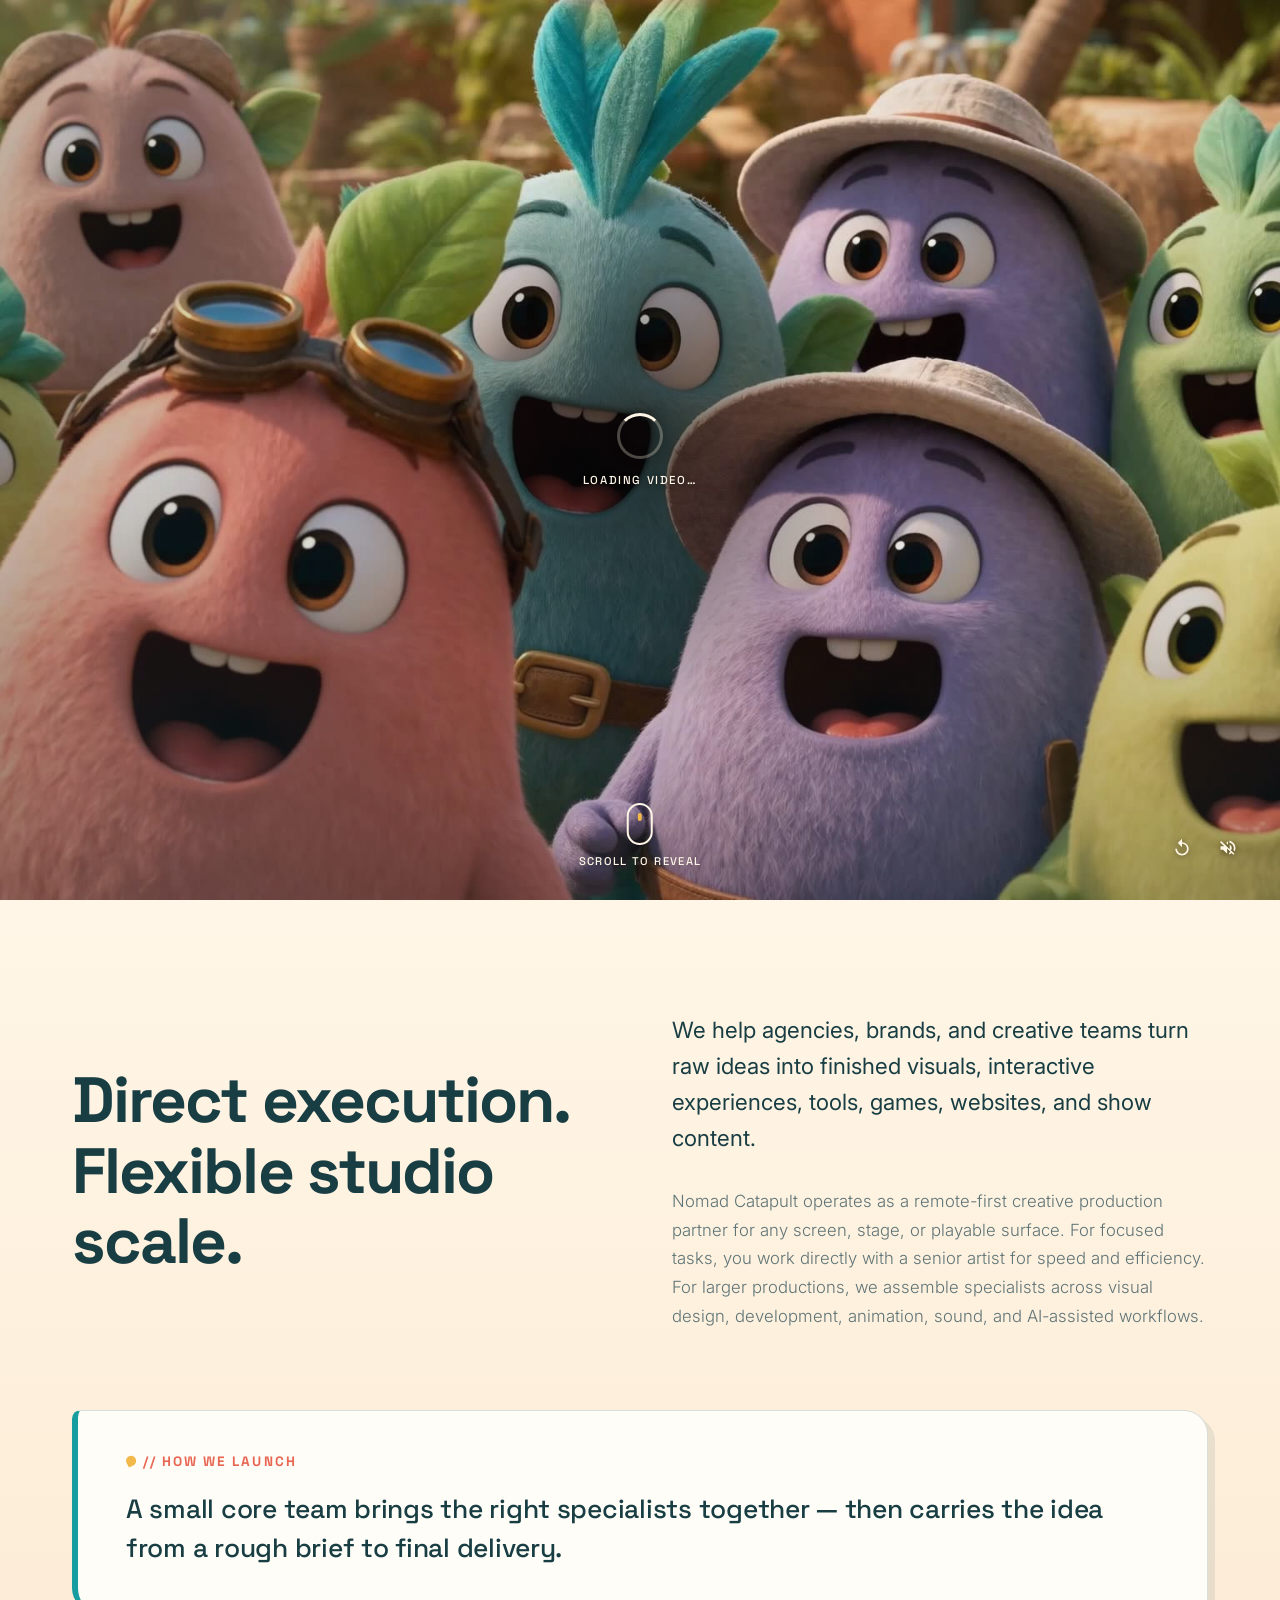
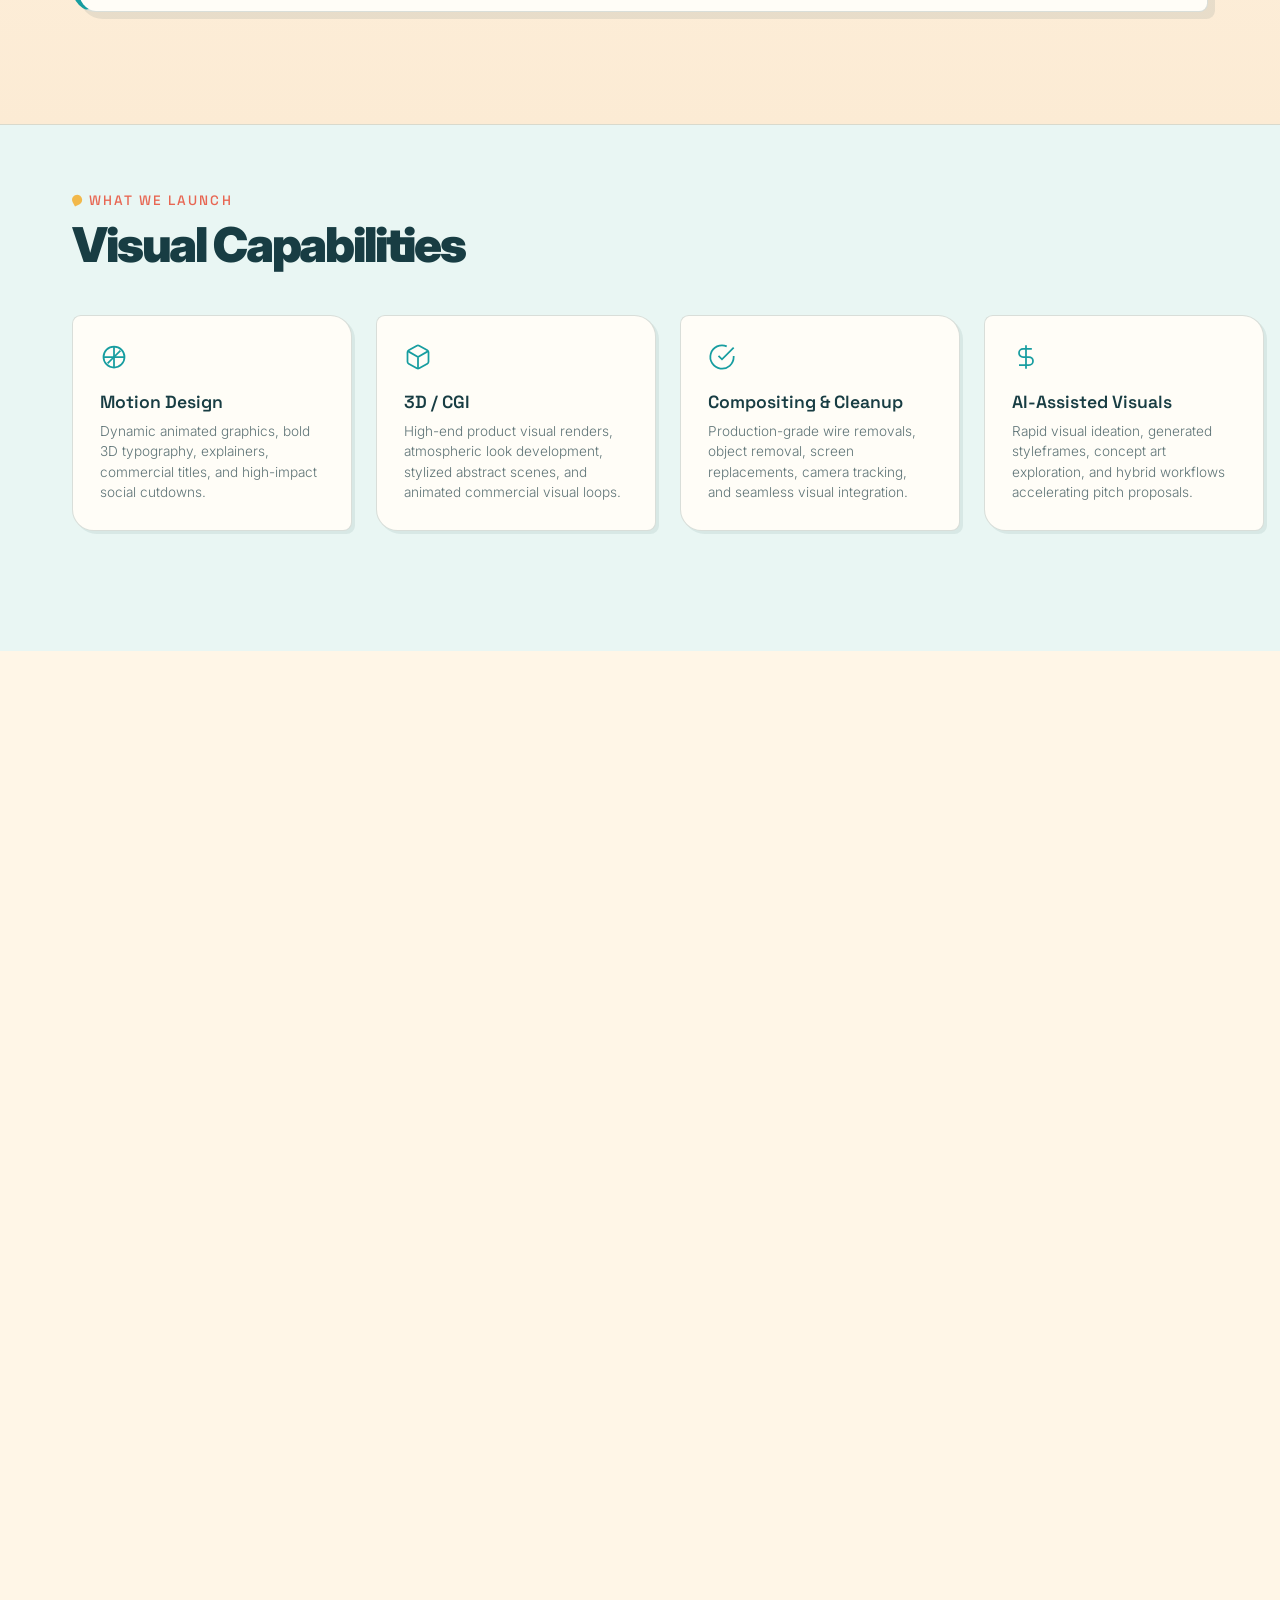
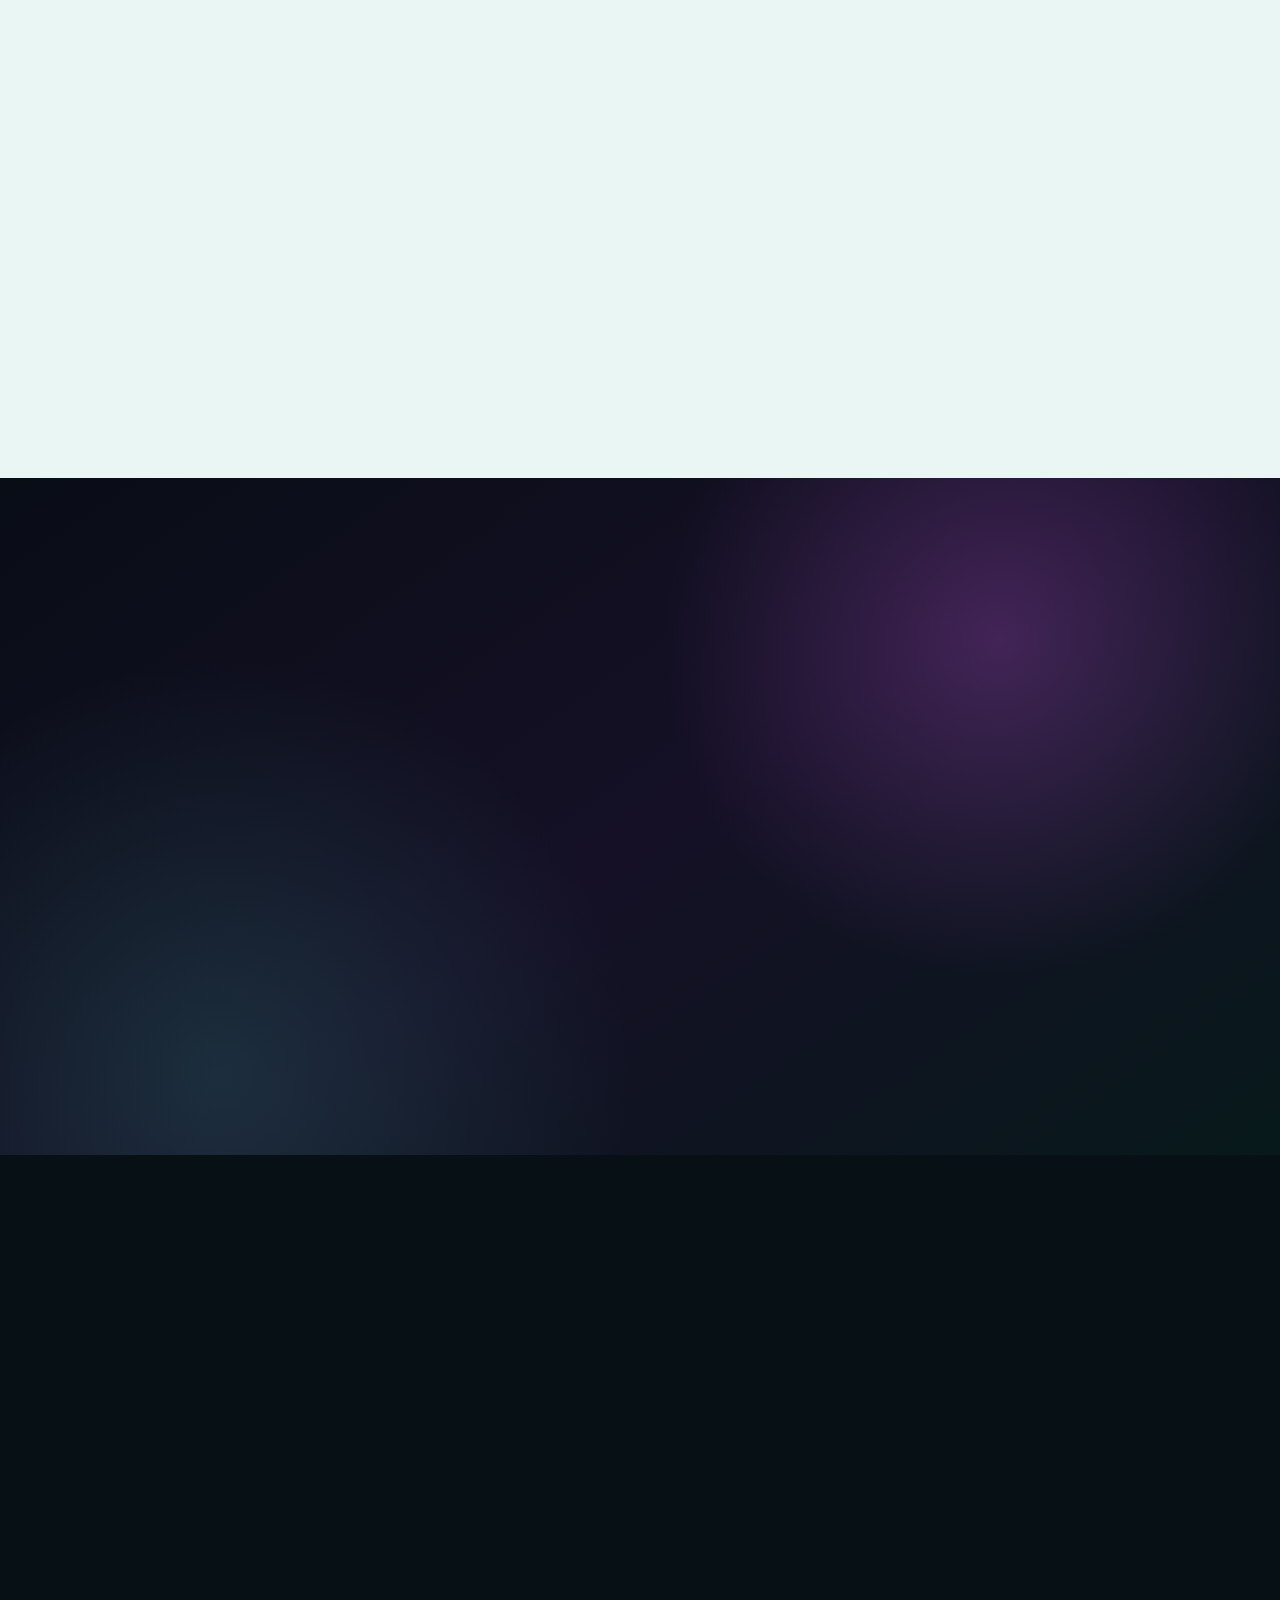
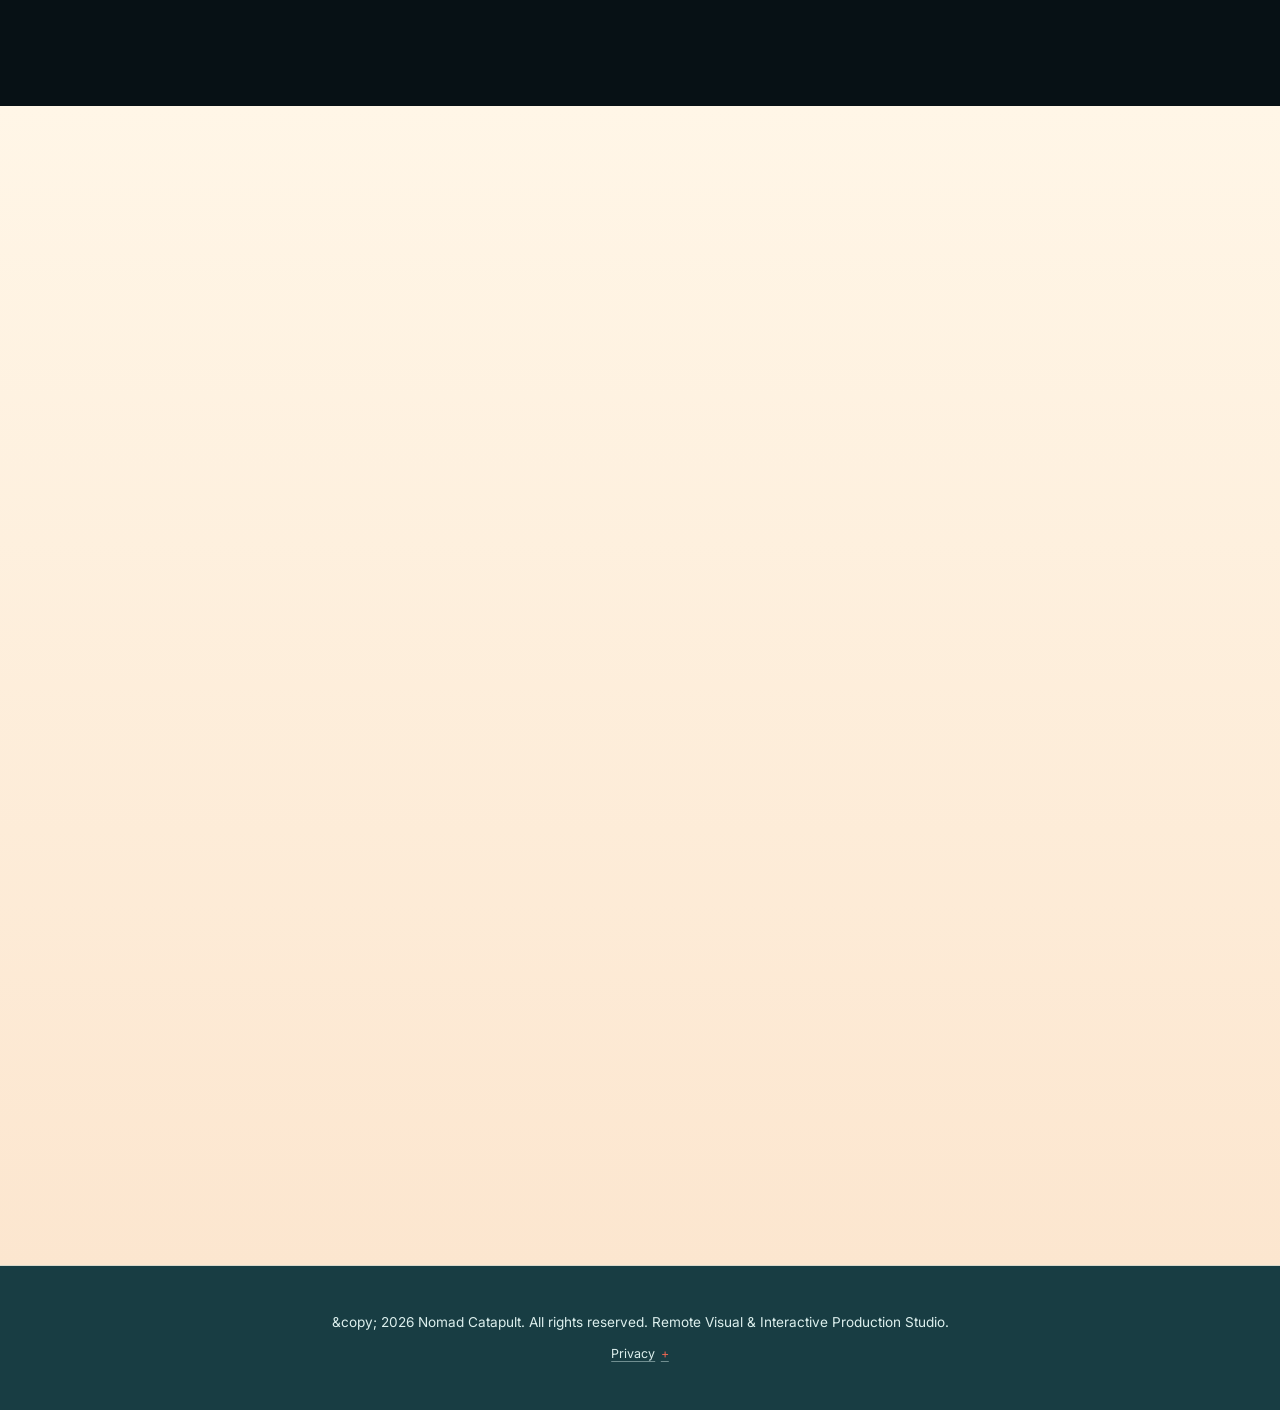
==== index.html @ bb6fdb54 "Mention FormSubmit delivery in privacy notice" ====
<!DOCTYPE html>
<html lang="en">
<head>
  <meta charset="UTF-8">
  <meta name="viewport" content="width=device-width, initial-scale=1.0">
  <title>Nomad Catapult — Visual & Interactive Production Studio</title>
  <meta name="description" content="Remote-first visual and interactive production studio creating motion design, CGI, compositing, AI-assisted media, websites, apps, games, live show visuals, and campaign content.">
  <link rel="canonical" href="https://nomadcatapult.github.io/">
  <meta name="theme-color" content="#fff6e7">

  <!-- Browser and home-screen icons -->
  <link rel="icon" type="image/png" sizes="32x32" href="assets/images/favicon-32.png">
  <link rel="icon" type="image/png" sizes="192x192" href="assets/images/favicon-192.png">
  <link rel="icon" type="image/png" sizes="512x512" href="assets/images/favicon-512.png">
  <link rel="apple-touch-icon" sizes="180x180" href="assets/images/apple-touch-icon.png">

  <!-- SEO / Open Graph -->
  <meta property="og:title" content="Nomad Catapult — Visual & Interactive Production Studio">
  <meta property="og:description" content="Remote-first visual and interactive production studio creating motion design, CGI, compositing, AI-assisted media, websites, apps, games, live show visuals, and campaign content.">
  <meta property="og:type" content="website">
  <meta property="og:url" content="https://nomadcatapult.github.io/">
  <meta property="og:image" content="https://nomadcatapult.github.io/assets/images/og_nomad_catapult_v2.png">
  <meta property="og:image:width" content="1672">
  <meta property="og:image:height" content="941">
  <meta property="og:image:alt" content="Nomad Catapult visual and interactive production studio">
  <meta name="twitter:card" content="summary_large_image">
  <meta name="twitter:title" content="Nomad Catapult — Visual & Interactive Production Studio">
  <meta name="twitter:description" content="Motion design, CGI, compositing, AI-assisted media, websites, apps, games, live show visuals, and campaign content.">
  <meta name="twitter:image" content="https://nomadcatapult.github.io/assets/images/og_nomad_catapult_v2.png">
  <meta name="twitter:image:alt" content="Nomad Catapult visual and interactive production studio">

  <script>
    try {
      const savedTheme = localStorage.getItem('nomad_theme');
      const prefersDark = window.matchMedia('(prefers-color-scheme: dark)').matches;
      document.documentElement.dataset.theme = savedTheme || (prefersDark ? 'dark' : 'light');
    } catch {
      document.documentElement.dataset.theme = 'light';
    }
  </script>

  <!-- Google Fonts -->
  <link rel="preconnect" href="https://fonts.googleapis.com">
  <link rel="preconnect" href="https://fonts.gstatic.com" crossorigin>
  <link href="https://fonts.googleapis.com/css2?family=Golos+Text:wght@700;800;900&family=Inter:wght@300;400;500;600;800;900&family=Noto+Sans+SC:wght@800;900&family=Space+Grotesk:wght@400;500;700&display=swap" rel="stylesheet">

  <!-- Stylesheet -->
  <link rel="stylesheet" href="style.css?v=20260803b">
</head>
<body>
  <!-- Easter Egg Cat -->
  <div id="easter-egg-cat" class="easter-egg-cat">
    <div class="cat-placeholder">🐱 Ууу, не тяни!</div>
  </div>

  <!-- Floating Navigation -->
  <header class="main-header" id="header">
    <div class="header-left">
      <div class="logo">
        <a href="#hero">
          <span class="logo-accent">N</span>OMAD <span class="logo-accent">C</span>ATAPULT
        </a>
      </div>

      <div class="lang-selector">
        <button class="btn-lang active" data-lang="en">EN</button>
        <button class="btn-lang" data-lang="ru">RU</button>
        <button class="btn-lang" data-lang="fr">FR</button>
        <button class="btn-lang" data-lang="zh">ZH</button>
        <button class="btn-lang" data-lang="ja">JA</button>
      </div>
    </div>

    <div class="header-right">
      <button class="theme-toggle" id="theme-toggle" type="button" aria-label="Switch to dark theme" aria-pressed="false">
        <span class="theme-icon theme-icon-sun" aria-hidden="true">☀</span>
        <span class="theme-icon theme-icon-moon" aria-hidden="true">☾</span>
      </button>
      <button class="menu-toggle" id="menu-toggle" aria-label="Toggle navigation menu" aria-expanded="false">
        <span class="menu-bar"></span>
        <span class="menu-bar"></span>
      </button>
    </div>

    <nav class="nav-menu" id="nav-menu">
      <ul>
        <li><a href="#hero" class="nav-link active" id="nav-link-hero" data-i18n="nav_home">Home</a></li>
        <li><a href="#services" class="nav-link" id="nav-link-services" data-i18n="nav_services">Services</a></li>
        <li><a href="#work" class="nav-link" id="nav-link-work" data-i18n="nav_work">Selected Work</a></li>
        <li><a href="#before-after" class="nav-link" id="nav-link-slider" data-i18n="nav_vfx">VFX Showcase</a></li>
        <li><a href="#collab" class="nav-link" id="nav-link-collab" data-i18n="nav_collab">How We Work</a></li>
        <li><a href="#archive" class="nav-link" id="nav-link-archive" data-i18n="nav_archive">Archive</a></li>
        <li><a href="#nomadcanvas" class="nav-link" id="nav-link-nomadcanvas" data-i18n="nav_canvas">NomadCanvas</a></li>
        <li><a href="#contact" class="nav-link btn-contact-nav" id="nav-link-contact" data-i18n="nav_contact">Contact</a></li>
      </ul>
    </nav>
  </header>

  <!-- Hero Section -->
  <section class="hero-section" id="hero">
    <div class="hero-video-container">
      <video autoplay muted loop playsinline poster="assets/images/hero_poster.jpg" id="hero-video" class="hero-video">
        <source src="assets/video/hero.webm" type="video/webm">
        <source src="assets/video/hero.mp4" type="video/mp4">
        <source src="https://assets.mixkit.co/videos/preview/mixkit-rotating-glass-particles-background-loop-42861-large.mp4" type="video/mp4">
      </video>
      <div class="hero-overlay"></div>
      <div class="video-loader" id="video-loader" role="status" aria-live="polite">
        <span class="video-loader-spinner" aria-hidden="true"></span>
        <span class="video-loader-text" data-i18n="video_loading">Loading video…</span>
      </div>
    </div>

    <div class="hero-content" id="hero-intro">
      <div class="hero-title-container">
        <!-- Sketch path animation simulator -->
        <h1 class="hero-title animate-draw" id="hero-title">NOMAD CATAPULT</h1>
      </div>
      <p class="hero-subtitle" data-i18n="hero_subtitle">
        Remote visual and interactive production studio for campaigns, websites, apps, games, live shows, and AI-assisted media.
      </p>
    </div>

    <!-- Video Controls & Audio Overlay toggle -->
    <div class="video-controls">
      <button class="btn-control" id="video-replay" type="button" aria-label="Replay intro video">
        <svg class="control-icon" viewBox="0 0 24 24" width="24" height="24" aria-hidden="true">
          <path fill="currentColor" d="M12 5V1L7 6l5 5V7c3.31 0 6 2.69 6 6s-2.69 6-6 6-6-2.69-6-6H4c0 4.42 3.58 8 8 8s8-3.58 8-8-3.58-8-8-8z"/>
        </svg>
      </button>
      <button class="btn-control" id="video-mute-toggle" aria-label="Mute or unmute video background">
        <svg id="icon-mute" class="control-icon" viewBox="0 0 24 24" width="24" height="24">
          <path fill="currentColor" d="M16.5 12c0-1.77-1.02-3.29-2.5-4.03v8.05c1.48-.73 2.5-2.25 2.5-4.02zM12 4L9.91 6.09 12 8.18V4zm-8.27-.27L2.46 5.00 7.46 10H3v4h3l5 5v-6.27l4.02 4.02c-.52.39-1.11.7-1.76.88v2.06c1.2-.28 2.28-.88 3.16-1.68l2.12 2.12 1.27-1.27L3.73 3.73zM19 12c0 .87-.18 1.69-.49 2.44l1.5 1.5c.62-1.18.99-2.5.99-3.94 0-4.38-3.12-8.04-7.27-8.81v2.09c2.99.73 5.27 3.4 5.27 6.72z"/>
        </svg>
      </button>
    </div>

    <div class="scroll-indicator" id="hero-scroll-indicator">
      <a href="#positioning" aria-label="Scroll down to positioning section">
        <span class="mouse-icon"><span class="wheel"></span></span>
        <span class="scroll-hint" data-i18n="hero_scroll_hint">Scroll to reveal</span>
      </a>
    </div>

  </section>

  <main>
    <!-- Positioning Section -->
    <section class="positioning-section" id="positioning">
      <div class="container">
        <div class="positioning-grid">
          <div class="motto-box">
            <h2 class="editorial-motto" data-i18n="motto">Direct execution.<br>Flexible studio scale.</h2>
          </div>
          <div class="editorial-text">
            <p class="lead-text" data-i18n="lead_text">
              We help agencies, brands, and creative teams turn raw ideas into finished visuals, interactive experiences, tools, games, websites, and show content.
            </p>
            <p class="body-text" data-i18n="body_text">
              Nomad Catapult operates as a remote-first creative production partner for any screen, stage, or playable surface. For focused tasks, you work directly with a senior artist for speed and efficiency. For larger productions, we assemble specialists across visual design, development, animation, sound, and AI-assisted workflows.
            </p>
          </div>
        </div>

        <!-- AI Orchestration Banner -->
        <div class="agent-orchestration-banner">
          <span class="banner-accent" data-i18n="banner_accent">// AI ORCHESTRATION</span>
          <p class="banner-quote" data-i18n="banner_quote">
            "While today's AI agents can generate content, only artists with 10+ years of production experience can orchestrate hundreds of agents efficiently and correctly to deliver human taste, precision, and craft."
          </p>
        </div>
      </div>
    </section>

    <!-- Services Section -->
    <section class="services-section" id="services">
      <div class="container">
        <div class="section-header">
          <span class="section-tag" data-i18n="services_tag">What We Launch</span>
          <h2 class="section-title services-title" data-i18n="services_title">Visual Capabilities</h2>
        </div>
      </div>

      <!-- The scroller sits outside .container so the strip runs edge to edge
           instead of being clipped by the centered column. Its inline padding
           keeps the first and last card aligned with the container. -->
      <div class="services-scroller">
        <div class="services-grid">
          <div class="service-card" id="service-motion">
            <div class="service-icon">
              <!-- Custom stylized SVG icons -->
              <svg viewBox="0 0 24 24" width="32" height="32" fill="none" stroke="currentColor" stroke-width="1.5">
                <circle cx="12" cy="12" r="9"/>
                <path d="M12 3v18M3 12h18"/>
                <path d="M12 12l5.5-5.5M12 12l-5.5 5.5"/>
              </svg>
            </div>
            <h3 class="service-name" data-i18n="service_motion_title">Motion Design</h3>
            <p class="service-desc" data-i18n="service_motion_desc">Dynamic animated graphics, bold 3D typography, explainers, commercial titles, and high-impact social cutdowns.</p>
          </div>

          <div class="service-card" id="service-cgi">
            <div class="service-icon">
              <svg viewBox="0 0 24 24" width="32" height="32" fill="none" stroke="currentColor" stroke-width="1.5">
                <path d="M21 16V8a2 2 0 00-1-1.73l-7-4a2 2 0 00-2 0l-7 4A2 2 0 003 8v8a2 2 0 001 1.73l7 4a2 2 0 002 0l7-4A2 2 0 0021 16z"/>
                <path d="M3.27 6.96L12 12.01l8.73-5.05M12 22.08V12"/>
              </svg>
            </div>
            <h3 class="service-name" data-i18n="service_cgi_title">3D / CGI</h3>
            <p class="service-desc" data-i18n="service_cgi_desc">High-end product visual renders, atmospheric look development, stylized abstract scenes, and animated commercial visual loops.</p>
          </div>

          <div class="service-card" id="service-cleanup">
            <div class="service-icon">
              <svg viewBox="0 0 24 24" width="32" height="32" fill="none" stroke="currentColor" stroke-width="1.5">
                <path d="M22 11.08V12a10 10 0 11-5.93-9.14"/>
                <path d="M22 4L12 14.01l-3-3"/>
              </svg>
            </div>
            <h3 class="service-name" data-i18n="service_cleanup_title">Compositing & Cleanup</h3>
            <p class="service-desc" data-i18n="service_cleanup_desc">Production-grade wire removals, object removal, screen replacements, camera tracking, and seamless visual integration.</p>
          </div>

          <div class="service-card" id="service-ai">
            <div class="service-icon">
              <svg viewBox="0 0 24 24" width="32" height="32" fill="none" stroke="currentColor" stroke-width="1.5">
                <path d="M12 2v20M17 5H9.5a3.5 3.5 0 000 7h5a3.5 3.5 0 010 7H6"/>
              </svg>
            </div>
            <h3 class="service-name" data-i18n="service_ai_title">AI-Assisted Visuals</h3>
            <p class="service-desc" data-i18n="service_ai_desc">Rapid visual ideation, generated styleframes, concept art exploration, and hybrid workflows accelerating pitch proposals.</p>
          </div>

          <div class="service-card" id="service-campaign">
            <div class="service-icon">
              <svg viewBox="0 0 24 24" width="32" height="32" fill="none" stroke="currentColor" stroke-width="1.5">
                <path d="M12 22c5.523 0 10-4.477 10-10S17.523 2 12 2 2 6.477 2 12s4.477 10 10 10z"/>
                <path d="M8 12h8M12 8v8"/>
              </svg>
            </div>
            <h3 class="service-name" data-i18n="service_campaign_title">Live & Campaign Assets</h3>
            <p class="service-desc" data-i18n="service_campaign_desc">Social packages, stage and music show visuals, DOOH loops, presentation backgrounds, and sound-aware screen content.</p>
          </div>

          <div class="service-card" id="service-interactive">
            <div class="service-icon">
              <svg viewBox="0 0 24 24" width="32" height="32" fill="none" stroke="currentColor" stroke-width="1.5">
                <rect x="3" y="4" width="18" height="14" rx="2"/>
                <path d="M8 22h8M12 18v4M8 9l-2 2 2 2M16 9l2 2-2 2"/>
              </svg>
            </div>
            <h3 class="service-name" data-i18n="service_interactive_title">Interactive Media</h3>
            <p class="service-desc" data-i18n="service_interactive_desc">Websites, creative apps, games, prototypes, canvas tools, and interactive platforms where visual ideas become usable systems.</p>
          </div>
        </div>
      </div>
    </section>

    <!-- Selected Works Grid -->
    <section class="work-section" id="work">
      <div class="container">
        <div class="section-header-flex">
          <div>
            <span class="section-tag" data-i18n="work_tag">Selected Missions</span>
            <h2 class="section-title chapter-title" data-i18n="work_title">Visual Showcase</h2>
          </div>
          <!-- Filter Navigation -->
          <div class="filter-controls" id="filter-controls">
            <button class="btn-filter active" data-filter="all" data-i18n="filter_all">All</button>
            <button class="btn-filter" data-filter="cgi" data-i18n="filter_cgi">CGI</button>
            <button class="btn-filter" data-filter="motion" data-i18n="filter_motion">Motion</button>
            <button class="btn-filter" data-filter="cleanup" data-i18n="filter_cleanup">Cleanup</button>
            <button class="btn-filter" data-filter="ai" data-i18n="filter_ai">AI Concept</button>
            <button class="btn-filter" data-filter="interactive" data-i18n="filter_interactive">Interactive</button>
            <button class="btn-filter" data-filter="animation" data-i18n="filter_animation">Animation</button>
          </div>
        </div>

        <!-- Filtering promotes one matching card into this full-width feature.
             New cards only need a data-category; source order defines the
             fallback lead. data-feature-priority is reserved for a permanent
             lead such as LADA. The side scenes and CTA cells stay at the
             outside edges of the active content automatically. -->
        <div class="work-grid" id="work-grid">
          <!-- LADA 2026 Dealer Conference -->
          <div class="featured-work-stage">
            <div class="featured-work-placeholder featured-work-placeholder--left" aria-hidden="true">
              <img class="featured-work-illustration" src="assets/images/featured-slot-rope.jpg" alt="" loading="lazy" decoding="async">
            </div>

            <div class="work-item work-item--featured" data-category="motion ai cgi" data-feature-priority="100" id="work-lada">
            <div class="work-img-container">
              <img src="assets/images/work_lada.jpg" alt="LADA Azimut neon wireframe key visual from the 2026 dealer conference film" loading="lazy">
              <div class="work-badge badge-client" data-i18n="badge_client">Client Work</div>
              <div class="work-caption">
                <span class="work-cat" data-i18n="cat_3d_motion_ai">3D / Motion / AI Film</span>
                <h3 class="work-title" data-i18n="work6_title">LADA 2026 Dealer Conference</h3>
                <p class="work-summary" data-i18n="work6_summary">Three minutes of stage content for the LADA brand and new model reveal — neon wireframe vehicles, light-trail environments, and AI-generated sequences, delivered on a compressed conference schedule.</p>
              </div>
              <div class="work-overlay">
                <span class="btn-work-explore" data-i18n="btn_details">Details</span>
              </div>
            </div>
            </div>

            <div class="featured-work-placeholder featured-work-placeholder--right" aria-hidden="true">
              <img class="featured-work-illustration" src="assets/images/featured-slot-books.jpg" alt="" loading="lazy" decoding="async">
            </div>
          </div>

          <div class="work-rail-shell" id="work-rail-shell">
            <div class="work-rail" id="work-rail" tabindex="0" aria-label="Selected projects" data-i18n-aria="work_rail_aria">
              <div class="work-rail-cta work-rail-cta--left">
                <p data-i18n="work_rail_cta_left">Your project could be next.</p>
              </div>

          <!-- CGI Shot Comet-->
          <div class="work-item" data-category="cgi" id="work-comet">
            <div class="work-img-container">
              <img
                src="assets/images/comet25.jpg"
                alt="Glowing particle comet igniting a planet in a film company logo intro"
                loading="lazy"
              >

              <div class="work-badge badge-client" data-i18n="badge_client">
                Client Work
              </div>

              <div class="work-caption">
                <span class="work-cat" data-i18n="cat_cgi">3D / CGI</span>

                <h3 class="work-title" data-i18n="work1_title">
                  Film Company Logo Intro
                </h3>

                <p class="work-summary" data-i18n="work1_summary">
                  A glowing particle comet collides with a planet, igniting its surface before the planet transforms into the company logo.
                </p>
              </div>

              <div class="work-overlay">
                <span class="btn-work-explore" data-i18n="btn_details">
                  Details
                </span>
              </div>
            </div>
          </div>

          <!--Dragon Mountain — Animated Series -->
          <div class="work-item" data-category="animation illustration script" id="work-gd">
            <div class="work-img-container">
              <img src="assets/images/work_dm.jpg" alt="Dragon Mountain — Animated Series" loading="lazy">
              <div class="work-badge badge-personal" data-i18n="badge_personal">Studio Project</div>
              <div class="work-caption">
                <span class="work-cat" data-i18n="cat_animation">Animation &amp; Storyboards</span>
                <h3 class="work-title" data-i18n="work2_title">Dragon Mountain — Animated Series</h3>
                <p class="work-summary" data-i18n="work2_summary">A 22-minute family adventure animation produced through a complete end-to-end pipeline. The pilot episode is currently in production.</p>
              </div>
              <div class="work-overlay">
                <span class="btn-work-explore" data-i18n="btn_details">Details</span>
              </div>
            </div>
          </div>

          <!-- Somat TV Commercial -->
          <div class="work-item" data-category="cgi cleanup" id="work-somat">
            <div class="work-img-container">
              <img src="assets/images/work_somat.jpg" alt="Somat dishwasher detergent television commercial frame" loading="lazy">
              <div class="work-badge badge-client" data-i18n="badge_client">Client Work</div>
              <div class="work-caption">
                <span class="work-cat" data-i18n="cat_3d_compositing">3D / CGI / Compositing</span>
                <h3 class="work-title" data-i18n="work3_title">Somat — TV Commercial</h3>
                <p class="work-summary" data-i18n="work3_summary">Full-CG product commercial for Somat, combining dishwasher interior shots, product animation, and compositing for broadcast.</p>
              </div>
              <div class="work-overlay">
                <span class="btn-work-explore" data-i18n="btn_details">Details</span>
              </div>
            </div>
          </div>

          <!-- LadyBag — TV Commercial -->
          <div class="work-item" data-category="cgi cleanup" id="work-ladybag">
            <div class="work-img-container">
              <img src="assets/images/work_ladybag.jpg" alt="CGI flying toy composited into a child's bedroom for a TV commercial" loading="lazy">
              <div class="work-badge badge-client" data-i18n="badge_client">Client Work</div>
              <div class="work-caption">
                <span class="work-cat" data-i18n="cat_3d_compositing">3D / CGI / Compositing</span>
                <h3 class="work-title" data-i18n="work7_title">LadyBag — TV Commercial</h3>
                <p class="work-summary" data-i18n="work7_summary">A CGI toy commercial aired between cartoons on a kids' TV channel — full-CG flying toys composited into live-action bedrooms, with particle FX and green-screen screen replacement.</p>
              </div>
              <div class="work-overlay">
                <span class="btn-work-explore" data-i18n="btn_details">Details</span>
              </div>
            </div>
          </div>

          <!-- Yerevan — Diseased Trees PSA -->
          <div class="work-item" data-category="animation motion illustration" id="work-erevan">
            <div class="work-img-container">
              <img src="assets/images/work_erevan.jpg" alt="Illustrated Yerevan public-service animation about diseased city trees" loading="lazy">
              <div class="work-badge badge-client" data-i18n="badge_client">Client Work</div>
              <div class="work-caption">
                <span class="work-cat" data-i18n="cat_social">2D Animation / Social Ad</span>
                <h3 class="work-title" data-i18n="work5_title">Yerevan — Diseased Trees PSA</h3>
                <p class="work-summary" data-i18n="work5_summary">A hand-drawn public-service animation for the Yerevan Municipality, warning residents about the danger of diseased, pest-infested city trees and urging timely treatment.</p>
              </div>
              <div class="work-overlay">
                <span class="btn-work-explore" data-i18n="btn_details">Details</span>
              </div>
            </div>
          </div>

              <div class="work-rail-cta work-rail-cta--right">
                <p data-i18n="work_rail_cta_right">Let’s make it happen.</p>
              </div>
            </div>

            <button class="work-rail-control work-rail-control--previous" id="work-rail-previous" type="button" aria-label="Show previous projects" data-i18n-aria="work_rail_previous" hidden>
              <svg viewBox="0 0 24 24" aria-hidden="true" fill="none" stroke="currentColor" stroke-width="2">
                <path d="m15 18-6-6 6-6"/>
              </svg>
            </button>
            <button class="work-rail-control work-rail-control--next" id="work-rail-next" type="button" aria-label="Show next projects" data-i18n-aria="work_rail_next" hidden>
              <svg viewBox="0 0 24 24" aria-hidden="true" fill="none" stroke="currentColor" stroke-width="2">
                <path d="m9 18 6-6-6-6"/>
              </svg>
            </button>
          </div>
        </div>
      </div>
    </section>

    <!-- Before / After VFX Video Comparison -->
    <section class="before-after-section" id="before-after">
      <div class="container">
        <div class="section-header text-center">
          <span class="section-tag" data-i18n="slider_tag">Full-Cycle VFX</span>
          <h2 class="section-title chapter-title" data-i18n="slider_title">From Shoot to Final Frame</h2>
          <p class="section-subtitle" data-i18n="slider_subtitle">A full-cycle VFX example — from original footage through camera tracking, compositing, 3D integration, cleanup, screen replacement, and targeted eye retouching.</p>
        </div>

        <!-- Video Slider Wrapper -->
        <div class="slider-wrapper" id="vfx-slider-container">
          <!-- Side labels live outside the video box so small screens can drop
               them into a strip above the frame instead of over the footage. -->
          <div class="slider-labels">
            <span class="slider-label label-before" data-i18n="slider_before">Original Footage</span>
            <span class="slider-label label-after" data-i18n="slider_after">Final VFX Shot</span>
          </div>
          <div class="slider-image-container">
            <!-- One side-by-side source keeps before and after on the exact same frame. -->
            <video class="vfx-comparison-source" id="vfx-comparison-video" data-video-src="assets/video/vfx_compare.mp4" muted playsinline preload="none" aria-hidden="true"></video>
            <canvas class="vfx-comparison-canvas" id="vfx-comparison-canvas" aria-hidden="true"></canvas>
            <div class="vfx-video-placeholder" id="vfx-video-placeholder" role="status" aria-live="polite">
              <span class="vfx-video-placeholder-mark" aria-hidden="true">▶</span>
              <span class="vfx-video-placeholder-label" data-i18n="video_comparison">VFX video comparison</span>
              <span class="vfx-video-placeholder-loading">
                <span class="video-loader-spinner" aria-hidden="true"></span>
                <span class="video-loader-text" data-i18n="video_loading">Loading video…</span>
              </span>
            </div>

            <!-- Handle Line -->
            <div class="slider-handle" id="slider-handle-bar">
              <div class="handle-button">
                <svg viewBox="0 0 24 24" width="20" height="20" fill="currentColor">
                  <path d="M6.99 11L3 15l3.99 4v-3H14v-2H6.99v-3zM21 9l-3.99-4v3H10v2h7.01v3L21 9z"/>
                </svg>
              </div>
            </div>

            <span class="vfx-compare-hint" id="vfx-compare-hint" data-i18n="slider_hint">Drag the divider to compare</span>
            <button class="vfx-expand-button" id="vfx-expand-button" type="button" aria-label="Open VFX comparison in full screen" data-i18n-aria="slider_expand">
              <svg viewBox="0 0 24 24" width="20" height="20" aria-hidden="true" fill="none" stroke="currentColor" stroke-width="1.8">
                <path d="M8 3H3v5M16 3h5v5M21 16v5h-5M3 16v5h5"/>
              </svg>
            </button>
            <button class="vfx-play-button" id="vfx-play-button" type="button" aria-label="Play VFX comparison" data-i18n-aria="slider_play" disabled>
              <svg viewBox="0 0 24 24" width="20" height="20" aria-hidden="true" fill="currentColor">
                <path class="vfx-play-icon" d="M8 5v14l11-7z"/>
                <path class="vfx-pause-icon" d="M7 5h4v14H7zm6 0h4v14h-4z"/>
              </svg>
            </button>

            <!-- Real input overlay -->
            <input type="range" min="0" max="100" value="50" class="slider-input" id="vfx-slider-range" aria-label="Compare original footage and final VFX shot">
          </div>
        </div>
      </div>
    </section>

    <!-- How We Work Section -->
    <section class="collab-section" id="collab">
      <div class="collab-backdrops" aria-hidden="true">
        <img class="collab-backdrop is-active" data-collab-backdrop src="assets/images/collab-freelance-support.jpg" alt="" width="1942" height="809" loading="lazy" decoding="async">
        <img class="collab-backdrop" data-collab-backdrop src="assets/images/collab-project-production.jpg" alt="" width="1942" height="809" loading="lazy" decoding="async">
        <img class="collab-backdrop" data-collab-backdrop src="assets/images/collab-white-label-v2.jpg" alt="" width="1942" height="809" loading="lazy" decoding="async">
      </div>
      <div class="collab-section-scrim" aria-hidden="true"></div>

      <div class="container">
        <div class="section-header">
          <span class="section-tag" data-i18n="collab_tag">Collaboration Formats</span>
          <h2 class="section-title chapter-title" data-i18n="collab_title">Flexible Team Scale</h2>
        </div>

        <div class="collab-explorer" data-collab-explorer>
          <div class="collab-tabs-shell">
            <div class="collab-tabs" role="tablist" data-i18n-aria="collab_tabs_aria" aria-label="Choose a collaboration format">
              <span class="collab-tab-indicator" aria-hidden="true"></span>
              <button class="collab-tab is-active" id="collab-tab-1" type="button" role="tab" aria-selected="true" aria-controls="collab-panel-1" tabindex="0" data-collab-index="0">
                <span class="collab-tab-number">01</span>
                <span data-i18n="collab1_name">Freelance Support</span>
              </button>
              <button class="collab-tab" id="collab-tab-2" type="button" role="tab" aria-selected="false" aria-controls="collab-panel-2" tabindex="-1" data-collab-index="1">
                <span class="collab-tab-number">02</span>
                <span data-i18n="collab2_name">Project Production</span>
              </button>
              <button class="collab-tab" id="collab-tab-3" type="button" role="tab" aria-selected="false" aria-controls="collab-panel-3" tabindex="-1" data-collab-index="2">
                <span class="collab-tab-number">03</span>
                <span data-i18n="collab3_name">White-Label</span>
              </button>
            </div>
          </div>

          <div class="collab-stage">
            <article class="collab-panel is-active" id="collab-panel-1" role="tabpanel" aria-labelledby="collab-tab-1" aria-hidden="false" tabindex="0">
              <div class="collab-panel-body">
                <div class="collab-copy">
                  <span class="collab-panel-index" aria-hidden="true">01 / 03</span>
                  <h3 class="collab-type" data-i18n="collab1_name">Freelance Support</h3>
                  <p class="collab-desc" data-i18n="collab1_desc">Direct backup for agencies, studios, and production houses that need senior-level support for CGI, motion design, or cleanup tasks. Fits into existing project pipelines.</p>
                </div>
                <dl class="collab-facts">
                  <div>
                    <dt data-i18n="collab_team_label">Team</dt>
                    <dd data-i18n="collab1_team">One senior specialist</dd>
                  </div>
                  <div>
                    <dt data-i18n="collab_process_label">Process</dt>
                    <dd data-i18n="collab1_process">Inside your existing pipeline</dd>
                  </div>
                  <div>
                    <dt data-i18n="collab_result_label">Result</dt>
                    <dd data-i18n="collab1_result">Focused production support</dd>
                  </div>
                </dl>
              </div>
            </article>

            <article class="collab-panel" id="collab-panel-2" role="tabpanel" aria-labelledby="collab-tab-2" aria-hidden="true" tabindex="-1">
              <div class="collab-panel-body">
                <div class="collab-copy">
                  <span class="collab-panel-index" aria-hidden="true">02 / 03</span>
                  <h3 class="collab-type" data-i18n="collab2_name">Project Production</h3>
                  <p class="collab-desc" data-i18n="collab2_desc">End-to-end production assets for brands and startup teams. We handle the process from brief, styleframes, draft animations, rendering, up to the final deliverables.</p>
                </div>
                <dl class="collab-facts">
                  <div>
                    <dt data-i18n="collab_team_label">Team</dt>
                    <dd data-i18n="collab2_team">Core team + selected specialists</dd>
                  </div>
                  <div>
                    <dt data-i18n="collab_process_label">Process</dt>
                    <dd data-i18n="collab2_process">From brief to final delivery</dd>
                  </div>
                  <div>
                    <dt data-i18n="collab_result_label">Result</dt>
                    <dd data-i18n="collab2_result">Complete production package</dd>
                  </div>
                </dl>
              </div>
            </article>

            <article class="collab-panel" id="collab-panel-3" role="tabpanel" aria-labelledby="collab-tab-3" aria-hidden="true" tabindex="-1">
              <div class="collab-panel-body">
                <div class="collab-copy">
                  <span class="collab-panel-index" aria-hidden="true">03 / 03</span>
                  <h3 class="collab-type" data-i18n="collab3_name">White-Label</h3>
                  <p class="collab-desc" data-i18n="collab3_desc">Unbranded production partner. We handle backend visual execution, CGI setups, and animations silently while your client-facing account team manages feedback.</p>
                </div>
                <dl class="collab-facts">
                  <div>
                    <dt data-i18n="collab_team_label">Team</dt>
                    <dd data-i18n="collab3_team">Dedicated backend crew</dd>
                  </div>
                  <div>
                    <dt data-i18n="collab_process_label">Process</dt>
                    <dd data-i18n="collab3_process">Behind your client-facing team</dd>
                  </div>
                  <div>
                    <dt data-i18n="collab_result_label">Result</dt>
                    <dd data-i18n="collab3_result">Unbranded, ready-to-deliver assets</dd>
                  </div>
                </dl>
              </div>
            </article>
          </div>
        </div>
      </div>
    </section>

    <!-- Pre-AI Showreel Archive -->
    <section class="archive-section" id="archive">
      <div class="archive-strata" aria-hidden="true">
        <span></span><span></span><span></span>
      </div>
      <div class="container">
        <div class="archive-grid">
          <div class="archive-copy">
            <span class="section-tag" data-i18n="archive_tag">// Archive Stratum · 2021</span>
            <h2 class="section-title chapter-title" data-i18n="archive_title">Before “generate” became a button.</h2>
            <p class="archive-description" data-i18n="archive_description">A personal CGI showreel from 2021. No prompts — just taste, tools, and a slightly unreasonable number of polygons.</p>
            <ul class="archive-meta" data-i18n-aria="archive_meta_aria" aria-label="Showreel information">
              <li data-i18n="archive_meta_format">Pre-AI Showreel</li>
              <li>2021</li>
              <li>03:53</li>
            </ul>
            <a class="archive-link" href="https://www.youtube.com/watch?v=XG_8zzfTt_I" target="_blank" rel="noopener noreferrer" data-i18n="archive_link">Watch on YouTube <span aria-hidden="true">↗</span></a>
          </div>

          <div class="archive-media">
            <div class="archive-media-frame">
              <iframe
                id="archive-showreel-player"
                data-video-id="XG_8zzfTt_I"
                title="pk showreel 2021"
                loading="lazy"
                referrerpolicy="strict-origin-when-cross-origin"
                allow="accelerometer; autoplay; clipboard-write; encrypted-media; gyroscope; picture-in-picture; web-share"
                allowfullscreen>
              </iframe>
            </div>
          </div>
        </div>
      </div>
    </section>

    <!-- NomadCanvas Promo -->
    <section class="nomadcanvas-promo" id="nomadcanvas">
      <div class="container">
        <div class="nomadcanvas-promo-content">
          <div class="nomadcanvas-promo-copy">
            <span class="section-tag" data-i18n="canvas_tag">NomadCanvas</span>
            <h2 class="section-title chapter-title" data-i18n="canvas_title">NomadCanvas</h2>
            <p class="nomadcanvas-promo-subtitle" data-i18n="canvas_promo_subtitle">Visual workspace for motion, media and ideas.</p>
            <p class="nomadcanvas-promo-description" data-i18n="canvas_promo_description">Локальное приложение с бесконечным холстом для референсов, медиа, раскадровок, заметок и таймлайнов. Проекты сохраняются в переносимом формате .nmc.</p>
            <div class="nomadcanvas-promo-actions">
              <a class="canvas-promo-button canvas-promo-button-primary is-disabled" id="nomadcanvas-repo-link" data-i18n="canvas_promo_repo" aria-disabled="true">Смотреть на GitHub</a>
              <a class="canvas-promo-button canvas-promo-button-secondary is-disabled" id="nomadcanvas-release-link" data-i18n="canvas_promo_release" aria-disabled="true">Скачать релиз</a>
            </div>
          </div>
        </div>
      </div>
    </section>

    <!-- Contact Block -->
    <section class="contact-section" id="contact">
      <div class="container">
        <div class="contact-grid">
          <div class="contact-text-column">
            <span class="section-tag" data-i18n="contact_tag">Let's Connect</span>
            <h2 class="section-title chapter-title contact-heading" data-i18n="contact_title">Have a launch or production gap?</h2>
            <p class="contact-lead" data-i18n="contact_lead">We turn pitch decks, rough concepts, and visual guidelines into finished high-end assets. Reach out to coordinate your next visual project.</p>

            <div class="contact-methods">
              <div class="method-item">
                <span class="method-label" data-i18n="direct_email">Direct Email:</span>
                <a href="mailto:nomad.catapult.team@gmail.com" class="method-link">nomad.catapult.team@gmail.com</a>
              </div>
              <!-- Personal Telegram — hidden until there is a studio channel.
                   Drop the `hidden` attribute to bring the row back. -->
              <div class="method-item" hidden>
                <span class="method-label" data-i18n="telegram_channel">Telegram Channel:</span>
                <a href="https://t.me/pk_cg" target="_blank" rel="noopener noreferrer" class="method-link">@pk_cg</a>
              </div>
            </div>

            <!-- Placeholder social accounts — hidden until the real profiles
                 exist. Drop the `hidden` attribute once the hrefs are real. -->
            <div class="social-links" hidden>
              <a href="https://vimeo.com" target="_blank" rel="noopener noreferrer" aria-label="Nomad Catapult Vimeo page">Vimeo</a>
              <a href="https://behance.net" target="_blank" rel="noopener noreferrer" aria-label="Nomad Catapult Behance portfolio">Behance</a>
              <a href="https://linkedin.com" target="_blank" rel="noopener noreferrer" aria-label="Nomad Catapult LinkedIn profile">LinkedIn</a>
              <a href="https://youtube.com" target="_blank" rel="noopener noreferrer" aria-label="Nomad Catapult YouTube channel">YouTube</a>
            </div>
          </div>

          <!-- People rail. Add more .person-card blocks as the crew grows;
               the rail turns into a horizontal scroller automatically. -->
          <div class="people-block">
            <span class="people-label" data-i18n="people_label">Who you'll be working with</span>
            <ul class="people-rail" data-i18n-aria="people_rail_aria" aria-label="Nomad Catapult crew">
              <li class="person-card">
                <span class="person-photo">
                  <img src="assets/images/team-pavel.jpg" alt="Pavel Khaidarov" width="180" height="180" decoding="async" data-person-photo>
                  <span class="person-initials" aria-hidden="true">PK</span>
                </span>
                <span class="person-body">
                  <span class="person-name" data-i18n="person_pavel_name">Pavel Khaidarov</span>
                  <span class="person-role" data-i18n="person_pavel_role">CG/VFX Artist, Studio Founder</span>
                  <span class="person-bio" data-i18n="person_pavel_bio">I take every brief personally — from the first call to the final frame. I keep my finger on the pulse of every process.</span>
                  <span class="person-links">
                    <a href="https://t.me/pk_cg" target="_blank" rel="noopener noreferrer">Telegram</a>
                    <a href="mailto:pavel@khaidarov.ru">Email</a>
                  </span>
                </span>
              </li>
              <li class="person-card">
                <span class="person-photo">
                  <img src="assets/images/team-daniel.jpg" alt="Daniil Kravchenko" width="180" height="180" decoding="async" data-person-photo>
                  <span class="person-initials" aria-hidden="true">DK</span>
                </span>
                <span class="person-body">
                  <span class="person-name" data-i18n="person_daniel_name">Daniil Kravchenko</span>
                  <span class="person-role" data-i18n="person_daniel_role">CG Generalist, 3D Guru / Art Director</span>
                  <span class="person-bio" data-i18n="person_daniel_bio">Full-CG generalist and art director — shaping worlds end to end, from look-dev to final 3D.</span>
                  <span class="person-links">
                    <a href="https://t.me/DanielDupre" target="_blank" rel="noopener noreferrer">Telegram</a>
                  </span>
                </span>
              </li>
              <li class="person-card">
                <span class="person-photo">
                  <img src="assets/images/team-narek.jpg" alt="Narek Khachaturyan" width="180" height="180" decoding="async" data-person-photo>
                  <span class="person-initials" aria-hidden="true">NK</span>
                </span>
                <span class="person-body">
                  <span class="person-name" data-i18n="person_narek_name">Narek Khachaturyan</span>
                  <span class="person-role" data-i18n="person_narek_role">Director / Editor</span>
                  <span class="person-bio" data-i18n="person_narek_bio">Director and editor across commercials, music videos, documentaries, and feature films — bringing story and rhythm to every cut.</span>
                  <span class="person-links">
                    <a href="https://t.me/Narek_rek" target="_blank" rel="noopener noreferrer">Telegram</a>
                  </span>
                </span>
              </li>
            </ul>
          </div>

          <!-- Contact Form -->
          <div class="contact-form-column">
            <form class="contact-form" id="portfolio-contact-form">
              <div class="form-group">
                <label for="form-name" data-i18n="form_name">Name</label>
                <input type="text" id="form-name" name="name" placeholder="Your name" required>
              </div>
              <div class="form-group">
                <label for="form-email" data-i18n="form_email">Email Address</label>
                <input type="email" id="form-email" name="email" placeholder="hello@company.com" required>
              </div>
              <div class="form-group">
                <label for="form-project" data-i18n="form_project">Project Details</label>
                <textarea id="form-project" name="message" rows="5" placeholder="Briefly describe your CGI/Motion tasks, timeline, or production scale requirements..." required></textarea>
              </div>
              <button type="submit" class="btn btn-primary btn-block" id="btn-submit-form" data-i18n="btn_send">Send Message</button>
              <div class="form-status-msg" id="form-status-msg"></div>
            </form>
          </div>
        </div>
      </div>
    </section>
  </main>

  <footer class="site-footer">
    <div class="container text-center">
      <p data-i18n="footer_text">&copy; 2026 Nomad Catapult. All rights reserved. Remote Visual Production Studio.</p>
      <details class="footer-privacy">
        <summary data-i18n="privacy_summary">Privacy</summary>
        <div class="footer-privacy-copy">
          <p data-i18n="privacy_notice">We use Cloudflare Web Analytics to measure aggregate visits, including pages, referrers, approximate country, device type, and performance. It does not use cookies, analytics localStorage, or individual fingerprinting. When you send the contact form, your name, email address, and message are delivered to our studio inbox via FormSubmit and used only to reply to your inquiry. Theme, language, and interface preferences are saved only in your browser.</p>
          <a href="https://www.cloudflare.com/web-analytics/" target="_blank" rel="noopener noreferrer">Cloudflare Web Analytics ↗</a>
        </div>
      </details>
    </div>
  </footer>

  <!-- Project Details Modal Dialog -->
  <dialog id="project-details-modal" class="project-modal">
    <div class="modal-wrapper">
      <button class="modal-close-btn" id="modal-close-btn" aria-label="Close details modal">&times;</button>
      <div class="modal-grid">
        <!-- Media Section -->
        <div class="modal-media-col">
          <!-- Standard landscape media viewer. Existing projects continue to use this. -->
          <div class="modal-hero-media" id="modal-hero-media">
            <video id="modal-video" muted loop playsinline preload="none" class="modal-video" style="display: none;"></video>
            <img id="modal-image" class="modal-image" src="" alt="" style="display: none;">
            <div class="modal-video-gate" id="modal-video-gate" hidden>
              <span class="modal-video-gate-type" data-i18n="video_badge">Video</span>
              <span class="modal-video-gate-loader" role="status" aria-live="polite">
                <span class="video-loader-spinner" aria-hidden="true"></span>
                <span class="video-loader-text" data-i18n="video_loading">Loading video…</span>
              </span>
              <button class="modal-video-gate-play" id="modal-video-gate-play" type="button">
                <span aria-hidden="true">▶</span>
                <span data-i18n="video_play">Play video</span>
              </button>
            </div>
          </div>

          <!-- Optional portrait-video gallery. Enabled per project in script.js. -->
          <div class="modal-vertical-gallery" id="modal-vertical-gallery" hidden></div>

          <!-- Landscape stills used together with the portrait-video gallery. -->
          <div class="modal-horizontal-gallery" id="modal-horizontal-gallery" hidden></div>

          <div class="modal-thumbnails" id="modal-thumbnails"></div>
        </div>
        <!-- Info Section -->
        <div class="modal-info-col">
          <span class="modal-category" id="modal-project-category">CGI</span>
          <h2 class="modal-title" id="modal-project-title">Project Title</h2>

          <div class="modal-meta-table">
            <div class="modal-meta-row">
              <span class="meta-label" data-i18n="modal_role">Role / Services</span>
              <span class="meta-value" id="modal-project-role">3D Art</span>
            </div>
            <div class="modal-meta-row">
              <span class="meta-label" data-i18n="modal_client">Client / Type</span>
              <span class="meta-value" id="modal-project-client">Commercial</span>
            </div>
            <div class="modal-meta-row">
              <span class="meta-label" data-i18n="modal_tools">Tools & Tech</span>
              <span class="meta-value" id="modal-project-tools">Blender</span>
            </div>
          </div>

          <div class="modal-description-section">
            <h4 class="modal-description-heading" data-i18n="modal_overview">Overview</h4>
            <p class="modal-description-text" id="modal-project-description"></p>
          </div>

          <div class="modal-actions" id="modal-slider-action-wrapper" style="display: none;">
            <a href="#before-after" class="btn btn-secondary btn-block" id="modal-slider-link" data-i18n="btn_view_slider">View Interactive Slider</a>
          </div>
        </div>
      </div>
    </div>
  </dialog>

  <!-- Expanded VFX Comparison -->
  <dialog id="vfx-comparison-modal" class="vfx-comparison-modal" aria-label="Expanded VFX comparison">
    <div class="vfx-modal-frame" id="vfx-modal-frame">
      <button class="vfx-modal-close" id="vfx-modal-close" type="button" aria-label="Close full-screen VFX comparison" data-i18n-aria="slider_close">
        <svg viewBox="0 0 24 24" width="20" height="20" aria-hidden="true" fill="none" stroke="currentColor" stroke-width="2.25">
          <path d="M6 6l12 12M18 6L6 18"/>
        </svg>
      </button>
    </div>
  </dialog>

  <!-- Main Logic -->
  <script src="script.js?v=20260803b"></script>

  <!-- Cloudflare Web Analytics -->
  <script type="module" src="https://static.cloudflareinsights.com/beacon.min.js" data-cf-beacon='{"token":"b8030b1a9612492ca29167aecab881ac"}'></script>
  <!-- End Cloudflare Web Analytics -->
</body>
</html>
---- style.css ----
/* Design System Tokens */
:root {
  --bg-color: #fff6e7;
  --bg-card: #fffdf7;
  --bg-header: rgba(255, 246, 231, 0.96);
  --accent-color: #e86652;
  --accent-color-rgb: 232, 102, 82;
  --accent-ink: #183d43;
  --accent-teal: #179da0;
  --accent-mango: #f2b84a;
  --text-main: #183d43;
  --text-muted: #5f7477;
  --border-color: rgba(24, 61, 67, 0.16);
  --border-hover: rgba(232, 102, 82, 0.55);
  --font-title: 'Space Grotesk', sans-serif;
  --font-body: 'Inter', sans-serif;
  --transition-smooth: all 0.4s cubic-bezier(0.16, 1, 0.3, 1);
  --split-percent: 50%;
  --section-anchor-offset: 5.25rem;
}

/* Reset & Base Styles */
* {
  margin: 0;
  padding: 0;
  box-sizing: border-box;
}

html {
  scroll-behavior: smooth;
  background-color: var(--bg-color);
  color: var(--text-main);
  font-family: var(--font-body);
  font-size: 16px;
  -webkit-font-smoothing: antialiased;
}

body {
  overflow-x: hidden;
  background-color: var(--bg-color);
}

a {
  text-decoration: none;
  color: inherit;
}

/* `hidden` must win over the display values set further down. */
[hidden] {
  display: none !important;
}

ul {
  list-style: none;
}

img, video {
  max-width: 100%;
  height: auto;
  display: block;
}

/* Layout Utilities */
.container {
  width: 100%;
  max-width: 1200px;
  margin: 0 auto;
  padding: 0 2rem;
}

.text-center {
  text-align: center;
}

/* Common Section Styles */
section {
  padding: 7rem 0;
  border-bottom: 1px solid var(--border-color);
}

/* Keep hash navigation section headings below the fixed header. */
section[id] {
  scroll-margin-top: var(--section-anchor-offset);
}

.section-tag {
  display: inline-block;
  font-family: var(--font-title);
  font-weight: 500;
  font-size: 0.85rem;
  letter-spacing: 0.15em;
  text-transform: uppercase;
  color: var(--accent-color);
  margin-bottom: 0.75rem;
}

.section-title {
  font-family: var(--font-title);
  font-weight: 700;
  font-size: clamp(2rem, 4vw, 3rem);
  letter-spacing: -0.02em;
  margin-bottom: 3rem;
  color: var(--text-main);
}

.section-subtitle {
  font-size: 1.15rem;
  color: var(--text-muted);
  max-width: 650px;
  margin: -2rem auto 3.5rem auto;
  line-height: 1.6;
}

/* Button UI */
.btn {
  display: inline-flex;
  align-items: center;
  justify-content: center;
  padding: 0.9rem 2rem;
  font-family: var(--font-title);
  font-weight: 500;
  font-size: 0.95rem;
  border-radius: 4px;
  cursor: pointer;
  transition: var(--transition-smooth);
}

.btn-primary {
  background-color: var(--accent-color);
  color: #000;
  border: 1px solid var(--accent-color);
}

.btn-primary:hover {
  background-color: transparent;
  color: var(--accent-color);
  box-shadow: 0 0 15px rgba(var(--accent-color-rgb), 0.3);
}

.btn-secondary {
  background-color: transparent;
  color: var(--text-main);
  border: 1px solid var(--border-color);
}

.btn-secondary:hover {
  border-color: var(--accent-color);
  color: var(--accent-color);
}

.btn-block {
  display: flex;
  width: 100%;
}

/* Floating Navigation Header */
.main-header {
  position: fixed;
  top: 0;
  left: 0;
  width: 100%;
  padding: 1.5rem 3rem;
  display: flex;
  justify-content: space-between;
  align-items: center;
  z-index: 1000;
  background-color: var(--bg-header);
  backdrop-filter: blur(12px);
  -webkit-backdrop-filter: blur(12px);
  border-bottom: 1px solid var(--border-color);
  transition: transform 0.6s cubic-bezier(0.16, 1, 0.3, 1), opacity 0.6s cubic-bezier(0.16, 1, 0.3, 1), padding 0.4s ease;

  /* Hidden by default on start */
  transform: translateY(-100%);
  opacity: 0;
  pointer-events: none;
}

/* Shown when scrolled */
.main-header.scrolled {
  transform: translateY(0);
  opacity: 1;
  pointer-events: auto;
}

.logo {
  font-family: var(--font-title);
  font-weight: 700;
  font-size: 1.25rem;
  letter-spacing: 0.1em;
  color: var(--text-main);
}

.logo-accent {
  color: var(--accent-color);
}

.nav-menu ul {
  display: flex;
  gap: 2.5rem;
  align-items: center;
}

.nav-link {
  font-family: var(--font-title);
  font-weight: 500;
  font-size: 0.9rem;
  letter-spacing: 0.02em;
  color: var(--text-muted);
  position: relative;
  padding: 0.5rem 0;
  transition: var(--transition-smooth);
}

.nav-link:hover, .nav-link.active {
  color: var(--accent-color);
}

.nav-link::after {
  content: '';
  position: absolute;
  bottom: 0;
  left: 0;
  width: 100%;
  height: 1px;
  background-color: var(--accent-color);
  transform: scaleX(0);
  transform-origin: right;
  transition: transform 0.4s cubic-bezier(0.16, 1, 0.3, 1);
}

.nav-link:hover::after, .nav-link.active::after {
  transform: scaleX(1);
  transform-origin: left;
}

.btn-contact-nav {
  border: 1px solid var(--border-color);
  padding: 0.5rem 1.2rem;
  border-radius: 4px;
}

.btn-contact-nav::after {
  display: none;
}

.btn-contact-nav:hover {
  border-color: var(--accent-color);
  background-color: rgba(var(--accent-color-rgb), 0.05);
}

/* Header Alignment Containers & Language Switcher */
.header-left {
  display: flex;
  align-items: center;
  gap: 2.5rem;
}

@media (max-width: 480px) {
  .header-left {
    gap: 1rem;
  }
}

.header-right {
  display: flex;
  align-items: center;
}

.lang-selector {
  display: flex;
  gap: 0.3rem;
  background-color: rgba(255, 255, 255, 0.02);
  border: 1px solid var(--border-color);
  padding: 0.2rem 0.3rem;
  border-radius: 4px;
}

.btn-lang {
  background: none;
  border: none;
  font-family: var(--font-title);
  font-weight: 500;
  font-size: 0.72rem;
  color: var(--text-muted);
  cursor: pointer;
  padding: 0.15rem 0;
  width: 28px;
  text-align: center;
  border-radius: 2px;
  transition: var(--transition-smooth);
}

.btn-lang:hover {
  color: var(--text-main);
}

.btn-lang.active {
  background-color: var(--accent-color);
  color: #000;
  font-weight: 600;
}

/* Mobile Navigation Toggle */
.menu-toggle {
  display: none;
  background: none;
  border: none;
  cursor: pointer;
  flex-direction: column;
  gap: 6px;
}

.menu-bar {
  width: 25px;
  height: 2px;
  background-color: var(--text-main);
  transition: var(--transition-smooth);
}

/* Hero Section */
.hero-section {
  position: relative;
  width: 100%;
  height: 100vh;
  min-height: 600px;
  display: flex;
  align-items: center;
  justify-content: center;
  padding: 0;
  overflow: hidden;
  border-bottom: 1px solid var(--border-color);
}

.hero-video-container {
  position: absolute;
  top: 0;
  left: 0;
  width: 100%;
  height: 100%;
  z-index: 1;
}

.hero-video {
  width: 100%;
  height: 100%;
  object-fit: cover;
  background-size: cover;
}

.hero-overlay {
  position: absolute;
  top: 0;
  left: 0;
  width: 100%;
  height: 100%;
  background: radial-gradient(circle at center, rgba(7, 8, 10, 0.4) 0%, rgba(7, 8, 10, 0.95) 90%);
  z-index: 2;
}

.hero-content {
  position: relative;
  z-index: 10;
  text-align: center;
  max-width: 800px;
  padding: 0 2rem;
}

.hero-title-container {
  margin-bottom: 1.5rem;
}

.hero-title {
  font-family: var(--font-title);
  font-weight: 700;
  font-size: clamp(2.5rem, 7vw, 5.5rem);
  color: transparent;
  -webkit-text-stroke: 1.5px rgba(var(--accent-color-rgb), 0.35);
  letter-spacing: 0.08em;
  position: relative;
  animation: textStrokeAnim 3.5s cubic-bezier(0.16, 1, 0.3, 1) forwards;
}

@keyframes textStrokeAnim {
  0% {
    -webkit-text-stroke: 1.5px rgba(var(--accent-color-rgb), 0.15);
    letter-spacing: 0.15em;
  }
  100% {
    -webkit-text-stroke: 1.5px rgba(var(--accent-color-rgb), 1);
    color: rgba(255, 255, 255, 0.03);
    letter-spacing: 0.05em;
    text-shadow: 0 0 40px rgba(var(--accent-color-rgb), 0.15);
  }
}

.hero-subtitle {
  font-size: clamp(1.1rem, 2.5vw, 1.4rem);
  line-height: 1.6;
  color: var(--text-muted);
  margin-bottom: 3rem;
  font-weight: 300;
}

.hero-actions {
  display: flex;
  gap: 1.5rem;
  justify-content: center;
}

/* Video Control Button */
.video-controls {
  position: absolute;
  bottom: 2rem;
  right: 3rem;
  z-index: 10;
  display: flex;
  align-items: center;
  gap: 0.35rem;
}

/* Loading spinner shown over the poster until the video is ready */
.video-loader {
  position: absolute;
  inset: 0;
  z-index: 3;
  display: flex;
  flex-direction: column;
  align-items: center;
  justify-content: center;
  gap: 0.9rem;
  pointer-events: none;
  opacity: 1;
  transition: opacity 0.5s ease;
  /* Soft dark halo so the spinner and label keep contrast over any poster */
  background: radial-gradient(circle at center, rgba(7, 8, 10, 0.62) 0%, rgba(7, 8, 10, 0.32) 16%, rgba(7, 8, 10, 0) 34%);
}

.hero-section.video-ready .video-loader {
  opacity: 0;
  visibility: hidden;
}

.video-loader-spinner {
  width: 46px;
  height: 46px;
  border-radius: 50%;
  border: 3px solid rgba(255, 246, 231, 0.28);
  border-top-color: #fff6e7;
  filter: drop-shadow(0 1px 5px rgba(0, 0, 0, 0.55));
  animation: video-loader-spin 0.85s linear infinite;
}

.video-loader-text {
  color: #fff6e7;
  font-family: var(--font-title);
  font-size: 0.72rem;
  font-weight: 500;
  letter-spacing: 0.14em;
  text-transform: uppercase;
  text-shadow: 0 1px 5px rgba(0, 0, 0, 0.6);
}

@keyframes video-loader-spin {
  to { transform: rotate(360deg); }
}

.btn-control {
  background: none;
  border: none;
  color: #fff6e7;
  width: 40px;
  height: 40px;
  border-radius: 0;
  display: flex;
  align-items: center;
  justify-content: center;
  cursor: pointer;
  filter: drop-shadow(0 1px 3px rgba(0, 0, 0, 0.55));
  transition: color 0.25s ease, transform 0.25s ease, opacity 0.25s ease;
}

.btn-control:hover {
  color: var(--accent-color);
  transform: translateY(-1px);
}

.control-icon {
  width: 20px;
  height: 20px;
}

/* Scroll Indicator Mouse */
.scroll-indicator {
  position: absolute;
  bottom: 2rem;
  left: 50%;
  transform: translateX(-50%);
  z-index: 10;
}

.mouse-icon {
  width: 26px;
  height: 42px;
  border: 2px solid var(--text-muted);
  border-radius: 15px;
  display: block;
  position: relative;
  transition: var(--transition-smooth);
}

.mouse-icon:hover {
  border-color: var(--accent-color);
}

.wheel {
  width: 4px;
  height: 8px;
  background-color: var(--accent-color);
  border-radius: 2px;
  position: absolute;
  top: 8px;
  left: 50%;
  transform: translateX(-50%);
  animation: scrollWheel 1.5s infinite;
}

@keyframes scrollWheel {
  0% { top: 8px; opacity: 1; }
  100% { top: 22px; opacity: 0; }
}

/* Positioning Section */
.positioning-section {
  background: linear-gradient(180deg, var(--bg-color) 0%, #0c0e11 100%);
}

.positioning-grid {
  display: grid;
  grid-template-columns: 1fr 1fr;
  gap: 4rem;
  align-items: center;
}

.editorial-motto {
  font-family: var(--font-title);
  font-weight: 700;
  font-size: clamp(2.5rem, 5vw, 4.2rem);
  line-height: 1.1;
  letter-spacing: -0.03em;
  color: var(--text-main);
}

.editorial-text .lead-text {
  font-size: 1.4rem;
  line-height: 1.6;
  font-weight: 400;
  margin-bottom: 2rem;
  color: var(--text-main);
}

.editorial-text .body-text {
  font-size: 1.05rem;
  line-height: 1.7;
  color: var(--text-muted);
  font-weight: 300;
}

/* AI Orchestration Banner */
.agent-orchestration-banner {
  margin-top: 5rem;
  padding: 3rem;
  background-color: var(--bg-card);
  border: 1px solid var(--border-color);
  border-left: 3px solid var(--accent-color);
  border-radius: 6px;
  backdrop-filter: blur(8px);
  -webkit-backdrop-filter: blur(8px);
  position: relative;
  overflow: hidden;
}

.banner-accent {
  display: block;
  font-family: var(--font-title);
  font-weight: 700;
  font-size: 0.85rem;
  letter-spacing: 0.15em;
  color: var(--accent-color);
  margin-bottom: 1.25rem;
}

.banner-quote {
  font-family: var(--font-title);
  font-size: clamp(1.15rem, 2.5vw, 1.65rem);
  line-height: 1.5;
  font-weight: 500;
  color: var(--text-main);
  letter-spacing: -0.01em;
}

@media (max-width: 768px) {
  .agent-orchestration-banner {
    margin-top: 3.5rem;
    padding: 2rem;
  }
}

/* Services Section */
.services-section {
  background-color: #0c0e11;
  padding: 5rem 0; /* Reduced vertical padding */
}

.services-grid {
  display: flex;
  overflow-x: auto;
  gap: 1.5rem;
  padding-bottom: 1.5rem;
  scroll-snap-type: x mandatory;
  -webkit-overflow-scrolling: touch;
  scrollbar-width: thin;
  scrollbar-color: var(--accent-color) rgba(255, 255, 255, 0.05);
}

.services-grid::-webkit-scrollbar {
  height: 6px;
}

.services-grid::-webkit-scrollbar-track {
  background: rgba(255, 255, 255, 0.05);
  border-radius: 4px;
}

.services-grid::-webkit-scrollbar-thumb {
  background: var(--accent-color);
  border-radius: 4px;
}

.service-card {
  flex: 0 0 280px;
  scroll-snap-align: start;
  background-color: var(--bg-card);
  border: 1px solid var(--border-color);
  border-radius: 6px;
  padding: 1.5rem; /* Reduced padding */
  backdrop-filter: blur(8px);
  -webkit-backdrop-filter: blur(8px);
  transition: var(--transition-smooth);
}

.service-card:hover {
  transform: translateY(-5px);
  border-color: var(--accent-color);
  box-shadow: 0 5px 20px rgba(0, 0, 0, 0.3), inset 0 0 1px 1px rgba(var(--accent-color-rgb), 0.1);
}

.service-icon {
  color: var(--accent-color);
  margin-bottom: 1rem; /* Reduced margin */
  transition: var(--transition-smooth);
}

.service-icon svg {
  width: 28px;
  height: 28px;
}

.service-card:hover .service-icon {
  transform: scale(1.1);
  filter: drop-shadow(0 0 8px rgba(var(--accent-color-rgb), 0.4));
}

.service-name {
  font-family: var(--font-title);
  font-weight: 600;
  font-size: 1.1rem; /* Smaller font size */
  margin-bottom: 0.5rem;
}

.service-desc {
  font-size: 0.85rem; /* Smaller font size */
  line-height: 1.5;
  color: var(--text-muted);
  font-weight: 300;
}

/* Work Section Styling */
.work-section {
  background-color: var(--bg-color);
}

.section-header-flex {
  display: flex;
  justify-content: space-between;
  align-items: flex-end;
  margin-bottom: 4rem;
  flex-wrap: wrap;
  gap: 2rem;
}

.section-header-flex .section-title {
  margin-bottom: 0;
}

/* Filter buttons */
.filter-controls {
  display: flex;
  gap: 0.75rem;
  background-color: rgba(18, 20, 24, 0.8);
  padding: 0.4rem;
  border-radius: 30px;
  border: 1px solid var(--border-color);
  backdrop-filter: blur(8px);
}

.btn-filter {
  background: none;
  border: none;
  color: var(--text-muted);
  font-family: var(--font-title);
  font-weight: 500;
  font-size: 0.85rem;
  padding: 0.5rem 1.2rem;
  border-radius: 20px;
  cursor: pointer;
  transition: var(--transition-smooth);
}

.btn-filter:hover {
  color: var(--text-main);
}

.btn-filter.active {
  background-color: var(--accent-color);
  color: #000;
  font-weight: 600;
}

/* Grid layout */
.work-grid {
  display: grid;
  grid-template-columns: repeat(2, 1fr);
  gap: 3rem;
}

.work-item {
  background-color: var(--bg-card);
  border: 1px solid var(--border-color);
  border-radius: 6px;
  overflow: hidden;
  transition: var(--transition-smooth);
}

.work-item.hidden {
  display: none;
}

.work-item:hover {
  border-color: var(--accent-color);
  box-shadow: 0 15px 40px rgba(0, 0, 0, 0.4);
}

.work-img-container {
  position: relative;
  width: 100%;
  aspect-ratio: 16 / 10;
  overflow: hidden;
  background-color: #000;
}

.work-img-container img {
  width: 100%;
  height: 100%;
  object-fit: cover;
  transition: transform 0.8s cubic-bezier(0.16, 1, 0.3, 1);
}

.work-item:hover .work-img-container img {
  transform: scale(1.05);
}

.work-badge {
  position: absolute;
  top: 1.25rem;
  left: 1.25rem;
  padding: 0.35rem 0.8rem;
  font-size: 0.75rem;
  font-family: var(--font-title);
  font-weight: 500;
  border-radius: 4px;
  z-index: 10;
  backdrop-filter: blur(8px);
  -webkit-backdrop-filter: blur(8px);
}

.badge-client {
  background-color: rgba(0, 255, 102, 0.15);
  color: #00ff66;
  border: 1px solid rgba(0, 255, 102, 0.3);
}

.badge-personal {
  background-color: rgba(255, 107, 53, 0.15);
  color: #ff6b35;
  border: 1px solid rgba(255, 107, 53, 0.3);
}

.badge-ai {
  background-color: rgba(204, 255, 0, 0.15);
  color: var(--accent-color);
  border: 1px solid rgba(204, 255, 0, 0.3);
}

/* Hover overlay detail button */
.work-overlay {
  position: absolute;
  top: 0;
  left: 0;
  width: 100%;
  height: 100%;
  background-color: rgba(7, 8, 10, 0.6);
  opacity: 0;
  display: flex;
  align-items: center;
  justify-content: center;
  z-index: 5;
  transition: var(--transition-smooth);
}

.work-item:hover .work-overlay {
  opacity: 1;
}

.btn-work-explore {
  font-family: var(--font-title);
  font-weight: 600;
  font-size: 0.9rem;
  background-color: var(--text-main);
  color: #000;
  padding: 0.75rem 1.5rem;
  border-radius: 4px;
  transform: translateY(15px);
  transition: var(--transition-smooth);
}

.work-item:hover .btn-work-explore {
  transform: translateY(0);
}

.btn-work-explore:hover {
  background-color: var(--accent-color);
}

.work-info {
  padding: 2.25rem;
}

.work-cat {
  font-family: var(--font-title);
  font-weight: 500;
  font-size: 0.8rem;
  color: var(--accent-color);
  text-transform: uppercase;
  letter-spacing: 0.1em;
  display: block;
  margin-bottom: 0.5rem;
}

.work-title {
  font-family: var(--font-title);
  font-weight: 600;
  font-size: 1.5rem;
  margin-bottom: 1rem;
  color: var(--text-main);
}

.work-summary {
  font-size: 0.95rem;
  line-height: 1.6;
  color: var(--text-muted);
  margin-bottom: 1.5rem;
  font-weight: 300;
}

.work-tags {
  display: flex;
  flex-wrap: wrap;
  gap: 0.5rem;
}

.work-tags span {
  font-size: 0.75rem;
  background-color: rgba(255, 255, 255, 0.05);
  color: var(--text-muted);
  padding: 0.25rem 0.6rem;
  border-radius: 3px;
  border: 1px solid var(--border-color);
}

/* Before / After Slider Section Styles */
.before-after-section {
  background-color: #0c0e11;
}

.slider-wrapper {
  position: relative;
  width: 100%;
  max-width: 900px;
  margin: 0 auto;
  border: 1px solid var(--border-color);
  border-radius: 8px;
  overflow: hidden;
  box-shadow: 0 20px 50px rgba(0, 0, 0, 0.5);
}

.slider-image-container {
  position: relative;
  width: 100%;
  aspect-ratio: 16 / 9;
  overflow: hidden;
  user-select: none;
}

/* The source contains raw footage and final VFX side by side. It is decoded
   once, while the canvas reveals either half at the slider position. */
.vfx-comparison-source {
  position: absolute;
  top: 0;
  left: 0;
  width: 1px;
  height: 1px;
  opacity: 0;
  pointer-events: none;
}

.vfx-comparison-canvas {
  width: 100%;
  height: 100%;
  display: block;
  pointer-events: none;
}

/* Text tags inside slider */
.slider-label {
  position: absolute;
  top: 1.5rem;
  background-color: rgba(7, 8, 10, 0.85);
  backdrop-filter: blur(4px);
  -webkit-backdrop-filter: blur(4px);
  border: 1px solid var(--border-color);
  padding: 0.4rem 1rem;
  font-family: var(--font-title);
  font-weight: 500;
  font-size: 0.8rem;
  border-radius: 4px;
  color: var(--text-main);
  z-index: 12;
  pointer-events: none;
}

.label-before {
  left: 1.5rem;
  border-left: 2px solid #ff6b35;
}

.label-after {
  right: 1.5rem;
  border-right: 2px solid var(--accent-color);
}

/* Slider Handle Bar Line */
.slider-handle {
  position: absolute;
  top: 0;
  bottom: 0;
  left: var(--split-percent);
  width: 2px;
  background-color: var(--accent-color);
  z-index: 15;
  pointer-events: none;
  transform: translateX(-50%);
  box-shadow: 0 0 10px rgba(var(--accent-color-rgb), 0.8);
}

.handle-button {
  position: absolute;
  top: 50%;
  left: 50%;
  transform: translate(-50%, -50%);
  width: 44px;
  height: 44px;
  border-radius: 50%;
  background-color: var(--accent-color);
  color: #000;
  display: flex;
  align-items: center;
  justify-content: center;
  box-shadow: 0 0 15px rgba(0, 0, 0, 0.4);
  transition: transform 0.2s ease;
}

/* Range input styled transparently to cover image */
.slider-input {
  position: absolute;
  top: 0;
  left: 0;
  width: 100%;
  height: 100%;
  opacity: 0;
  cursor: col-resize;
  z-index: 20;
}

.vfx-expand-button {
  position: absolute;
  top: auto;
  right: 1rem;
  bottom: 1rem;
  z-index: 25;
  width: 2.75rem;
  height: 2.75rem;
  display: grid;
  place-items: center;
  padding: 0;
  color: var(--text-main);
  background: rgba(255, 246, 231, 0.9);
  border: 1px solid var(--border-color);
  border-radius: 50%;
  cursor: pointer;
  box-shadow: 0 0.4rem 1.25rem rgba(7, 8, 10, 0.2);
  transition: var(--transition-smooth);
}

.vfx-expand-button:hover,
.vfx-expand-button:focus-visible {
  color: var(--text-main);
  background: var(--accent-color);
  border-color: var(--accent-color);
  outline: none;
  transform: scale(1.08);
}

.vfx-play-button {
  position: absolute;
  right: 4.25rem;
  bottom: 1rem;
  z-index: 25;
  width: 2.75rem;
  height: 2.75rem;
  display: grid;
  place-items: center;
  padding: 0;
  color: var(--text-main);
  background: rgba(255, 246, 231, 0.9);
  border: 1px solid var(--border-color);
  border-radius: 50%;
  cursor: pointer;
  box-shadow: 0 0.4rem 1.25rem rgba(7, 8, 10, 0.2);
  transition: var(--transition-smooth);
}

.vfx-play-button:hover,
.vfx-play-button:focus-visible {
  color: var(--text-main);
  background: var(--accent-color);
  border-color: var(--accent-color);
  outline: none;
  transform: scale(1.08);
}

.vfx-play-button:disabled {
  cursor: wait;
  opacity: 0.48;
}

.vfx-play-button .vfx-pause-icon,
.vfx-play-button.is-playing .vfx-play-icon {
  display: none;
}

.vfx-play-button.is-playing .vfx-pause-icon {
  display: block;
}

.vfx-compare-hint {
  position: absolute;
  bottom: 1.25rem;
  left: 50%;
  z-index: 18;
  padding: 0.55rem 0.85rem;
  color: #fff6e7;
  background: rgba(24, 61, 67, 0.9);
  border: 1px solid rgba(255, 246, 231, 0.32);
  border-radius: 999px;
  font-family: var(--font-title);
  font-size: 0.72rem;
  font-weight: 500;
  letter-spacing: 0.06em;
  pointer-events: none;
  opacity: 0;
  transform: translate(-50%, 0.5rem);
  transition: opacity 0.35s ease, transform 0.35s ease;
}

.vfx-compare-hint.is-visible {
  opacity: 1;
  transform: translate(-50%, 0);
}

.vfx-comparison-modal {
  width: 100vw;
  max-width: none;
  height: 100dvh;
  max-height: none;
  margin: 0;
  padding: clamp(1rem, 3vw, 3rem);
  background: transparent;
  border: 0;
  overflow: visible;
}

.vfx-comparison-modal::backdrop {
  background: rgba(7, 8, 10, 0.9);
  backdrop-filter: blur(14px);
  -webkit-backdrop-filter: blur(14px);
}

.vfx-modal-frame {
  position: relative;
  width: 100%;
  height: 100%;
  display: grid;
  place-items: center;
}

.vfx-comparison-modal .slider-wrapper {
  width: min(94vw, 1600px);
  max-width: none;
  margin: 0;
}

.vfx-comparison-modal .vfx-expand-button {
  display: none;
}

.vfx-modal-close {
  position: absolute;
  top: 1rem;
  right: 1rem;
  z-index: 30;
  width: 2.9rem;
  height: 2.9rem;
  padding: 0;
  color: #fff6e7;
  background: rgba(24, 61, 67, 0.88);
  border: 1px solid rgba(255, 246, 231, 0.32);
  border-radius: 50%;
  cursor: pointer;
  display: grid;
  place-items: center;
  transition: var(--transition-smooth);
}

.vfx-modal-close svg {
  width: 1.15rem;
  height: 1.15rem;
  display: block;
  stroke-linecap: round;
}

.vfx-modal-close:hover,
.vfx-modal-close:focus-visible {
  color: var(--text-main);
  background: var(--accent-color);
  border-color: var(--accent-color);
  outline: none;
  transform: rotate(90deg);
}

/* How We Work Section Styles */
.collab-section {
  --collab-cutout-color: #e9f6f3;
  position: relative;
  isolation: isolate;
  min-height: 54rem;
  overflow: hidden;
  padding: clamp(2.25rem, 3.5vw, 3.5rem) 0 clamp(2.5rem, 4vw, 3.75rem);
  background: #183d43;
}

.collab-section .container {
  position: relative;
  z-index: 2;
}

.collab-backdrops,
.collab-section-scrim {
  position: absolute;
  inset: 0;
}

.collab-backdrops {
  z-index: 0;
  overflow: hidden;
  background: #183d43;
}

.collab-backdrop {
  /* The bleed must outgrow the blur radius, otherwise blur() samples past the
     image edge, fades it to transparent inside the visible box and exposes the
     flat .collab-backdrops backing as a soft-edged rectangle mid-transition.
     A percentage bleed shrinks with the viewport while the blur stays in px,
     so both are derived from one variable instead. */
  --collab-backdrop-blur: 16px;
  --collab-backdrop-bleed: calc(var(--collab-backdrop-blur) * 3);
  position: absolute;
  inset: calc(var(--collab-backdrop-bleed) * -1);
  z-index: 0;
  width: calc(100% + var(--collab-backdrop-bleed) * 2);
  height: calc(100% + var(--collab-backdrop-bleed) * 2);
  max-width: none;
  object-fit: cover;
  object-position: center;
  opacity: 0;
  visibility: hidden;
  transform: scale(1.035);
  filter: blur(var(--collab-backdrop-blur)) saturate(0.88) brightness(0.9);
  transition: none;
}

.collab-backdrop.is-active,
.collab-backdrop.is-leaving {
  visibility: visible;
}

.collab-backdrop.is-active {
  z-index: 1;
  opacity: 1;
  transform: scale(1);
  filter: blur(0) saturate(1) brightness(1);
}

.collab-backdrop.is-leaving {
  z-index: 2;
  opacity: 0;
  transform: scale(1.02);
  filter: blur(var(--collab-backdrop-blur)) saturate(0.92);
  animation: collab-backdrop-glass-out 1.4s cubic-bezier(0.25, 0.55, 0.45, 1) both;
}

@keyframes collab-backdrop-glass-out {
  0% {
    opacity: 1;
    transform: scale(1);
    filter: blur(0) saturate(1);
  }
  22% {
    opacity: 0.88;
    transform: scale(1.004);
    filter: blur(calc(var(--collab-backdrop-blur) * 0.25)) saturate(0.99);
  }
  58% {
    opacity: 0.46;
    transform: scale(1.012);
    filter: blur(calc(var(--collab-backdrop-blur) * 0.5625)) saturate(0.96);
  }
  100% {
    opacity: 0;
    transform: scale(1.02);
    filter: blur(var(--collab-backdrop-blur)) saturate(0.92);
  }
}

.collab-section-scrim {
  z-index: 1;
  pointer-events: none;
  background:
    linear-gradient(180deg, rgba(8, 31, 34, 0.56) 0%, rgba(8, 31, 34, 0.08) 36%, rgba(8, 31, 34, 0.18) 62%, rgba(8, 31, 34, 0.58) 100%),
    linear-gradient(90deg, rgba(8, 31, 34, 0.18), transparent 26%, transparent 74%, rgba(8, 31, 34, 0.18));
}

.collab-section .section-header {
  position: relative;
  z-index: 2;
  width: 100%;
  max-width: none;
}

.collab-section .section-tag {
  margin-bottom: clamp(0.55rem, 1vw, 0.9rem);
  color: #ff9b88;
  font-size: clamp(0.7rem, 0.82vw, 0.82rem);
  letter-spacing: 0.22em;
  text-shadow: 0 2px 16px rgba(6, 25, 27, 0.48);
}

.collab-section .section-title {
  width: 100vw;
  max-width: none;
  margin-left: calc(50% - 50vw);
  margin-bottom: 0;
  padding: 0 clamp(0.75rem, 1.8vw, 2.25rem);
  color: transparent;
  background:
    radial-gradient(circle at 16% 42%, rgba(255, 255, 255, 0.98) 0 4%, transparent 19%),
    radial-gradient(circle at 74% 58%, rgba(255, 218, 126, 0.92) 0 5%, transparent 21%),
    linear-gradient(112deg, #f4fff8 0%, #75ddd2 20%, #fff0ae 39%, #ff927c 59%, #6fd3cf 79%, #fff8e9 100%);
  background-size: 180% 210%, 170% 200%, 230% 100%;
  background-position: 0% 25%, 100% 70%, 0% 50%;
  background-blend-mode: screen, screen, normal;
  -webkit-background-clip: text;
  background-clip: text;
  -webkit-text-fill-color: transparent;
  font-family: 'Inter', sans-serif;
  font-size: clamp(4.5rem, 9vw, 11rem);
  font-weight: 900;
  line-height: 0.8;
  letter-spacing: -0.082em;
  text-align: center;
  text-transform: uppercase;
  white-space: nowrap;
  filter:
    drop-shadow(0 2px 0 rgba(8, 31, 34, 0.34))
    drop-shadow(0 12px 30px rgba(8, 31, 34, 0.24));
  animation: collab-title-caustics 13s cubic-bezier(0.45, 0, 0.55, 1) infinite alternate;
}

@keyframes collab-title-caustics {
  0% {
    background-position: 0% 25%, 100% 70%, 0% 50%;
  }
  50% {
    background-position: 56% 62%, 44% 35%, 52% 50%;
  }
  100% {
    background-position: 100% 38%, 0% 62%, 100% 50%;
  }
}

html:lang(ru) .collab-section .section-title {
  font-size: clamp(3.75rem, 7.25vw, 8.75rem);
}

html:lang(zh) .collab-section .section-title,
html:lang(ja) .collab-section .section-title {
  font-size: clamp(5rem, 10vw, 11.5rem);
  letter-spacing: -0.045em;
}

.collab-explorer {
  position: relative;
  display: flex;
  min-height: clamp(38rem, 52vw, 44rem);
  flex-direction: column;
}

.collab-tabs-shell {
  position: relative;
  z-index: 3;
  width: min(58rem, 100%);
  margin: clamp(1.35rem, 2.5vw, 2.25rem) auto 0;
  overflow: hidden;
  background: rgba(255, 248, 233, 0.18);
  border: 1px solid rgba(255, 248, 233, 0.36);
  border-radius: 999px;
  box-shadow: 0 18px 44px rgba(7, 31, 34, 0.22);
  backdrop-filter: blur(18px) saturate(1.18);
  -webkit-backdrop-filter: blur(18px) saturate(1.18);
}

.collab-section[data-collab-direction='forward'] .collab-tabs-shell.is-moving {
  transform-origin: left center;
  animation: collab-tabs-shell-forward 0.68s cubic-bezier(0.22, 1, 0.36, 1);
}

.collab-section[data-collab-direction='backward'] .collab-tabs-shell.is-moving {
  transform-origin: right center;
  animation: collab-tabs-shell-backward 0.68s cubic-bezier(0.22, 1, 0.36, 1);
}

@keyframes collab-tabs-shell-forward {
  0%, 100% { transform: scaleX(1); }
  48% { transform: scaleX(1.012); }
}

@keyframes collab-tabs-shell-backward {
  0%, 100% { transform: scaleX(1); }
  48% { transform: scaleX(1.012); }
}

.collab-tabs {
  --collab-indicator-x: 0.35rem;
  --collab-indicator-width: calc((100% - 2.1rem) / 3);
  position: relative;
  display: grid;
  grid-template-columns: repeat(3, minmax(0, 1fr));
  gap: 0.35rem;
  width: 100%;
  padding: 0.35rem;
}

.collab-tab-indicator {
  position: absolute;
  top: 0.35rem;
  bottom: 0.35rem;
  left: 0;
  z-index: 0;
  width: var(--collab-indicator-width);
  border-radius: 999px;
  background:
    radial-gradient(circle at 18% 18%, rgba(255, 255, 255, 0.27), transparent 42%),
    var(--accent-color);
  box-shadow:
    0 8px 22px rgba(var(--accent-color-rgb), 0.38),
    inset 0 1px 0 rgba(255, 255, 255, 0.24);
  transform: translate3d(var(--collab-indicator-x), 0, 0);
  transition:
    transform 0.68s cubic-bezier(0.22, 1, 0.36, 1),
    width 0.68s cubic-bezier(0.22, 1, 0.36, 1);
}

.collab-tab {
  position: relative;
  z-index: 1;
  appearance: none;
  min-width: 0;
  padding: 0.9rem 1.25rem;
  border: 0;
  border-radius: 999px;
  background: transparent;
  color: rgba(255, 248, 233, 0.78);
  cursor: pointer;
  font-family: var(--font-title);
  font-size: 0.88rem;
  font-weight: 600;
  text-align: center;
  white-space: nowrap;
  transition:
    color 0.25s ease,
    background-color 0.35s ease,
    box-shadow 0.35s ease,
    transform 0.35s cubic-bezier(0.16, 1, 0.3, 1);
}

.collab-tab-number {
  display: inline-block;
  margin-right: 0.55rem;
  color: #ff9b88;
  font-size: 0.72rem;
  font-variant-numeric: tabular-nums;
  letter-spacing: 0.06em;
  transition: color 0.25s ease;
}

.collab-tab.is-active {
  color: #fff8eb;
  background: transparent;
  box-shadow: none;
  transform: none;
}

.collab-tab.is-active .collab-tab-number {
  color: #fff8eb;
}

.collab-tab:focus-visible {
  outline: 2px solid rgba(255, 248, 233, 0.72);
  outline-offset: -3px;
}

.collab-stage {
  --collab-text-glass-wash: rgba(255, 253, 247, 0.2);
  position: relative;
  isolation: isolate;
  display: grid;
  width: 100%;
  margin-top: auto;
  transform: translateY(clamp(1rem, 2.2vw, 2rem));
}

.collab-stage::before,
.collab-stage::after {
  content: '';
  position: absolute;
  inset: 0 2rem;
  border-radius: 0.55rem 1.35rem 0.55rem 1.35rem;
}

.collab-stage::before {
  z-index: 0;
  background: rgba(255, 253, 247, 0.94);
  border: 1px solid rgba(255, 248, 233, 0.7);
  box-shadow: 0 22px 54px rgba(7, 31, 34, 0.24), 6px 7px 0 rgba(24, 61, 67, 0.13);
  backdrop-filter: blur(18px) saturate(1.12);
  -webkit-backdrop-filter: blur(18px) saturate(1.12);
}

.collab-stage::after {
  z-index: 4;
  pointer-events: none;
  opacity: 0;
  background: transparent;
  backdrop-filter: blur(0);
  -webkit-backdrop-filter: blur(0);
}

.collab-stage.is-text-changing::after {
  animation: collab-text-glass-wash 1.1s cubic-bezier(0.4, 0, 0.2, 1) both;
}

@keyframes collab-text-glass-wash {
  0% {
    opacity: 0;
    background: transparent;
    backdrop-filter: blur(0);
    -webkit-backdrop-filter: blur(0);
  }
  34% {
    opacity: 0.82;
    background: var(--collab-text-glass-wash);
    backdrop-filter: blur(11px) saturate(1.06);
    -webkit-backdrop-filter: blur(11px) saturate(1.06);
  }
  64% {
    opacity: 0.42;
    background: var(--collab-text-glass-wash);
    backdrop-filter: blur(7px) saturate(1.03);
    -webkit-backdrop-filter: blur(7px) saturate(1.03);
  }
  100% {
    opacity: 0;
    background: transparent;
    backdrop-filter: blur(0);
    -webkit-backdrop-filter: blur(0);
  }
}

.collab-panel {
  grid-area: 1 / 1;
  position: relative;
  z-index: 1;
  min-width: 0;
  visibility: hidden;
  pointer-events: none;
}

.collab-panel.is-active,
.collab-panel.is-leaving {
  visibility: visible;
}

.collab-panel.is-active {
  z-index: 2;
  pointer-events: auto;
}

.collab-panel.is-leaving .collab-panel-index,
.collab-panel.is-leaving .collab-facts dt {
  visibility: hidden;
}

.collab-panel-body {
  display: grid;
  grid-template-columns: minmax(0, 1.15fr) minmax(18rem, 0.85fr);
  gap: clamp(1.75rem, 4vw, 4rem);
  align-items: start;
  width: calc(100% - 4rem);
  margin: 0 2rem;
  padding: clamp(1.5rem, 3vw, 2.25rem);
  background: transparent;
}

.collab-copy {
  max-width: 37rem;
  text-align: left;
}

.collab-panel-index {
  display: block;
  margin-bottom: 0.55rem;
  color: var(--accent-color);
  font-family: var(--font-title);
  font-size: 0.72rem;
  font-weight: 700;
  letter-spacing: 0.12em;
}

.collab-type {
  font-family: var(--font-title);
  font-weight: 700;
  font-size: clamp(1.35rem, 2.5vw, 2rem);
  color: var(--text-main);
  margin-bottom: 0.65rem;
  position: relative;
}

.collab-desc {
  max-width: none;
  margin: 0;
  font-size: 0.96rem;
  line-height: 1.65;
  color: var(--text-muted);
  font-weight: 400;
}

.collab-facts {
  display: block;
  padding-left: clamp(1.25rem, 3vw, 2.25rem);
  border-top: 0;
  border-left: 1px solid var(--border-color);
}

.collab-facts > div {
  display: grid;
  grid-template-columns: 5rem minmax(0, 1fr);
  gap: 1rem;
  padding: 0.72rem 0;
  text-align: left;
  border-right: 0;
  border-bottom: 1px solid var(--border-color);
}

.collab-facts > div:first-child {
  padding-top: 0;
}

.collab-facts > div:last-child {
  padding-bottom: 0;
  border-bottom: 0;
}

.collab-facts dt {
  color: var(--text-muted);
  font-family: var(--font-title);
  font-size: 0.68rem;
  font-weight: 700;
  letter-spacing: 0.08em;
  text-transform: uppercase;
}

.collab-facts dd {
  max-width: 16rem;
  color: var(--text-main);
  font-size: 0.87rem;
  font-weight: 500;
  line-height: 1.45;
}

.collab-accessible-text {
  position: absolute;
  width: 1px;
  height: 1px;
  padding: 0;
  margin: -1px;
  overflow: hidden;
  clip: rect(0, 0, 0, 0);
  white-space: nowrap;
  border: 0;
}

.collab-animated-text {
  display: inline;
}

.collab-word,
.collab-space,
.collab-char {
  display: inline-block;
}

.collab-space {
  white-space: pre;
}

.collab-char {
  opacity: 0;
  transform: translate3d(0, 0.42em, 0) scale(0.94);
  filter: blur(10px);
}

.collab-panel.is-active .collab-char {
  opacity: 1;
  transform: translate3d(0, 0, 0) scale(1);
  filter: blur(0);
}

.collab-explorer.has-switched .collab-panel.is-active .collab-char {
  animation: collab-char-in 0.7s cubic-bezier(0.4, 0, 0.2, 1) calc(420ms + var(--collab-char-delay, 0ms)) both;
}

.collab-explorer.has-switched .collab-panel.is-leaving .collab-char {
  opacity: 0;
  transform: translate3d(0, -0.12em, 0) scale(0.985);
  filter: blur(12px);
  animation: collab-char-out 0.64s cubic-bezier(0.4, 0, 0.2, 1) var(--collab-char-exit-delay, 0ms) both;
}

@keyframes collab-char-in {
  from {
    opacity: 0;
    transform: translate3d(0, 0.42em, 0) scale(0.94);
    filter: blur(10px);
  }
  to {
    opacity: 1;
    transform: translate3d(0, 0, 0) scale(1);
    filter: blur(0);
  }
}

@keyframes collab-char-out {
  from {
    opacity: 1;
    transform: translate3d(0, 0, 0) scale(1);
    filter: blur(0);
  }
  to {
    opacity: 0;
    transform: translate3d(0, -0.12em, 0) scale(0.985);
    filter: blur(12px);
  }
}

.collab-type::after {
  content: '';
  display: inline-block;
  width: 2px;
  height: 0.82em;
  margin-left: 0.18em;
  vertical-align: -0.04em;
  background: var(--accent-color);
  opacity: 0;
}

.collab-explorer.has-switched .collab-panel.is-active .collab-type::after {
  animation: collab-type-caret 0.58s step-end 2 0.18s;
}

@keyframes collab-type-caret {
  0%, 100% { opacity: 0; }
  50% { opacity: 1; }
}

html[data-theme='dark'] .collab-tabs-shell {
  background: rgba(11, 40, 44, 0.36);
  border-color: rgba(255, 248, 233, 0.28);
}

html[data-theme='dark'] .collab-section {
  --collab-cutout-color: #0e2a2f;
}

html[data-theme='dark'] .collab-stage {
  --collab-text-glass-wash: rgba(15, 52, 57, 0.28);
}

html[data-theme='dark'] .collab-stage::before {
  background: rgba(27, 68, 72, 0.94);
  border-color: rgba(255, 248, 233, 0.18);
  box-shadow: 0 22px 54px rgba(0, 0, 0, 0.28), 6px 7px 0 rgba(0, 0, 0, 0.14);
}

@media (max-width: 900px) {
  .collab-section {
    min-height: 52rem;
    padding-top: 3rem;
    padding-bottom: 2.75rem;
  }

  .collab-section .section-title {
    max-width: none;
    font-size: clamp(3.6rem, 8.75vw, 5rem);
    line-height: 0.84;
  }

  html:lang(ru) .collab-section .section-title {
    font-size: clamp(3rem, 7vw, 4.25rem);
  }

  .collab-explorer {
    min-height: 39rem;
  }

  .collab-tabs-shell {
    margin-top: 1.5rem;
  }

  .collab-stage {
    transform: translateY(0.75rem);
  }

  .collab-panel-body {
    grid-template-columns: 1fr;
    gap: 1.25rem;
    width: calc(100% - 1rem);
    margin: 0 0.5rem;
    padding: 1.35rem;
  }

  .collab-stage::before,
  .collab-stage::after {
    inset: 0 0.5rem;
  }

  .collab-facts {
    padding: 1.15rem 0 0;
    border-top: 1px solid var(--border-color);
    border-left: 0;
  }
}

@media (max-width: 768px) {
  .collab-section {
    min-height: 57rem;
  }

  .collab-explorer {
    min-height: 43rem;
  }

  .collab-section .section-title {
    width: auto;
    max-width: 11ch;
    margin-left: 0;
    padding: 0;
    font-size: clamp(2.85rem, 10vw, 4rem);
    line-height: 0.88;
    letter-spacing: -0.055em;
    text-align: left;
    white-space: normal;
  }

  html:lang(ru) .collab-section .section-title,
  html:lang(zh) .collab-section .section-title,
  html:lang(ja) .collab-section .section-title {
    font-size: clamp(2.65rem, 9vw, 3.65rem);
  }

  /* A 16px blur costs 48px of bleed on each side, which on a phone-width
     backdrop would crop the image by a quarter. Scale the blur down instead —
     at this size it reads the same and keeps the bleed cheap. */
  .collab-backdrop {
    --collab-backdrop-blur: 9px;
  }

  /* Phones get a fitted 3-up segmented control instead of a bleeding
     horizontal scroller: every format stays visible and tappable. */
  .collab-tabs-shell {
    width: 100%;
    margin-right: 0;
    border-radius: 1.6rem;
    /* No backdrop-filter here. The indicator animating inside this pill forces
       the backdrop layer to re-rasterise every frame, and mid-switch it gets
       composited at the wrong offset — a stray blurred rectangle flashes just
       below the toggle. The backdrop is already a blurred, scrimmed image, so
       a denser fill reads the same without the filter. */
    background: rgba(255, 248, 233, 0.26);
    backdrop-filter: none;
    -webkit-backdrop-filter: none;
  }

  html[data-theme='dark'] .collab-tabs-shell {
    background: rgba(11, 40, 44, 0.52);
  }

  .collab-tabs {
    gap: 0.25rem;
    padding: 0.3rem;
  }

  .collab-tab-indicator {
    top: 0.3rem;
    bottom: 0.3rem;
    border-radius: 1.3rem;
  }

  .collab-tab {
    display: flex;
    flex-direction: column;
    align-items: center;
    justify-content: center;
    gap: 0.12rem;
    min-height: 3.15rem;
    padding: 0.6rem 0.4rem;
    border-radius: 1.3rem;
    font-size: 0.75rem;
    line-height: 1.18;
    white-space: normal;
  }

  .collab-tab-number {
    margin-right: 0;
    font-size: 0.62rem;
  }

  .collab-panel-body {
    width: 100%;
    margin: 0;
    padding: 1.35rem;
  }

  .collab-stage::before,
  .collab-stage::after {
    inset: 0;
  }
}

@media (max-width: 480px) {
  .collab-section {
    min-height: 60rem;
  }

  .collab-section .section-title {
    font-size: clamp(2rem, 10vw, 2.7rem);
    line-height: 0.94;
    letter-spacing: -0.04em;
  }

  .collab-explorer {
    min-height: 46rem;
  }

  .collab-stage {
    transform: none;
  }

  .collab-tabs {
    gap: 0.2rem;
    padding: 0.28rem;
  }

  .collab-tab-indicator {
    top: 0.28rem;
    bottom: 0.28rem;
  }

  .collab-tab {
    min-height: 3.4rem;
    padding: 0.55rem 0.3rem;
    font-size: 0.7rem;
    letter-spacing: -0.005em;
  }

  .collab-tab-number {
    font-size: 0.58rem;
  }

  .collab-panel-body {
    padding: 1.15rem;
  }

  .collab-desc {
    font-size: 0.9rem;
  }

  .collab-facts > div {
    grid-template-columns: 4.25rem minmax(0, 1fr);
    gap: 0.75rem;
    border-bottom: 1px solid var(--border-color);
  }

  .collab-facts > div:last-child {
    border-bottom: 0;
  }
}

@media (prefers-reduced-motion: reduce) {
  .collab-panel,
  .collab-tab,
  .collab-tabs-shell,
  .collab-tab-indicator,
  .collab-backdrop {
    animation: none;
    transition: none;
  }

  .collab-char,
  .collab-type::after,
  .collab-section .section-title {
    animation: none !important;
  }

  .collab-stage.is-text-changing::after {
    opacity: 0;
    animation: none;
  }
}

/* Contact Block Styles */
.contact-section {
  background: linear-gradient(180deg, var(--bg-color) 0%, #080a0d 100%);
}

.contact-grid {
  display: grid;
  grid-template-columns: 5fr 5fr;
  gap: 5rem;
  align-items: start;
}

/* On desktop the crew rail spans the full section width as its own row
   below the text/form columns. Squeezed into the narrow text column it
   clipped the cards even though the screen had plenty of room. */
.contact-text-column {
  grid-column: 1;
  grid-row: 1;
}

.contact-form-column {
  grid-column: 2;
  grid-row: 1;
}

.people-block {
  grid-column: 1 / -1;
  grid-row: 2;
}

/* Let the grid tracks shrink to the container instead of being blown out
   to their content's min-content width (the crew rail + form fields would
   otherwise push the columns past the viewport and clip on the right). */
.contact-grid > * {
  min-width: 0;
}

.contact-heading {
  margin-bottom: 1.5rem;
}

.contact-lead {
  font-size: 1.2rem;
  line-height: 1.6;
  color: var(--text-muted);
  margin-bottom: 3rem;
  font-weight: 300;
}

.people-label {
  display: block;
  margin-bottom: 1rem;
  color: var(--accent-color);
  font-family: var(--font-title);
  font-size: 0.75rem;
  font-weight: 500;
  letter-spacing: 0.1em;
  text-transform: uppercase;
}

.people-rail {
  display: flex;
  gap: 1rem;
  margin: 0 -0.35rem;
  padding: 0.35rem;
  overflow-x: auto;
  list-style: none;
  scrollbar-width: none;
  /* Free horizontal scrolling: scroll-snap proximity made the rail feel
     "stuck" at the right edge — a small leftward gesture snapped back to the
     last card instead of moving. Keep the gesture on the rail at the edges
     instead of chaining to the page, like the work rail. */
  overscroll-behavior-x: contain;
  -webkit-overflow-scrolling: touch;
}

.people-rail::-webkit-scrollbar {
  display: none;
}

.person-card {
  display: flex;
  flex: 0 0 auto;
  gap: 1.15rem;
  align-items: stretch;
  width: min(23rem, 100%);
  padding: 1.35rem;
  border: 1px solid var(--border-color);
  border-radius: 1.1rem;
  background: var(--bg-card);
  box-shadow: 0 14px 34px rgba(7, 31, 34, 0.08);
  scroll-snap-align: start;
  transition: var(--transition-smooth);
}

.person-card:hover {
  border-color: var(--border-hover);
  transform: translateY(-3px);
}

.person-photo {
  position: relative;
  display: grid;
  flex: 0 0 auto;
  place-items: center;
  width: 4.5rem;
  height: 4.5rem;
  overflow: hidden;
  border-radius: 1rem;
  background: linear-gradient(150deg, rgba(var(--accent-color-rgb), 0.9), var(--accent-teal));
}

.person-photo img {
  position: absolute;
  inset: 0;
  width: 100%;
  height: 100%;
  object-fit: cover;
}

/* Hidden by script.js when the portrait file is missing, so the
   initials underneath show through instead. */
.person-photo img[hidden] {
  display: none;
}

.person-initials {
  color: #fff8e9;
  font-family: var(--font-title);
  font-size: 1.25rem;
  font-weight: 700;
  letter-spacing: 0.05em;
}

.person-body {
  display: flex;
  flex-direction: column;
  gap: 0.3rem;
  min-width: 0;
}

.person-name {
  color: var(--text-main);
  font-family: var(--font-title);
  font-size: 1.1rem;
  font-weight: 700;
  line-height: 1.2;
}

.person-role {
  color: var(--accent-color);
  font-family: var(--font-title);
  font-size: 0.8rem;
  font-weight: 500;
}

.person-bio {
  margin-top: 0.35rem;
  color: var(--text-muted);
  font-size: 0.9rem;
  font-weight: 300;
  line-height: 1.55;
}

.person-links {
  display: flex;
  gap: 1.1rem;
  margin-top: auto;
  padding-top: 0.65rem;
}

.person-links a {
  color: var(--text-main);
  font-family: var(--font-title);
  font-size: 0.82rem;
  font-weight: 500;
  border-bottom: 1px solid rgba(var(--accent-color-rgb), 0.45);
  transition: var(--transition-smooth);
}

.person-links a:hover {
  color: var(--accent-color);
  border-bottom-color: var(--accent-color);
}

.contact-methods {
  display: flex;
  flex-direction: column;
  gap: 1.5rem;
  margin-bottom: 3.5rem;
}

.method-item {
  display: flex;
  flex-direction: column;
  gap: 0.4rem;
}

.method-label {
  font-size: 0.75rem;
  font-family: var(--font-title);
  font-weight: 500;
  text-transform: uppercase;
  letter-spacing: 0.1em;
  color: var(--accent-color);
}

.method-link {
  font-family: var(--font-title);
  font-weight: 500;
  font-size: 1.5rem;
  color: var(--text-main);
  transition: var(--transition-smooth);
}

.method-link:hover {
  color: var(--accent-color);
  padding-left: 5px;
}

.social-links {
  display: flex;
  gap: 2rem;
  border-top: 1px solid var(--border-color);
  padding-top: 2rem;
}

.social-links a {
  font-family: var(--font-title);
  font-weight: 500;
  font-size: 0.95rem;
  color: var(--text-muted);
  transition: var(--transition-smooth);
}

.social-links a:hover {
  color: var(--accent-color);
}

/* Contact Form UI */
.contact-form {
  background-color: var(--bg-card);
  border: 1px solid var(--border-color);
  border-radius: 6px;
  padding: 3rem;
  backdrop-filter: blur(8px);
  -webkit-backdrop-filter: blur(8px);
}

.form-group {
  margin-bottom: 2rem;
  display: flex;
  flex-direction: column;
  gap: 0.5rem;
}

.form-group label {
  font-family: var(--font-title);
  font-weight: 500;
  font-size: 0.85rem;
  text-transform: uppercase;
  letter-spacing: 0.05em;
  color: var(--text-main);
}

.form-group input, .form-group textarea {
  background-color: rgba(7, 8, 10, 0.6);
  border: 1px solid var(--border-color);
  border-radius: 4px;
  padding: 0.9rem 1.2rem;
  color: var(--text-main);
  font-family: var(--font-body);
  font-size: 0.95rem;
  transition: var(--transition-smooth);
}

.form-group input:focus, .form-group textarea:focus {
  outline: none;
  border-color: var(--accent-color);
  background-color: rgba(7, 8, 10, 0.9);
  box-shadow: 0 0 10px rgba(var(--accent-color-rgb), 0.1);
}

.form-status-msg {
  margin-top: 1.5rem;
  font-size: 0.95rem;
  font-family: var(--font-title);
  transition: var(--transition-smooth);
}

.form-status-msg.success {
  color: #00ff66;
}

.form-status-msg.error {
  color: #ff3b30;
}

/* Site Footer */
.site-footer {
  padding: 3rem 0;
  border-top: 1px solid var(--border-color);
  background-color: #07080a;
}

.site-footer p {
  font-size: 0.85rem;
  color: var(--text-muted);
}

.footer-privacy {
  margin-top: 0.75rem;
}

.footer-privacy summary {
  display: inline-flex;
  align-items: center;
  gap: 0.35rem;
  color: #dcefed;
  font-size: 0.78rem;
  text-decoration: underline;
  text-decoration-color: rgba(220, 239, 237, 0.45);
  text-underline-offset: 0.25em;
  cursor: pointer;
  list-style: none;
}

.footer-privacy summary::-webkit-details-marker {
  display: none;
}

.footer-privacy summary::after {
  content: "+";
  color: var(--accent-color);
  text-decoration: none;
}

.footer-privacy[open] summary::after {
  content: "−";
}

.footer-privacy summary:hover,
.footer-privacy summary:focus-visible,
.footer-privacy-copy a:hover,
.footer-privacy-copy a:focus-visible {
  color: var(--accent-color);
}

.footer-privacy-copy {
  max-width: 56rem;
  margin: 0.85rem auto 0;
}

.site-footer .footer-privacy-copy p {
  line-height: 1.65;
  color: #c3d8d6;
}

.footer-privacy-copy a {
  display: inline-block;
  margin-top: 0.55rem;
  color: #dcefed;
  font-size: 0.75rem;
  text-underline-offset: 0.25em;
}

/* Responsive Breakpoints */
@media (max-width: 1024px) {
  .main-header {
    padding: 1.25rem 2rem;
  }
  
  .positioning-grid {
    gap: 3rem;
  }
  
  .work-grid {
    gap: 2rem;
  }
  
  .collab-grid {
    grid-template-columns: 1fr;
    gap: 1.5rem;
  }
  
  .contact-grid {
    grid-template-columns: 1fr;
    gap: 4rem;
  }

  /* Single-column grid: let the blocks flow in document order
     (text → crew rail → form) instead of the desktop row placement. */
  .contact-text-column,
  .contact-form-column,
  .people-block {
    grid-column: auto;
    grid-row: auto;
  }
}

@media (max-width: 768px) {
  section[id] {
    scroll-margin-top: 4.75rem;
  }

  section {
    padding: 5rem 0;
  }

  /* On portrait phones the 16:9 hero video would lose ~70% of its width
     with plain object-fit: cover. Cap the crop at 30% by giving the video
     the aspect ratio of its central 70% (1344/1080). The remaining height
     is filled with the near-black hero color, which blends into the
     existing radial overlay at the edges. */
  .hero-video-container {
    display: flex;
    align-items: flex-start;
    justify-content: center;
    background-color: #07080a;
  }

  .hero-video {
    width: 100%;
    height: auto;
    max-height: 100%;
    aspect-ratio: 1344 / 1080;
    object-fit: cover;
    object-position: center;
    /* Video sits flush with the top; only the bottom edge fades into the
       dark field so there is no hard letterbox seam below. */
    -webkit-mask-image: linear-gradient(to bottom, #000 0, #000 82%, transparent 100%);
    mask-image: linear-gradient(to bottom, #000 0, #000 82%, transparent 100%);
  }

  /* Sit the sound toggle at the bottom edge of the video band (video
     height = 100vw * 1080/1344) instead of the viewport bottom, and make
     it a touch more transparent. */
  .video-controls {
    bottom: auto;
    top: calc(100vw * 1080 / 1344 - 3.25rem);
  }

  .btn-control {
    opacity: 0.7;
  }

  /* Responsive Header Navigation Drawer */
  .menu-toggle {
    display: flex;
    z-index: 1100;
  }
  
  .main-header.nav-open .menu-toggle .menu-bar:nth-child(1) {
    transform: rotate(45deg) translate(5px, 6px);
  }
  
  .main-header.nav-open .menu-toggle .menu-bar:nth-child(2) {
    transform: rotate(-45deg) translate(5px, -6px);
  }
  
  .nav-menu {
    position: fixed;
    top: 0;
    right: 0;
    width: 280px;
    height: 100vh;
    background-color: #0a0b0e;
    border-left: 1px solid var(--border-color);
    padding: 7rem 2.5rem 3rem 2.5rem;
    transform: translateX(100%);
    transition: var(--transition-smooth);
    z-index: 1050;
    box-shadow: -10px 0 30px rgba(0, 0, 0, 0.5);
  }
  
  .main-header.nav-open .nav-menu {
    transform: translateX(0);
  }
  
  .nav-menu ul {
    flex-direction: column;
    align-items: flex-start;
    gap: 2rem;
  }
  
  .nav-link {
    font-size: 1.1rem;
  }
  
  .positioning-grid {
    grid-template-columns: 1fr;
    gap: 2rem;
  }
  
  .work-grid {
    grid-template-columns: 1fr;
  }
  
  .contact-form {
    padding: 2rem;
  }
}

@media (max-width: 480px) {
  .hero-actions {
    flex-direction: column;
    gap: 1rem;
  }
  
  .btn {
    width: 100%;
  }
  
  .video-controls {
    right: 2rem;
  }
  
  .method-link {
    font-size: 1.15rem;
  }
}

/* Project Details Modal Styles */
.project-modal {
  background: transparent;
  border: none;
  padding: 0;
  margin: auto;
  max-width: 1100px;
  width: 90%;
  max-height: 85vh;
  border-radius: 8px;
  overflow: hidden;
  box-shadow: 0 25px 50px -12px rgba(0, 0, 0, 0.85);
  opacity: 0;
  pointer-events: none;
}

.project-modal[open] {
  opacity: 1;
  pointer-events: auto;
  display: flex;
  animation: modalFadeIn 0.5s cubic-bezier(0.16, 1, 0.3, 1) forwards;
}

.project-modal::backdrop {
  background-color: rgba(7, 8, 10, 0.88);
  backdrop-filter: blur(15px);
  -webkit-backdrop-filter: blur(15px);
  opacity: 0;
  animation: backdropFadeIn 0.4s ease forwards;
}

.modal-wrapper {
  background-color: #0c0e11;
  border: 1px solid var(--border-color);
  border-radius: 8px;
  position: relative;
  padding: 3rem;
  overflow-y: auto;
  max-height: 85vh;
  width: 100%;
}

/* Thin Scrollbar for Modal content */
.modal-wrapper::-webkit-scrollbar {
  width: 6px;
}
.modal-wrapper::-webkit-scrollbar-track {
  background: rgba(0, 0, 0, 0.2);
}
.modal-wrapper::-webkit-scrollbar-thumb {
  background: rgba(255, 255, 255, 0.08);
  border-radius: 3px;
}
.modal-wrapper::-webkit-scrollbar-thumb:hover {
  background: var(--accent-color);
}

.modal-close-btn {
  position: absolute;
  top: 1.5rem;
  right: 1.5rem;
  background: rgba(255, 255, 255, 0.03);
  border: 1px solid var(--border-color);
  color: var(--text-muted);
  font-size: 1.75rem;
  line-height: 1;
  width: 40px;
  height: 40px;
  border-radius: 50%;
  cursor: pointer;
  display: flex;
  align-items: center;
  justify-content: center;
  transition: var(--transition-smooth);
  z-index: 100;
}

.modal-close-btn:hover {
  background-color: var(--accent-color);
  border-color: var(--accent-color);
  color: #000;
  transform: rotate(90deg);
}

.modal-grid {
  display: grid;
  /* minmax(0, …) so a long project title or client line wraps instead of
     widening its track and pushing the details column out of the modal. */
  grid-template-columns: minmax(0, 5.5fr) minmax(0, 4.5fr);
  gap: 3.5rem;
  align-items: start;
}

/* Media Column Layout */
.modal-media-col {
  display: flex;
  flex-direction: column;
}

.modal-hero-media {
  position: relative;
  isolation: isolate;
  width: 100%;
  aspect-ratio: 16 / 10;
  background-color: #000;
  border-radius: 6px;
  overflow: hidden;
  border: 1px solid var(--border-color);
  margin-bottom: 1.25rem;
}

.modal-video, .modal-image {
  width: 100%;
  height: 100%;
  object-fit: cover;
  display: block;
}

.modal-video {
  cursor: pointer;
}

.modal-thumbnails {
  display: flex;
  gap: 0.75rem;
  overflow-x: auto;
  padding-bottom: 0.5rem;
}

.modal-thumbnails::-webkit-scrollbar {
  height: 4px;
}
.modal-thumbnails::-webkit-scrollbar-thumb {
  background: rgba(255, 255, 255, 0.08);
  border-radius: 2px;
}

.modal-thumb {
  position: relative;
  width: 90px;
  aspect-ratio: 16 / 10;
  border-radius: 4px;
  overflow: hidden;
  border: 1px solid var(--border-color);
  cursor: pointer;
  opacity: 1;
  transition: var(--transition-smooth);
  flex-shrink: 0;
  background-color: #000;
}

.modal-thumb img,
.modal-thumb-fallback {
  width: 100%;
  height: 100%;
  object-fit: cover;
  display: block;
  opacity: 0.45;
  transition: opacity 0.25s ease;
}

.modal-thumb:hover, .modal-thumb.active {
  border-color: var(--accent-color);
}

.modal-thumb:hover img,
.modal-thumb.active img,
.modal-thumb:hover .modal-thumb-fallback,
.modal-thumb.active .modal-thumb-fallback {
  opacity: 1;
}

.modal-thumb-video-marker {
  position: absolute;
  left: 0.35rem;
  bottom: 0.35rem;
  z-index: 2;
  display: grid;
  place-items: center;
  width: 1.4rem;
  height: 1.4rem;
  padding-left: 0.08rem;
  color: #fff6e7;
  background: rgba(7, 8, 10, 0.78);
  border: 1px solid rgba(255, 246, 231, 0.52);
  border-radius: 0.3rem 0.55rem 0.3rem 0.55rem;
  box-shadow: 0 0.18rem 0.55rem rgba(7, 8, 10, 0.34);
  font-size: 0.52rem;
  line-height: 1;
  pointer-events: none;
  backdrop-filter: blur(4px);
  -webkit-backdrop-filter: blur(4px);
}

/* Info Column Layout */
.modal-info-col {
  display: flex;
  flex-direction: column;
}

.modal-category {
  font-family: var(--font-title);
  font-weight: 500;
  font-size: 0.8rem;
  letter-spacing: 0.15em;
  text-transform: uppercase;
  color: var(--accent-color);
  display: block;
  margin-bottom: 0.5rem;
}

.modal-title {
  font-family: var(--font-title);
  font-weight: 700;
  font-size: clamp(1.8rem, 3vw, 2.3rem);
  letter-spacing: -0.01em;
  line-height: 1.2;
  margin-bottom: 1.75rem;
  color: var(--text-main);
}

.modal-meta-table {
  display: flex;
  flex-direction: column;
  gap: 1rem;
  border-top: 1px solid var(--border-color);
  border-bottom: 1px solid var(--border-color);
  padding: 1.25rem 0;
  margin-bottom: 1.75rem;
}

.modal-meta-row {
  display: grid;
  grid-template-columns: 3.5fr 6.5fr;
  align-items: start;
  gap: 1rem;
}

.modal-meta-row .meta-label {
  font-family: var(--font-title);
  font-weight: 500;
  font-size: 0.72rem;
  text-transform: uppercase;
  letter-spacing: 0.05em;
  color: var(--text-muted);
}

.modal-meta-row .meta-value {
  font-size: 0.92rem;
  color: var(--text-main);
  font-weight: 300;
}

.modal-description-heading {
  font-family: var(--font-title);
  font-weight: 500;
  font-size: 0.72rem;
  text-transform: uppercase;
  letter-spacing: 0.05em;
  color: var(--text-muted);
  margin-bottom: 0.5rem;
}

.modal-description-text {
  font-size: 0.98rem;
  line-height: 1.7;
  color: var(--text-muted);
  font-weight: 300;
}

.modal-actions {
  margin-top: 2rem;
}

/* Animations */
@keyframes modalFadeIn {
  from {
    opacity: 0;
    transform: scale(0.96) translateY(20px);
  }
  to {
    opacity: 1;
    transform: scale(1) translateY(0);
  }
}

@keyframes backdropFadeIn {
  from { opacity: 0; }
  to { opacity: 1; }
}

/* Responsive Modal Adjustments */
@media (max-width: 900px) {
  .modal-grid {
    grid-template-columns: 1fr;
    gap: 2rem;
  }
  
  .modal-wrapper {
    padding: 3rem 1.5rem 2rem 1.5rem;
  }
  
  .project-modal {
    max-height: 90vh;
  }
}

/* Easter Egg Cat Placeholder */
.easter-egg-cat {
  position: fixed; 
  top: 0;
  left: 50%;
  transform: translateX(-50%) translateY(-100%);
  z-index: 9999;
  text-align: center;
  pointer-events: none;
}

.cat-placeholder {
  background: var(--accent-color);
  color: var(--text-main);
  padding: 10px 20px;
  border-radius: 0 0 10px 10px;
  font-weight: bold;
  font-family: var(--font-title);
  box-shadow: 0 4px 15px rgba(var(--accent-color-rgb), 0.28);
}

/* Nomad Catapult workshop redesign: paint, paper and tropical daylight */
.main-header {
  padding: 1rem 2rem;
  background-color: var(--bg-header);
  border-bottom-color: rgba(24, 61, 67, 0.18);
  box-shadow: 0 8px 28px rgba(24, 61, 67, 0.08);
  backdrop-filter: none;
  -webkit-backdrop-filter: none;
}

.logo-accent,
.nav-link:hover,
.nav-link.active,
.section-tag,
.banner-accent,
.work-cat,
.method-label,
.modal-category {
  color: var(--accent-color);
}

.nav-link::after {
  height: 2px;
  background-color: var(--accent-color);
  border-radius: 99px;
}

.btn-contact-nav,
.lang-selector {
  background-color: #fffdf7;
  border-color: var(--border-color);
  border-radius: 999px;
}

.btn-lang.active,
.btn-primary,
.btn-filter.active,
.handle-button {
  background-color: var(--accent-color);
  color: var(--accent-ink);
}

.btn-primary,
.btn-secondary,
.btn-contact-nav,
.btn-filter,
.service-card,
.work-item,
.collab-card,
.contact-form {
  box-shadow: 3px 3px 0 rgba(24, 61, 67, 0.08);
}

.hero-section {
  align-items: flex-end;
  justify-content: flex-start;
  min-height: 620px;
  border-bottom: 0;
}

.hero-overlay {
  background:
    linear-gradient(90deg, rgba(24, 61, 67, 0.24) 0%, rgba(24, 61, 67, 0.04) 46%, rgba(24, 61, 67, 0.1) 100%),
    linear-gradient(0deg, rgba(24, 61, 67, 0.26) 0%, transparent 44%);
}

.hero-content {
  max-width: 620px;
  margin: 0 0 clamp(4rem, 9vh, 7rem) clamp(1.5rem, 7vw, 8rem);
  padding: 0;
  text-align: left;
}

.hero-title-container {
  margin-bottom: 0.8rem;
}

.hero-title {
  display: inline-block;
  padding: 0.26em 0.42em 0.3em;
  color: var(--text-main);
  background: #fff6e7;
  border: 2px solid var(--text-main);
  border-radius: 1.1rem 0.25rem 1.1rem 0.25rem;
  box-shadow: 7px 7px 0 rgba(24, 61, 67, 0.24);
  font-size: clamp(2.1rem, 5vw, 4.5rem);
  letter-spacing: 0.035em;
  line-height: 1;
  -webkit-text-stroke: 0;
  animation: none;
}

.hero-subtitle {
  width: fit-content;
  max-width: 540px;
  margin: 0;
  padding: 0.75rem 1rem;
  border-left: 4px solid var(--accent-mango);
  border-radius: 0 0.45rem 0.45rem 0;
  background: rgba(255, 246, 231, 0.93);
  color: var(--text-main);
  font-size: clamp(0.98rem, 1.6vw, 1.15rem);
  font-weight: 400;
}

.video-controls {
  right: 2rem;
}

.btn-secondary:hover,
.btn-contact-nav:hover {
  color: var(--accent-color);
  border-color: var(--accent-color);
  background: #fffdf7;
  box-shadow: 3px 3px 0 rgba(var(--accent-color-rgb), 0.2);
}

.mouse-icon {
  border-color: #fff6e7;
}

.wheel {
  background-color: var(--accent-mango);
}

.positioning-section {
  background: linear-gradient(180deg, #fff6e7 0%, #fcebd4 100%);
}

.agent-orchestration-banner {
  padding: 2.6rem 3rem;
  background: #fffdf7;
  border: 1px solid var(--border-color);
  border-left: 6px solid var(--accent-teal);
  border-radius: 0.55rem 1.5rem 0.55rem 1.5rem;
  box-shadow: 7px 7px 0 rgba(24, 61, 67, 0.09);
  backdrop-filter: none;
  -webkit-backdrop-filter: none;
}

.banner-accent::before,
.section-tag::before {
  content: '';
  display: inline-block;
  width: 0.7em;
  height: 0.7em;
  margin-right: 0.55em;
  border-radius: 50% 50% 50% 0;
  background: var(--accent-mango);
  transform: rotate(-28deg);
}

.services-section {
  background: #e9f6f3;
  padding: 6rem 0;
}

.services-grid {
  padding: 0.75rem 0.25rem 1.75rem;
  scrollbar-color: var(--accent-color) rgba(24, 61, 67, 0.1);
}

.lang-selector {
  gap: 0.18rem;
  padding: 0.22rem;
}

.btn-lang {
  display: grid;
  place-items: center;
  width: 32px;
  min-height: 28px;
  border-radius: 999px;
}

.btn-lang.active {
  border-radius: 999px;
}

.header-right {
  gap: 0.75rem;
}

.theme-toggle {
  position: relative;
  display: grid;
  place-items: center;
  width: 40px;
  height: 40px;
  padding: 0;
  color: var(--text-main);
  background: none;
  border: none;
  border-radius: 0;
  box-shadow: none;
  cursor: pointer;
  transition: transform 0.25s ease, color 0.25s ease, opacity 0.25s ease;
}

.theme-toggle:hover {
  color: var(--accent-color);
  transform: rotate(8deg);
}

.theme-icon {
  position: absolute;
  font-size: 1.2rem;
  line-height: 1;
  transition: opacity 0.2s ease, transform 0.25s ease;
}

.theme-icon-moon {
  opacity: 0;
  transform: scale(0.6) rotate(-20deg);
}

.services-grid::-webkit-scrollbar-track {
  background: rgba(24, 61, 67, 0.1);
}

.service-card,
.collab-card,
.contact-form {
  background: #fffdf7;
  border-color: var(--border-color);
  border-radius: 0.55rem 1.35rem 0.55rem 1.35rem;
  backdrop-filter: none;
  -webkit-backdrop-filter: none;
}

.service-card {
  padding: 1.7rem;
}

.service-card:hover,
.collab-card:hover {
  border-color: var(--accent-color);
  box-shadow: 6px 7px 0 rgba(var(--accent-color-rgb), 0.22);
}

.service-icon {
  color: var(--accent-teal);
}

.service-card:hover .service-icon {
  filter: none;
}

.work-section {
  background: #fff6e7;
}

.filter-controls {
  background: #fffdf7;
  border-color: var(--border-color);
  box-shadow: 2px 2px 0 rgba(24, 61, 67, 0.07);
  backdrop-filter: none;
}

.work-item {
  background: #fffdf7;
  border-radius: 0.55rem 1.5rem 0.55rem 1.5rem;
}

.work-item:hover {
  border-color: var(--accent-teal);
  box-shadow: 7px 8px 0 rgba(23, 157, 160, 0.2);
}

.work-img-container {
  background: var(--text-main);
}

.work-overlay {
  background: rgba(24, 61, 67, 0.62);
}

.btn-work-explore {
  background: #fff6e7;
  color: var(--text-main);
  border-radius: 999px;
  box-shadow: 2px 2px 0 rgba(24, 61, 67, 0.22);
}

html[data-theme='dark'] {
  color-scheme: dark;
  --bg-color: #112f34;
  --bg-card: #1c4549;
  --bg-header: rgba(17, 47, 52, 0.97);
  --accent-color: #ff927c;
  --accent-color-rgb: 255, 146, 124;
  --accent-teal: #5dcbc7;
  --accent-mango: #ffd076;
  --accent-ink: #19383d;
  --text-main: #fff8e9;
  --text-muted: #c3d8d6;
  --border-color: rgba(255, 248, 233, 0.19);
  --border-hover: rgba(255, 146, 124, 0.65);
}

html[data-theme='dark'] .main-header,
html[data-theme='dark'] .lang-selector,
html[data-theme='dark'] .btn-contact-nav {
  background-color: #173b40;
}

html[data-theme='dark'] .theme-icon-sun {
  opacity: 0;
  transform: scale(0.6) rotate(20deg);
}

html[data-theme='dark'] .theme-icon-moon {
  opacity: 1;
  transform: scale(1) rotate(0);
}

html[data-theme='dark'] .hero-title,
html[data-theme='dark'] .hero-subtitle {
  color: #19383d;
  background: #fff5df;
}

html[data-theme='dark'] .positioning-section,
html[data-theme='dark'] .work-section,
html[data-theme='dark'] .contact-section {
  background: linear-gradient(180deg, #12363b 0%, #173e42 100%);
}

html[data-theme='dark'] .services-section,
html[data-theme='dark'] .collab-section {
  background: #0e2a2f;
}

html[data-theme='dark'] .before-after-section {
  background: #17383c;
}

html[data-theme='dark'] .agent-orchestration-banner,
html[data-theme='dark'] .service-card,
html[data-theme='dark'] .collab-card,
html[data-theme='dark'] .contact-form,
html[data-theme='dark'] .filter-controls,
html[data-theme='dark'] .work-item,
html[data-theme='dark'] .modal-wrapper {
  background: #1b4448;
}

html[data-theme='dark'] .work-tags span {
  background: #14363b;
  color: var(--text-muted);
}

html[data-theme='dark'] .form-group input,
html[data-theme='dark'] .form-group textarea {
  color: var(--text-main);
  background: #14363b;
  border-color: rgba(255, 248, 233, 0.23);
}

html[data-theme='dark'] .form-group input:focus,
html[data-theme='dark'] .form-group textarea:focus {
  background: #163e43;
}

html[data-theme='dark'] .slider-label,
html[data-theme='dark'] .btn-work-explore,
html[data-theme='dark'] .modal-close-btn {
  color: var(--text-main);
  background: #173b40;
}

html[data-theme='dark'] .site-footer {
  background: #0c2428;
}

.btn-work-explore:hover {
  background-color: var(--accent-mango);
}

.work-tags span {
  background: #eef7f4;
  color: var(--text-muted);
  border-radius: 999px;
}

.work-badge {
  backdrop-filter: none;
  -webkit-backdrop-filter: none;
}

.badge-client {
  background: #e1f4e7;
  color: #197150;
  border-color: #a4d8b4;
}

.badge-personal {
  background: #fff0dd;
  color: #b74937;
  border-color: #f2bb91;
}

.badge-ai {
  background: #fff5c9;
  color: #82611b;
  border-color: #ead27b;
}

.before-after-section {
  background: #fcebd4;
}

.slider-wrapper {
  border-color: rgba(24, 61, 67, 0.22);
  border-radius: 0.55rem 1.5rem 0.55rem 1.5rem;
  box-shadow: 8px 9px 0 rgba(24, 61, 67, 0.13);
}

.slider-label {
  background: rgba(255, 246, 231, 0.93);
  color: var(--text-main);
  border-color: rgba(24, 61, 67, 0.2);
  backdrop-filter: none;
  -webkit-backdrop-filter: none;
}

.label-before {
  border-left-color: var(--accent-color);
}

.slider-handle {
  background-color: var(--accent-color);
  box-shadow: 0 0 10px rgba(var(--accent-color-rgb), 0.5);
}

.collab-section {
  background: #e9f6f3;
}

.contact-section {
  background: linear-gradient(180deg, #fff6e7 0%, #fce6cf 100%);
}

.form-group input,
.form-group textarea {
  background: #fffaf0;
  border-color: rgba(24, 61, 67, 0.2);
  color: var(--text-main);
  border-radius: 0.45rem;
}

.form-group input:focus,
.form-group textarea:focus {
  background: #fffdf7;
  box-shadow: 0 0 0 3px rgba(var(--accent-color-rgb), 0.14);
}

.site-footer {
  background: var(--text-main);
  border-top: 0;
}

.site-footer p {
  color: #dcefed;
}

.modal-wrapper {
  background: #fffdf7;
  border-color: rgba(24, 61, 67, 0.2);
  border-radius: 0.75rem 1.65rem 0.75rem 1.65rem;
}

.project-modal::backdrop {
  background-color: rgba(24, 61, 67, 0.72);
}

.modal-hero-media,
.modal-thumb {
  background: var(--text-main);
}

.modal-close-btn {
  background: #fff6e7;
  color: var(--text-main);
}

.modal-close-btn:hover {
  color: var(--text-main);
}

main > section {
  content-visibility: auto;
  contain-intrinsic-size: auto 850px;
}

@media (hover: hover) and (pointer: fine) {
  .service-card:hover,
  .collab-card:hover,
  .work-item:hover {
    transform: translateY(-5px) rotate(-0.25deg);
  }

  .work-item:hover .work-img-container img {
    transform: scale(1.035);
  }

  .btn:hover,
  .btn-filter:hover,
  .social-links a:hover {
    transform: translateY(-2px);
  }
}

@media (prefers-reduced-motion: reduce) {
  html {
    scroll-behavior: auto;
  }

  *,
  *::before,
  *::after {
    animation-duration: 0.01ms !important;
    animation-iteration-count: 1 !important;
    scroll-behavior: auto !important;
    transition-duration: 0.01ms !important;
  }
}

@media (max-width: 768px) {
  .hero-content {
    margin: 0 1.25rem 5.5rem;
  }

  .hero-title {
    font-size: clamp(2rem, 11vw, 3.4rem);
  }

  .hero-subtitle {
    font-size: 0.95rem;
  }

  .main-header {
    padding: 0.9rem 1.25rem;
  }

  .nav-menu {
    background: #fff6e7;
    box-shadow: -8px 0 26px rgba(24, 61, 67, 0.18);
  }

  html[data-theme='dark'] .nav-menu {
    background: #173b40;
  }
}

/* Pre-AI showreel archive */
.archive-section {
  --archive-year-shift-x: 0px;
  --archive-year-shift-y: 0px;
  position: relative;
  overflow: hidden;
  isolation: isolate;
  padding: clamp(5rem, 9vw, 8rem) 0;
  background:
    radial-gradient(circle at 78% 24%, rgba(172, 83, 200, 0.3), transparent 30%),
    radial-gradient(circle at 17% 88%, rgba(59, 167, 158, 0.2), transparent 34%),
    linear-gradient(145deg, #090d16 0%, #151026 52%, #07191a 100%);
  border-bottom: 0;
  color: #eef9f4;
}

.archive-section::before {
  content: '';
  position: absolute;
  inset: 0;
  z-index: -1;
  opacity: 0.36;
  background-image:
    linear-gradient(rgba(238, 249, 244, 0.06) 1px, transparent 1px),
    linear-gradient(90deg, rgba(238, 249, 244, 0.045) 1px, transparent 1px);
  background-size: 42px 42px;
  mask-image: linear-gradient(to bottom, transparent, #000 24%, #000 80%, transparent);
}

.archive-strata {
  position: absolute;
  inset: 0;
  z-index: -1;
  overflow: hidden;
  pointer-events: none;
}

.archive-strata span {
  position: absolute;
  left: -8%;
  width: 116%;
  height: clamp(4rem, 8vw, 7rem);
  border: 1px solid rgba(217, 255, 114, 0.16);
  border-radius: 50%;
  transform: rotate(-5deg);
}

.archive-strata span:nth-child(1) {
  top: 7%;
  border-color: rgba(243, 122, 202, 0.2);
  transform: rotate(4deg) scaleX(1.1);
}

.archive-strata span:nth-child(2) {
  top: 72%;
  height: clamp(6rem, 12vw, 10rem);
  transform: rotate(-6deg) scaleX(1.2);
}

.archive-strata span:nth-child(3) {
  top: 83%;
  border-color: rgba(82, 216, 198, 0.18);
  transform: rotate(3deg) scaleX(1.3);
}

.archive-grid {
  display: grid;
  grid-template-columns: minmax(0, 0.82fr) minmax(0, 1.18fr);
  align-items: center;
  gap: clamp(2.75rem, 7vw, 7rem);
}

.archive-copy {
  position: relative;
}

.archive-section .section-tag {
  color: #d8ff72;
}

.archive-section .section-title {
  max-width: 10ch;
  margin-bottom: 1.25rem;
  color: #f6fff8;
}

.archive-description {
  max-width: 34rem;
  color: rgba(238, 249, 244, 0.78);
  font-size: 1.08rem;
  line-height: 1.75;
}

.archive-meta {
  display: flex;
  flex-wrap: wrap;
  gap: 0.55rem 1.15rem;
  margin-top: 1.6rem;
  color: rgba(238, 249, 244, 0.68);
  font-family: var(--font-title);
  font-size: 0.72rem;
  font-weight: 600;
  letter-spacing: 0.12em;
  text-transform: uppercase;
}

.archive-meta li:not(:last-child)::after {
  content: '';
  display: inline-block;
  width: 0.25rem;
  height: 0.25rem;
  margin: 0 0 0.16rem 1.15rem;
  border-radius: 50%;
  background: #d8ff72;
}

.archive-link {
  display: inline-flex;
  align-items: center;
  gap: 0.5rem;
  margin-top: 2rem;
  padding-bottom: 0.35rem;
  border-bottom: 1px solid currentColor;
  color: #d8ff72;
  font-family: var(--font-title);
  font-size: 0.9rem;
  font-weight: 600;
  letter-spacing: 0.03em;
  transition: color 0.25s ease, transform 0.25s ease;
}

.archive-link:hover {
  color: #fff;
  transform: translateX(0.3rem);
}

.archive-media {
  position: relative;
}

.archive-media::before {
  content: '2021';
  position: absolute;
  top: -6.8rem;
  right: -3.1rem;
  z-index: 1;
  color: rgba(216, 255, 114, 0.32);
  font-family: var(--font-title);
  font-size: clamp(4rem, 9vw, 8rem);
  font-weight: 700;
  line-height: 1;
  letter-spacing: -0.08em;
  pointer-events: none;
  transform: translate3d(var(--archive-year-shift-x), var(--archive-year-shift-y), 0);
  will-change: transform;
}

.archive-media-frame {
  position: relative;
  z-index: 2;
  overflow: hidden;
  aspect-ratio: 16 / 9;
  border: 1px solid rgba(238, 249, 244, 0.34);
  border-radius: 0.6rem 2.2rem 0.6rem 2.2rem;
  background: #050b0d;
  box-shadow: 18px 20px 0 rgba(216, 255, 114, 0.12), 0 28px 70px rgba(0, 0, 0, 0.36);
}

.archive-media-frame::after {
  content: '';
  position: absolute;
  inset: 0;
  z-index: 1;
  border: 1px solid rgba(216, 255, 114, 0.28);
  border-radius: inherit;
  pointer-events: none;
}

.archive-media-frame iframe {
  position: absolute;
  inset: 0;
  width: 100%;
  height: 100%;
  border: 0;
}

@media (max-width: 1280px) and (min-width: 769px) {
  .main-header {
    padding-right: 1.7rem;
    padding-left: 1.7rem;
  }

  .header-left {
    gap: 1.25rem;
  }

  .logo {
    font-size: 1.08rem;
  }

  .nav-menu ul {
    gap: 1.1rem;
  }

  .nav-link {
    font-size: 0.8rem;
  }
}

@media (max-width: 1120px) and (min-width: 769px) {
  .main-header {
    padding: 1rem 1.5rem;
  }

  .menu-toggle {
    display: flex;
    z-index: 1100;
  }

  .main-header.nav-open .menu-toggle .menu-bar:nth-child(1) {
    transform: rotate(45deg) translate(5px, 6px);
  }

  .main-header.nav-open .menu-toggle .menu-bar:nth-child(2) {
    transform: rotate(-45deg) translate(5px, -6px);
  }

  .nav-menu {
    position: fixed;
    top: 0;
    right: 0;
    width: 280px;
    height: 100vh;
    padding: 7rem 2.5rem 3rem;
    border-left: 1px solid var(--border-color);
    background: #fff6e7;
    box-shadow: -8px 0 26px rgba(24, 61, 67, 0.18);
    transform: translateX(100%);
    transition: var(--transition-smooth);
    z-index: 1050;
  }

  html[data-theme='dark'] .nav-menu {
    background: #173b40;
    box-shadow: -8px 0 26px rgba(0, 0, 0, 0.32);
  }

  .main-header.nav-open .nav-menu {
    transform: translateX(0);
  }

  .nav-menu ul {
    flex-direction: column;
    align-items: flex-start;
    gap: 2rem;
  }

  .nav-link {
    font-size: 1.1rem;
  }
}

@media (max-width: 900px) {
  .archive-grid {
    grid-template-columns: 1fr;
    gap: 3rem;
  }

  .archive-section .section-title {
    max-width: 15ch;
  }

  .archive-media {
    max-width: 48rem;
  }
}

@media (max-width: 768px) {
  .archive-section {
    padding: 5rem 0;
  }

  .archive-media::before {
    top: -4.6rem;
    right: -1.65rem;
  }

  .archive-media-frame {
    border-radius: 0.5rem 1.25rem 0.5rem 1.25rem;
    box-shadow: 10px 12px 0 rgba(216, 255, 114, 0.12), 0 24px 56px rgba(0, 0, 0, 0.32);
  }
}

/* Hero reveal and NomadCanvas promo */
.hero-content {
  transform: translateY(4.5rem);
  opacity: 0;
  transition: transform 0.85s cubic-bezier(0.16, 1, 0.3, 1), opacity 0.65s ease;
}

.hero-section.hero-intro-revealed .hero-content {
  transform: translateY(0);
  opacity: 1;
}

.scroll-indicator a {
  display: grid;
  justify-items: center;
  gap: 0.55rem;
}

.scroll-hint {
  color: #fff6e7;
  font-family: var(--font-title);
  font-size: 0.7rem;
  font-weight: 500;
  letter-spacing: 0.12em;
  text-transform: uppercase;
  white-space: nowrap;
}

.hero-section.hero-intro-revealed .scroll-hint {
  color: var(--accent-mango);
}

.nomadcanvas-promo {
  --canvas-parallax-x: 0px;
  --canvas-parallax-y: 0px;
  position: relative;
  overflow: hidden;
  isolation: isolate;
  min-height: 28rem;
  display: grid;
  align-items: center;
  background: #071115;
  border-bottom: 0;
  color: #ecf7ef;
}

.nomadcanvas-promo::before {
  content: '';
  position: absolute;
  inset: -1.5rem;
  z-index: 0;
  background:
    linear-gradient(90deg, rgba(4, 11, 14, 0.96) 0%, rgba(4, 11, 14, 0.82) 36%, rgba(4, 11, 14, 0.42) 63%, rgba(4, 11, 14, 0.14) 100%),
    url('assets/images/NomadCanvas.jpg') center / cover no-repeat,
    #071115;
  filter: brightness(0.8) saturate(0.75);
  transform: translate3d(var(--canvas-parallax-x), var(--canvas-parallax-y), 0) scale(1.04);
  transition: transform 0.42s cubic-bezier(0.16, 1, 0.3, 1);
}

.nomadcanvas-promo.is-canvas-parallax::before {
  will-change: transform;
}

.nomadcanvas-promo-content {
  position: relative;
  z-index: 1;
  max-width: 38rem;
  padding: 1.5rem 0;
}

.nomadcanvas-promo .section-tag {
  color: #c9ff5b;
}

.nomadcanvas-promo .section-tag::before {
  background: #c9ff5b;
}

.nomadcanvas-promo .section-title {
  margin-bottom: 0.75rem;
  color: #f4fff5;
}

.nomadcanvas-promo-subtitle {
  color: #c9ff5b;
  font-family: var(--font-title);
  font-size: clamp(1.12rem, 2vw, 1.45rem);
  font-weight: 500;
  line-height: 1.4;
}

.nomadcanvas-promo-description {
  max-width: 34rem;
  margin-top: 1rem;
  color: rgba(236, 247, 239, 0.82);
  font-size: 1.02rem;
  line-height: 1.7;
}

.nomadcanvas-promo-actions {
  display: flex;
  flex-wrap: wrap;
  gap: 0.75rem;
  margin-top: 2rem;
}

.canvas-promo-button {
  display: inline-flex;
  align-items: center;
  justify-content: center;
  min-height: 2.9rem;
  padding: 0.75rem 1.15rem;
  border: 1px solid transparent;
  border-radius: 0.35rem;
  font-family: var(--font-title);
  font-size: 0.9rem;
  font-weight: 600;
  transition: transform 0.25s ease, background-color 0.25s ease, border-color 0.25s ease;
}

.canvas-promo-button-primary {
  background: #c9ff5b;
  color: #0a1410;
}

.canvas-promo-button-secondary {
  border-color: rgba(236, 247, 239, 0.48);
  color: #f4fff5;
}

.canvas-promo-button:not(.is-disabled):hover {
  transform: translateY(-2px);
}

.canvas-promo-button-secondary:not(.is-disabled):hover {
  border-color: #c9ff5b;
  color: #c9ff5b;
}

.canvas-promo-button.is-disabled {
  cursor: not-allowed;
  opacity: 0.56;
}

@media (max-width: 768px) {
  .hero-content {
    transform: translateY(3.25rem);
  }

  .scroll-hint {
    font-size: 0.62rem;
  }

  .nomadcanvas-promo {
    padding: 5rem 0;
  }

  .nomadcanvas-promo-content {
    max-width: none;
    padding: 0;
  }

  .nomadcanvas-promo-actions {
    gap: 0.6rem;
  }
}

@media (prefers-reduced-motion: reduce) {
  .hero-content {
    transform: none;
    opacity: 1;
  }

  .archive-media::before {
    will-change: auto;
  }
}

/* Full-bleed services strip
   ---------------------------------------------------------------------------
   The scroller sits outside .container, so the strip spans the whole page and
   cards leave the screen at the viewport edge instead of being cut off inside
   the centered column. The inline padding is a percentage of the scroller, so
   the first and last card still line up with the container gutter. */
.services-scroller {
  overflow-x: auto;
  overflow-y: hidden;
  overscroll-behavior-x: contain;
  /* No snapping at all: mandatory snapping threw the strip back before the end
     and proximity snapping still fought the drag. A plain free-scrolling strip
     behaves predictably in both directions. */
  scroll-snap-type: none;
  -webkit-overflow-scrolling: touch;
  scrollbar-width: thin;
  scrollbar-color: var(--accent-color) rgba(24, 61, 67, 0.1);
}

.services-scroller::-webkit-scrollbar {
  height: 6px;
}

.services-scroller::-webkit-scrollbar-track {
  background: rgba(24, 61, 67, 0.1);
  border-radius: 4px;
}

.services-scroller::-webkit-scrollbar-thumb {
  background: var(--accent-color);
  border-radius: 4px;
}

html[data-theme='dark'] .services-scroller {
  scrollbar-color: var(--accent-color) rgba(255, 255, 255, 0.05);
}

html[data-theme='dark'] .services-scroller::-webkit-scrollbar-track {
  background: rgba(255, 255, 255, 0.05);
}

.services-grid {
  /* NOT max-content. A percentage-based padding on a max-content box is sized
     as zero while the intrinsic width is computed and applied for real during
     layout, so the scrollable width and the cards' actual positions disagreed:
     the strip ran off to the left and the scrollbar stopped halfway. An
     auto-width flex row resolves the leading percentage correctly. */
  width: auto;
  overflow: visible;
  scroll-snap-type: none;
  /* Vertical padding leaves room for the hover lift and drop shadow, which the
     scroller would otherwise clip. */
  padding-block: 0.85rem 1.5rem;
  padding-left: max(2rem, calc((100% - 1200px) / 2 + 2rem));
  padding-right: 0;
}

/* Scroll containers drop trailing padding, and a trailing margin is not always
   counted in scrollWidth either — a real flex item always is. */
.services-grid::after {
  content: '';
  /* The preceding 1.5rem flex gap plus this spacer exactly mirrors the
     container-aligned leading inset at every viewport width. */
  flex: 0 0 max(0.5rem, calc((100vw - 1200px) / 2 + 0.5rem));
}

/* Work collage
   ---------------------------------------------------------------------------
   The tile is the work. Media fills the frame edge to edge and the copy sits
   over it as a compact caption; the full write-up is in the project modal. */
.work-grid {
  grid-template-columns: repeat(3, minmax(0, 1fr));
  grid-auto-flow: dense;
  gap: 1.25rem;
}

.work-item {
  position: relative;
  aspect-ratio: 4 / 3;
  isolation: isolate;
}

/* The lead piece runs the full width as a cinematic band. */
.work-item--featured {
  grid-column: 1 / -1;
  aspect-ratio: 21 / 9;
}

.featured-work-stage {
  grid-column: 1 / -1;
  min-width: 0;
}

.featured-work-placeholder {
  display: none;
}

/* On a spacious screen, the single lead is framed by two playful side scenes.
   They make the showcase feel open-ended today and can turn into real featured
   projects later without changing the composition. */
@media (min-width: 1440px) {
  .featured-work-stage {
    --featured-work-width: min(1136px, calc(100vw - 4rem));
    --featured-work-slot-width: var(--featured-work-width);
    display: grid;
    grid-template-columns: var(--featured-work-slot-width) var(--featured-work-width) var(--featured-work-slot-width);
    align-items: stretch;
    justify-content: center;
    gap: 1.25rem;
    width: 100vw;
    margin-inline: calc(50% - 50vw);
    overflow: visible;
  }

  .featured-work-stage .work-item--featured {
    grid-column: 2;
    width: 100%;
  }

  .featured-work-placeholder {
    display: grid;
    position: relative;
    isolation: isolate;
    overflow: hidden;
    min-width: 0;
    background: linear-gradient(135deg, rgba(24, 61, 67, 0.58), rgba(var(--accent-color-rgb), 0.12));
    border: 1px solid var(--border-color);
    border-radius: 0.55rem 1.5rem 0.55rem 1.5rem;
  }

  .featured-work-illustration {
    position: absolute;
    inset: 0;
    z-index: 0;
    width: 100%;
    height: 100%;
    max-width: none;
    object-fit: cover;
  }

  .featured-work-placeholder--left .featured-work-illustration {
    object-position: right center;
  }

  .featured-work-placeholder--right .featured-work-illustration {
    object-position: left center;
  }

  .featured-work-placeholder::before,
  .featured-work-placeholder::after,
  .work-rail-cta::before,
  .work-rail-cta::after {
    position: absolute;
    inset: 0;
    z-index: 0;
    content: '';
    pointer-events: none;
  }

  /* A slow transform-only colour drift gives the side panels some life without
     adding a canvas, video, or WebGL layer to the page. */
  .featured-work-placeholder::before,
  .work-rail-cta::before {
    inset: -38%;
    z-index: 1;
    opacity: 0.42;
    background:
      radial-gradient(circle at 22% 28%, rgba(var(--accent-color-rgb), 0.5), transparent 32%),
      radial-gradient(circle at 78% 66%, rgba(93, 203, 199, 0.38), transparent 36%),
      linear-gradient(120deg, transparent 28%, rgba(255, 248, 233, 0.12) 51%, transparent 72%);
    transform: translate3d(-8%, -4%, 0) rotate(-7deg);
    will-change: transform;
    animation: featured-placeholder-drift 16s ease-in-out infinite alternate;
  }

  .featured-work-placeholder::after,
  .work-rail-cta::after {
    z-index: 2;
    opacity: 0.1;
    background-image:
      linear-gradient(rgba(255, 248, 233, 0.24) 1px, transparent 1px),
      linear-gradient(90deg, rgba(255, 248, 233, 0.24) 1px, transparent 1px);
    background-size: 1.25rem 1.25rem;
    mask-image: linear-gradient(90deg, transparent, #000 24%, #000 76%, transparent);
  }

}

@keyframes featured-placeholder-drift {
  to {
    transform: translate3d(8%, 5%, 0) rotate(7deg);
  }
}

@media (prefers-reduced-motion: reduce) {
  .featured-work-placeholder::before,
  .work-rail-cta::before {
    animation: none;
  }
}

/* The archive intentionally grows sideways in one clean row below the lead
   film. It keeps the current showcase compact, while a future second lead can
   become part of a shared two-tier rail without changing the card system. */
.work-rail-shell {
  position: relative;
  grid-column: 1 / -1;
  min-width: 0;
}

.work-rail {
  display: grid;
  grid-auto-flow: column;
  grid-template-rows: auto;
  grid-auto-columns: clamp(15rem, 25vw, 20.5rem);
  align-items: start;
  gap: 1.25rem;
  width: 100%;
  overflow-x: auto;
  overflow-y: hidden;
  overscroll-behavior-x: contain;
  scroll-behavior: smooth;
  /* Native free scrolling is more predictable here than snapping, especially
     when a trackpad reverses direction near either deliberate end position. */
  scroll-snap-type: none;
  scrollbar-width: thin;
  scrollbar-color: var(--accent-color) rgba(24, 61, 67, 0.12);
  /* Desktop cards rise by 5px on hover. Keep a real top buffer inside the
     horizontal scroller so its overflow mask never clips that movement; the
     matching negative margin preserves the original vertical alignment. */
  margin-top: -0.35rem;
  padding: 0.55rem 0.2rem 0.8rem;
}

.work-rail::-webkit-scrollbar {
  height: 6px;
}

.work-rail::-webkit-scrollbar-track {
  background: rgba(24, 61, 67, 0.12);
  border-radius: 999px;
}

.work-rail::-webkit-scrollbar-thumb {
  background: var(--accent-color);
  border-radius: 999px;
}

.work-rail .work-item {
  width: 100%;
  scroll-snap-align: start;
}

.work-rail-cta {
  display: none;
}

.work-rail-control {
  position: absolute;
  top: 50%;
  z-index: 8;
  display: grid;
  place-items: center;
  width: 2.8rem;
  height: 2.8rem;
  padding: 0;
  color: rgba(24, 61, 67, 0.9);
  background: rgba(255, 253, 247, 0.68);
  border: 1px solid rgba(24, 61, 67, 0.22);
  border-radius: 50%;
  box-shadow: 0 0.55rem 1.25rem rgba(24, 61, 67, 0.16);
  backdrop-filter: blur(12px) saturate(1.12);
  -webkit-backdrop-filter: blur(12px) saturate(1.12);
  cursor: pointer;
  transform: translateY(-50%);
  transition:
    color 0.2s ease,
    transform 0.2s ease,
    background-color 0.2s ease,
    border-color 0.2s ease,
    box-shadow 0.2s ease,
    opacity 0.2s ease;
}

html[data-theme='dark'] .work-rail-control {
  color: #fff6e7;
  background: rgba(23, 59, 64, 0.72);
  border-color: rgba(255, 246, 231, 0.3);
  box-shadow: 0 0.65rem 1.35rem rgba(7, 8, 10, 0.28);
}

.work-rail-control[hidden] {
  display: none;
}

.work-rail-control svg {
  width: 1.3rem;
  height: 1.3rem;
}

.work-rail-control--previous {
  left: -1.1rem;
}

.work-rail-control--next {
  right: -1.1rem;
}

/* The rail is deliberately allowed to leave the text safe area on larger
   screens. Cards still start on the same line as the LADA lead, but the strip
   reaches the real window edge, so the partial next card reads as intentional
   continuation rather than an accidental crop inside the container. */
@media (min-width: 769px) {
  .work-rail-shell {
    width: 100vw;
    margin-inline: calc(50% - 50vw);
  }

  .work-rail {
    --work-rail-content-start: max(2rem, calc((100vw - 1200px) / 2 + 2rem));
    /* The rail has the same left and right stops as the LADA feature: first
       project aligns to its left edge, final project aligns to its right edge. */
    padding-inline: var(--work-rail-content-start);
    scroll-padding-inline: var(--work-rail-content-start);
  }

  .work-rail-control--previous {
    left: 0.85rem;
  }

  .work-rail-control--next {
    right: 0.85rem;
  }
}

/* On a wide screen the two text cells become actual items in the same rail.
   Their width is exactly the outer LADA gutter minus the card gap, preserving
   the project-to-LADA alignment at both ends of the scroll. */
@media (min-width: 1440px) {
  .work-rail {
    display: flex;
    align-items: stretch;
    padding-inline: 0;
    scroll-padding-inline: 0;
  }

  .work-rail .work-item {
    flex: 0 0 clamp(15rem, 25vw, 20.5rem);
    width: auto;
  }

  .work-rail-cta {
    position: relative;
    display: grid;
    flex: 0 0 calc(var(--work-rail-content-start) - 1.25rem);
    min-width: 0;
    overflow: hidden;
    isolation: isolate;
    padding: 1rem;
    color: var(--text-main);
    background: linear-gradient(135deg, rgba(24, 61, 67, 0.58), rgba(var(--accent-color-rgb), 0.12));
    border: 1px solid var(--border-color);
    border-radius: 0.55rem 1.5rem 0.55rem 1.5rem;
    place-items: center;
    text-align: center;
  }

  .work-rail-cta p {
    position: relative;
    z-index: 3;
    max-width: 13ch;
    font-family: var(--font-title);
    font-size: clamp(0.72rem, 0.88vw, 0.9rem);
    font-weight: 500;
    line-height: 1.45;
    letter-spacing: 0.04em;
    text-shadow: 0 1px 1.5rem rgba(7, 8, 10, 0.45);
  }
}

.work-rail-control:hover:not(:disabled),
.work-rail-control:focus-visible:not(:disabled) {
  color: #07080a;
  background: var(--accent-color);
  border-color: rgba(var(--accent-color-rgb), 0.88);
  box-shadow: 0 0.65rem 1.4rem rgba(var(--accent-color-rgb), 0.28);
  outline: none;
  transform: translateY(-50%) scale(1.08);
}

.work-rail-control:disabled {
  cursor: default;
  opacity: 0.34;
}

.work-img-container {
  height: 100%;
  aspect-ratio: auto;
  border-radius: inherit;
}

.work-loop {
  position: absolute;
  inset: 0;
  z-index: 1;
  width: 100%;
  height: 100%;
  object-fit: cover;
  opacity: 0;
  pointer-events: none;
  transition: opacity 0.45s ease;
}

.work-item.is-looping .work-loop {
  opacity: 1;
}

.work-caption {
  position: absolute;
  inset: auto 0 0 0;
  z-index: 3;
  /* Generous top padding gives the gradient a long ramp, so the caption stays
     legible even over a bright frame. */
  padding: 3.25rem 1.4rem 1.25rem;
  color: #fff6e7;
  background: linear-gradient(
    to top,
    rgba(7, 8, 10, 0.94) 0%,
    rgba(7, 8, 10, 0.78) 38%,
    rgba(7, 8, 10, 0.3) 74%,
    rgba(7, 8, 10, 0) 100%
  );
  pointer-events: none;
}

.work-caption .work-cat {
  margin-bottom: 0.3rem;
  font-size: 0.7rem;
  letter-spacing: 0.12em;
}

.work-caption .work-title {
  margin-bottom: 0;
  color: #fff6e7;
  font-size: 1.15rem;
  line-height: 1.25;
}

.work-item--featured .work-caption {
  padding: 4.5rem 2rem 1.75rem;
}

.work-item--featured .work-caption .work-title {
  font-size: 1.75rem;
}

/* The summary rides along on the lead tile and is a hover detail elsewhere, so
   a resting collage shows almost nothing but the work. */
.work-caption .work-summary {
  max-width: 46ch;
  margin-bottom: 0;
  margin-top: 0.5rem;
  color: rgba(255, 246, 231, 0.82);
  font-size: 0.85rem;
  line-height: 1.5;
  display: -webkit-box;
  -webkit-box-orient: vertical;
  -webkit-line-clamp: 2;
  overflow: hidden;
}

@media (hover: hover) and (pointer: fine) {
  .work-item:not(.work-item--featured) .work-caption .work-summary {
    max-height: 0;
    margin-top: 0;
    opacity: 0;
    transition: max-height 0.4s cubic-bezier(0.16, 1, 0.3, 1), margin-top 0.4s ease, opacity 0.3s ease;
  }

  .work-item:not(.work-item--featured):hover .work-caption .work-summary,
  .work-item:not(.work-item--featured):focus-within .work-caption .work-summary {
    max-height: 4rem;
    margin-top: 0.5rem;
    opacity: 1;
  }
}

.work-overlay {
  z-index: 4;
  align-items: flex-start;
  justify-content: flex-end;
  padding: 1.25rem;
  background-color: transparent;
}

.btn-work-explore {
  transform: none;
  padding: 0.4rem 0.9rem;
  font-size: 0.78rem;
  color: #07080a;
  background-color: rgba(255, 246, 231, 0.94);
  box-shadow: 0 0.2rem 0.6rem rgba(7, 8, 10, 0.3);
}

.work-badge {
  z-index: 5;
}

/* Project modal — media first
   ---------------------------------------------------------------------------
   The work is video, so the stage takes the room and the write-up sits in a
   narrow fixed column beside it instead of splitting the modal in half. */
.project-modal {
  width: 95%;
  max-width: min(95vw, 1560px);
  max-height: 93vh;
}

.modal-wrapper {
  padding: 2rem;
  max-height: 93vh;
}

.modal-grid {
  grid-template-columns: minmax(0, 1fr) minmax(0, 21rem);
  gap: 2rem;
}

.modal-hero-media {
  /* A cinematic stage capped against the viewport so the thumbnail collage and
     the first lines of copy stay visible without scrolling. */
  aspect-ratio: 16 / 9;
  max-height: 64vh;
  margin-bottom: 0.75rem;
  background: #07080a;
}

/* Thumbnails become a collage grid under the stage rather than a strip that
   scrolls sideways. */
.modal-thumbnails {
  display: grid;
  /* auto-fit, not auto-fill: the actual media stretches to fill the row instead
     of leaving empty tracks at the end of the collage. */
  grid-template-columns: repeat(auto-fit, minmax(6rem, 1fr));
  gap: 0.6rem;
  overflow: visible;
  padding-bottom: 0;
}

.modal-thumb {
  width: auto;
}

/* Copy column: present, but no longer half the window. */
.modal-title {
  font-size: clamp(1.35rem, 1.6vw, 1.8rem);
  margin-bottom: 1.25rem;
}

.modal-meta-table {
  gap: 0.7rem;
  padding: 1rem 0;
  margin-bottom: 1.25rem;
}

.modal-meta-row .meta-value {
  font-size: 0.86rem;
}

.modal-description-text {
  font-size: 0.9rem;
  line-height: 1.6;
}

.modal-close-btn {
  top: 1rem;
  right: 1rem;
}

/* Below this the fixed copy column would squeeze the stage, so it stacks. */
@media (max-width: 1024px) {
  .modal-grid {
    grid-template-columns: minmax(0, 1fr);
    gap: 1.5rem;
  }

  .modal-hero-media {
    max-height: 52vh;
  }
}

@media (max-width: 640px) {
  .modal-wrapper {
    padding: 3rem 1rem 1.5rem;
  }

  /* Every pixel of width counts for a 2.4:1 frame on a phone, so the stage
     bleeds to the modal edges. */
  .modal-hero-media {
    width: auto;
    margin-inline: -1rem;
    max-height: none;
    border-radius: 0;
    border-left: 0;
    border-right: 0;
  }

  .modal-thumbnails {
    grid-template-columns: repeat(auto-fit, minmax(4.5rem, 1fr));
    gap: 0.45rem;
  }

  .modal-thumb-video-marker {
    left: 0.25rem;
    bottom: 0.25rem;
    width: 1.25rem;
    height: 1.25rem;
    font-size: 0.46rem;
  }
}

/* VFX comparison labels
   ---------------------------------------------------------------------------
   Labels live in their own strip element now. On wide screens it is laid over
   the top of the frame exactly as before; on phones it becomes a real row
   above the video (see the mobile block below). */
.slider-labels {
  position: absolute;
  top: 1.5rem;
  left: 1.5rem;
  right: 1.5rem;
  z-index: 12;
  display: flex;
  justify-content: space-between;
  gap: 0.75rem;
  pointer-events: none;
}

.slider-label {
  position: static;
  top: auto;
  left: auto;
  right: auto;
}

@media (max-width: 768px) {
  /* Seven filter pills never fit one phone-width row. Wrapping keeps every
     filter reachable instead of clipping the last ones off the pill. */
  .section-header-flex {
    gap: 1.5rem;
    margin-bottom: 3rem;
  }

  /* A fixed three-column grid keeps the controls balanced in every language
     instead of letting flex wrapping leave a stray pill at the edge. */
  .filter-controls {
    display: grid;
    /* minmax(0, 1fr) so a long label (Japanese runs widest) shrinks its track
       instead of pushing the whole pill past the container edge. */
    grid-template-columns: repeat(3, minmax(0, 1fr));
    width: 100%;
    gap: 0.35rem;
    padding: 0.45rem;
    border-radius: 1rem;
  }

  .btn-filter {
    padding: 0.5rem 0.4rem;
    font-size: 0.74rem;
    line-height: 1.25;
  }

  /* Animation is the seventh and final filter, so it sits under the middle
     column rather than looking detached at the edge of its own row. */
  .btn-filter:last-child {
    grid-column: 2;
  }

  /* Collage on a phone: one column, tiles sized by aspect ratio so the media
     always fits the screen width and the page only ever scrolls down. */
  .work-grid {
    grid-template-columns: minmax(0, 1fr);
    gap: 1rem;
  }

  .work-rail {
    grid-auto-flow: row;
    grid-template-columns: minmax(0, 1fr);
    grid-template-rows: none;
    grid-auto-columns: auto;
    overflow: visible;
    padding: 0;
    scrollbar-width: auto;
  }

  .work-rail-control {
    display: none !important;
  }

  /* One aspect for every tile: the lead piece should not end up the shortest
     item in the column just because its frame is wider. */
  .work-item,
  .work-item--featured {
    aspect-ratio: 4 / 3;
  }

  .work-caption,
  .work-item--featured .work-caption {
    padding: 2.75rem 1rem 0.9rem;
  }

  .work-caption .work-cat {
    font-size: 0.65rem;
    letter-spacing: 0.09em;
    margin-bottom: 0.2rem;
  }

  .work-caption .work-title,
  .work-item--featured .work-caption .work-title {
    font-size: 1.05rem;
  }

  .work-caption .work-summary {
    display: none;
  }

  .work-badge {
    top: 0.8rem;
    left: 0.8rem;
    padding: 0.25rem 0.6rem;
    font-size: 0.68rem;
  }

  .work-overlay {
    padding: 0.8rem;
  }

  /* Labels drop out of the overlay and into a strip above the video. */
  .slider-labels {
    position: static;
    padding: 0.55rem 0.65rem;
    gap: 0.5rem;
  }

  .slider-label {
    padding: 0.3rem 0.6rem;
    font-size: 0.68rem;
  }

  /* Icon-only controls: the round plates ate a large share of a phone-width
     frame. A hard shadow keeps the glyph readable over both the bright plate
     and the dark graded half of the comparison. */
  .vfx-expand-button,
  .vfx-play-button,
  .vfx-expand-button:hover,
  .vfx-play-button:hover,
  .vfx-expand-button:focus-visible,
  .vfx-play-button:focus-visible {
    width: 2.1rem;
    height: 2.1rem;
    bottom: 0.55rem;
    color: #fff6e7;
    background: none;
    border-color: transparent;
    box-shadow: none;
    transform: none;
    /* Tight shadow first: it reads as an outline on the blown-out side of the
       comparison, where a soft glow alone would wash out. */
    filter:
      drop-shadow(0 0 1px rgba(7, 8, 10, 0.95))
      drop-shadow(0 1px 2px rgba(7, 8, 10, 0.9))
      drop-shadow(0 0 8px rgba(7, 8, 10, 0.55));
  }

  .vfx-expand-button {
    right: 0.5rem;
  }

  .vfx-play-button {
    right: 3.15rem;
  }

  .vfx-expand-button svg,
  .vfx-play-button svg {
    width: 22px;
    height: 22px;
  }

  .vfx-compare-hint {
    bottom: 0.7rem;
    padding: 0.4rem 0.65rem;
    font-size: 0.62rem;
  }
}

@media (max-width: 380px) {
  .btn-filter {
    padding: 0.45rem 0.7rem;
    font-size: 0.72rem;
  }
}

/* Two columns once three would squeeze the tiles; the lead piece keeps the
   full width at every size. */
@media (max-width: 1024px) and (min-width: 769px) {
  .work-grid {
    grid-template-columns: repeat(2, minmax(0, 1fr));
  }

  .work-item--featured {
    aspect-ratio: 16 / 9;
  }

  .work-rail {
    grid-template-rows: auto;
    grid-auto-columns: min(62vw, 22rem);
  }
}

/* Touch devices never fire the hover overlay, so a tile gave no sign that it
   opens anything — keep the Details chip permanently visible there. */
@media (hover: none), (pointer: coarse) {
  .work-overlay {
    opacity: 1;
  }

  .btn-work-explore {
    padding: 0.35rem 0.75rem;
    font-size: 0.72rem;
  }
}

/* Portrait-video project gallery
   ---------------------------------------------------------------------------
   Enabled only for projects with mediaLayout: "vertical-grid" in script.js.
   The existing landscape modal remains unchanged for every other project. */
#modal-hero-media[hidden],
#modal-thumbnails[hidden],
.modal-vertical-gallery[hidden],
.modal-horizontal-gallery[hidden] {
  display: none !important;
}

.modal-vertical-gallery {
  display: grid;
  grid-template-columns: repeat(3, minmax(0, 1fr));
  align-items: start;
  gap: 0.9rem;
  width: 100%;
}

.modal-vertical-card {
  position: relative;
  width: 100%;
  min-width: 0;
}

.modal-vertical-video-frame {
  position: relative;
  width: 100%;
  aspect-ratio: var(--vertical-video-aspect, 9 / 16);
  overflow: hidden;
  background: #07080a;
  border: 1px solid var(--border-color);
  border-radius: 0.55rem 1.2rem 0.55rem 1.2rem;
  box-shadow: 0 0.7rem 1.8rem rgba(7, 8, 10, 0.18);
}

.modal-vertical-video {
  width: 100%;
  height: 100%;
  display: block;
  object-fit: contain;
  background: #07080a;
  cursor: pointer;
}

.modal-vertical-index {
  position: absolute;
  top: 0.7rem;
  left: 0.7rem;
  z-index: 2;
  display: inline-grid;
  place-items: center;
  min-width: 2rem;
  height: 1.65rem;
  padding: 0 0.45rem;
  color: #fff6e7;
  background: rgba(7, 8, 10, 0.72);
  border: 1px solid rgba(255, 246, 231, 0.24);
  border-radius: 999px;
  font-family: var(--font-title);
  font-size: 0.68rem;
  font-weight: 600;
  letter-spacing: 0.08em;
  pointer-events: none;
  backdrop-filter: blur(7px);
  -webkit-backdrop-filter: blur(7px);
}


/* Process + verticals layout
   ---------------------------------------------------------------------------
   Enabled for projects with mediaLayout: "process-verticals". The landscape
   process clip and both portrait before/after clips are shown together in one
   equal-height row — nothing hidden behind a toggle or scroll. The container's
   aspect-ratio makes the row width-driven, so every clip keeps its native
   proportions at a shared height. (16/9 + 2 × 406/720 ≈ 2.91; the container
   ratio adds slack for the two gaps.) On narrow screens the row wraps: the
   process clip takes the full width and the two verticals sit side by side. */
.modal-vertical-gallery--pv {
  display: flex;
  flex-flow: row nowrap;
  align-items: stretch;
  justify-content: center;
  gap: 0.7rem;
  width: 100%;
  aspect-ratio: 3.15 / 1;
  max-height: 60vh;
}

.modal-pv-process,
.modal-pv-vertical {
  position: relative;
  height: 100%;
  width: auto;
  flex: 0 1 auto;
  min-width: 0;
  overflow: hidden;
  background: #07080a;
  border: 1px solid var(--border-color);
  border-radius: 0.55rem 1.2rem 0.55rem 1.2rem;
  box-shadow: 0 0.7rem 1.8rem rgba(7, 8, 10, 0.18);
}

.modal-pv-process {
  aspect-ratio: 16 / 9;
}

.modal-pv-vertical {
  aspect-ratio: 406 / 720;
}

.modal-pv-process-video,
.modal-pv-vertical-video {
  width: 100%;
  height: 100%;
  display: block;
  object-fit: contain;
  background: #07080a;
  cursor: pointer;
}

.modal-vertical-play,
.modal-pv-play {
  position: absolute;
  top: 50%;
  left: 50%;
  bottom: auto;
  z-index: 3;
  display: grid;
  place-items: center;
  width: 2.45rem;
  height: 2.45rem;
  padding: 0;
  color: #fff6e7;
  background: rgba(7, 8, 10, 0.76);
  border: 1px solid rgba(255, 246, 231, 0.56);
  border-radius: 0.45rem 0.8rem 0.45rem 0.8rem;
  cursor: pointer;
  transform: translate(-50%, -50%);
  box-shadow: 0 0.25rem 0.9rem rgba(7, 8, 10, 0.3);
  backdrop-filter: blur(5px);
  -webkit-backdrop-filter: blur(5px);
  transition: opacity 0.2s ease, transform 0.2s ease, background-color 0.2s ease, border-color 0.2s ease, color 0.2s ease;
}

.modal-vertical-play span,
.modal-pv-play span {
  display: block;
  margin-left: 0.1rem;
  font-size: 0.72rem;
  line-height: 1;
}

.modal-vertical-play:hover,
.modal-vertical-play:focus-visible,
.modal-pv-play:hover,
.modal-pv-play:focus-visible {
  background: rgba(7, 8, 10, 0.9);
  border-color: var(--accent-color);
  color: var(--accent-color);
  outline: none;
  transform: translate(-50%, -50%) scale(1.05);
}

.modal-vertical-card.has-started .modal-vertical-play,
.modal-pv-process.has-started .modal-pv-play,
.modal-pv-vertical.has-started .modal-pv-play {
  opacity: 0;
  visibility: hidden;
  pointer-events: none;
}

/* On narrow screens the row wraps: the process clip spans the full width and
   the two verticals share the row below it. */
@media (max-width: 640px) {
  .modal-vertical-gallery--pv {
    flex-wrap: wrap;
    aspect-ratio: auto;
    max-height: none;
    gap: 0.6rem;
  }

  .modal-pv-process {
    flex: 1 1 100%;
    width: 100%;
    height: auto;
  }

  .modal-pv-vertical {
    flex: 1 1 0;
    width: auto;
    height: auto;
    max-width: calc(50% - 0.3rem);
  }
}

.modal-thumb-fallback {
  display: grid;
  place-items: center;
  width: 100%;
  height: 100%;
  color: #fff6e7;
  font-size: 1.2rem;
}

/* Landscape images that accompany a portrait-video project. */
.modal-horizontal-gallery {
  display: grid;
  grid-template-columns: repeat(2, minmax(0, 1fr));
  gap: 0.9rem;
  width: 100%;
  margin-top: 1rem;
}

.modal-horizontal-card {
  position: relative;
  min-width: 0;
  overflow: hidden;
  aspect-ratio: 16 / 9;
  margin: 0;
  background: #07080a;
  border: 1px solid var(--border-color);
  border-radius: 0.55rem 1.2rem 0.55rem 1.2rem;
  box-shadow: 0 0.7rem 1.8rem rgba(7, 8, 10, 0.14);
}

.modal-horizontal-image {
  width: 100%;
  height: 100%;
  display: block;
  object-fit: cover;
}

/* Three portrait clips still fit comfortably when the info column drops below. */
@media (max-width: 1024px) {
  .modal-vertical-gallery {
    gap: 0.75rem;
  }
}

/* On phones the portrait clips become a swipeable row instead of three very
   narrow columns or one excessively long stack. */
@media (max-width: 700px) {
  .modal-vertical-gallery {
    display: flex;
    gap: 0.8rem;
    width: auto;
    margin-inline: -0.1rem;
    padding: 0.2rem 0.1rem 0.8rem;
    overflow-x: auto;
    overscroll-behavior-x: contain;
    scroll-snap-type: x mandatory;
    scrollbar-width: thin;
    scrollbar-color: var(--accent-color) rgba(24, 61, 67, 0.1);
  }

  .modal-vertical-gallery::-webkit-scrollbar {
    height: 5px;
  }

  .modal-vertical-gallery::-webkit-scrollbar-track {
    background: rgba(24, 61, 67, 0.1);
    border-radius: 99px;
  }

  .modal-vertical-gallery::-webkit-scrollbar-thumb {
    background: var(--accent-color);
    border-radius: 99px;
  }

  .modal-vertical-card {
    flex: 0 0 min(72vw, 18rem);
    scroll-snap-align: center;
  }

  .modal-vertical-play,
  .modal-pv-play {
    width: 2.25rem;
    height: 2.25rem;
  }

  .modal-horizontal-gallery {
    grid-template-columns: minmax(0, 1fr);
    gap: 0.75rem;
    margin-top: 0.85rem;
  }
}

/* Video states ------------------------------------------------------------
   A clip is always announced before it starts: the poster remains visible,
   while a play affordance and a compact loading state make slow connections
   feel intentional rather than like an empty frame. */
.vfx-video-placeholder {
  position: absolute;
  inset: 0;
  z-index: 11;
  display: grid;
  align-content: center;
  justify-items: center;
  gap: 0.6rem;
  padding: 1.5rem;
  color: #fff6e7;
  background:
    linear-gradient(135deg, rgba(7, 8, 10, 0.78), rgba(7, 8, 10, 0.36)),
    url('assets/images/work_cleanup_after.png') center / cover;
  text-align: center;
  transition: opacity 0.35s ease, visibility 0.35s ease;
  pointer-events: none;
}

.vfx-video-placeholder.is-ready {
  opacity: 0;
  visibility: hidden;
}

.vfx-video-placeholder-mark {
  display: grid;
  place-items: center;
  width: 3.25rem;
  height: 3.25rem;
  padding-left: 0.12rem;
  color: var(--text-main);
  background: rgba(255, 246, 231, 0.94);
  border: 1px solid rgba(24, 61, 67, 0.22);
  border-radius: 50%;
  box-shadow: 0 0.75rem 2rem rgba(7, 8, 10, 0.3);
}

.vfx-video-placeholder-label,
.modal-video-gate-type {
  font-family: var(--font-title);
  font-size: 0.7rem;
  font-weight: 600;
  letter-spacing: 0.12em;
  line-height: 1.2;
  text-transform: uppercase;
}

.vfx-video-placeholder-loading {
  display: inline-flex;
  align-items: center;
  gap: 0.55rem;
  min-height: 1.5rem;
}

.vfx-video-placeholder .video-loader-spinner {
  width: 1.2rem;
  height: 1.2rem;
  border-width: 2px;
}

.vfx-video-placeholder .video-loader-text {
  font-size: 0.62rem;
}

.modal-video-gate {
  position: absolute;
  inset: 0;
  z-index: 4;
  color: #fff6e7;
  pointer-events: none;
  transition: opacity 0.28s ease, visibility 0.28s ease;
}

.modal-video-gate[hidden] {
  display: none;
}

.modal-video-gate.is-ready {
  opacity: 0;
  visibility: hidden;
}

.modal-video-gate-type {
  display: none;
}

.modal-video-gate-play {
  position: absolute;
  top: 50%;
  left: 50%;
  bottom: auto;
  display: grid;
  place-items: center;
  width: 2.45rem;
  height: 2.45rem;
  padding: 0;
  color: #fff6e7;
  background: rgba(7, 8, 10, 0.76);
  border: 1px solid rgba(255, 246, 231, 0.56);
  border-radius: 0.45rem 0.8rem 0.45rem 0.8rem;
  box-shadow: 0 0.25rem 0.9rem rgba(7, 8, 10, 0.3);
  cursor: pointer;
  pointer-events: auto;
  transform: translate(-50%, -50%);
  backdrop-filter: blur(5px);
  -webkit-backdrop-filter: blur(5px);
  transition: transform 0.2s ease, background-color 0.2s ease, border-color 0.2s ease, color 0.2s ease, opacity 0.2s ease;
}

.modal-video-gate-play > span:first-child {
  display: block;
  margin-left: 0.1rem;
  font-size: 0.72rem;
  line-height: 1;
}

.modal-video-gate-play > [data-i18n] {
  display: none;
}

.modal-video-gate-play:hover,
.modal-video-gate-play:focus-visible {
  color: var(--accent-color);
  background: rgba(7, 8, 10, 0.9);
  border-color: var(--accent-color);
  outline: none;
  transform: translate(-50%, -50%) scale(1.05);
}

.modal-video-gate.is-loading .modal-video-gate-play {
  opacity: 0;
  pointer-events: none;
}

.modal-video-gate-loader,
.project-video-loader {
  position: absolute;
  top: 50%;
  left: 50%;
  z-index: 5;
  display: inline-flex;
  align-items: center;
  gap: 0.55rem;
  padding: 0.6rem 0.75rem;
  color: #fff6e7;
  background: rgba(7, 8, 10, 0.7);
  border: 1px solid rgba(255, 246, 231, 0.23);
  border-radius: 999px;
  box-shadow: 0 0.6rem 1.5rem rgba(7, 8, 10, 0.3);
  font-family: var(--font-title);
  font-size: 0.62rem;
  font-weight: 600;
  letter-spacing: 0.08em;
  line-height: 1;
  text-transform: uppercase;
  transform: translate(-50%, -50%);
  opacity: 0;
  visibility: hidden;
  transition: opacity 0.2s ease, visibility 0.2s ease;
  pointer-events: none;
}

.modal-video-gate.is-loading .modal-video-gate-loader,
.modal-pv-process.is-loading .project-video-loader,
.modal-pv-vertical.is-loading .project-video-loader,
.modal-vertical-card.is-loading .project-video-loader {
  opacity: 1;
  visibility: visible;
}

.modal-video-gate-loader .video-loader-spinner,
.project-video-loader-spinner {
  width: 1.1rem;
  height: 1.1rem;
  flex: 0 0 auto;
  border: 2px solid rgba(255, 246, 231, 0.3);
  border-top-color: #fff6e7;
  border-radius: 50%;
  animation: video-loader-spin 0.85s linear infinite;
}

.modal-video-gate-loader .video-loader-text,
.project-video-loader-text {
  color: inherit;
  font: inherit;
  letter-spacing: inherit;
  text-shadow: none;
}

.modal-pv-process.is-loading .modal-pv-play,
.modal-pv-vertical.is-loading .modal-pv-play,
.modal-vertical-card.is-loading .modal-vertical-play {
  opacity: 0;
  pointer-events: none;
}

@media (max-width: 768px) {
  .modal-video-gate-play {
    width: 2.25rem;
    height: 2.25rem;
  }
}

/* Chapter typography -------------------------------------------------------
   Major page sections share one editorial scale without repeating the
   animated collaboration treatment everywhere. The full-bleed titles occupy
   existing header whitespace; contained sections keep their original grids. */
.chapter-title {
  font-family: 'Inter', sans-serif;
  font-weight: 900;
  text-transform: uppercase;
}

html:lang(ru) .chapter-title {
  padding-top: 0.07em;
  font-family: 'Golos Text', sans-serif;
  font-weight: 900;
  line-height: 0.88;
}

html:lang(zh) .chapter-title {
  font-family: 'Noto Sans SC', sans-serif;
  font-weight: 900;
  letter-spacing: -0.045em;
}

html:lang(zh) .chapter-title,
html:lang(ja) .chapter-title {
  overflow: visible;
  padding-top: 0.12em;
  padding-bottom: 0.14em;
  line-height: 1;
}

.services-section .chapter-title,
.work-section .chapter-title,
.before-after-section .chapter-title {
  width: 100vw;
  max-width: none;
  margin-left: calc(50% - 50vw);
  padding-right: clamp(1rem, 2.5vw, 3rem);
  padding-left: clamp(1rem, 2.5vw, 3rem);
  color: transparent;
  background:
    linear-gradient(
      105deg,
      var(--text-main) 4%,
      var(--accent-teal) 48%,
      var(--accent-color) 76%,
      var(--text-main) 100%
    );
  -webkit-background-clip: text;
  background-clip: text;
  -webkit-text-fill-color: transparent;
  font-size: clamp(4.25rem, 7.6vw, 9.25rem);
  line-height: 0.82;
  letter-spacing: -0.078em;
  text-align: center;
  white-space: nowrap;
  filter: drop-shadow(0 10px 28px rgba(24, 61, 67, 0.1));
}

.work-section .chapter-title {
  font-size: clamp(4.5rem, 8.6vw, 10.25rem);
}

.before-after-section .chapter-title {
  font-size: clamp(3.9rem, 6.5vw, 8rem);
}

html:lang(ru) .services-section .chapter-title,
html:lang(ru) .work-section .chapter-title {
  font-size: clamp(3.8rem, 6.6vw, 8rem);
}

html:lang(ru) .before-after-section .chapter-title {
  font-size: clamp(3.45rem, 5.35vw, 6.5rem);
}

html:lang(zh) .services-section .chapter-title,
html:lang(zh) .work-section .chapter-title {
  font-size: clamp(5.5rem, 14vw, 12rem);
}

html:lang(zh) .before-after-section .chapter-title {
  font-size: clamp(4.8rem, 10vw, 10rem);
}

html:lang(ja) .services-section .chapter-title,
html:lang(ja) .work-section .chapter-title {
  font-size: clamp(4.8rem, 8.5vw, 10rem);
}

html:lang(ja) .before-after-section .chapter-title {
  font-size: clamp(4rem, 6.8vw, 8.25rem);
}

.services-section {
  padding-top: clamp(3.25rem, 5vw, 4.5rem);
}

.services-section .section-header {
  margin-bottom: clamp(1.25rem, 2.5vw, 2rem);
}

.services-section .services-title {
  margin-bottom: 0;
  color: var(--text-main);
  font-family: 'Inter', sans-serif;
  font-size: clamp(2rem, 4vw, 3rem);
  font-weight: 900;
  line-height: 1;
  letter-spacing: -0.045em;
}

html:lang(ru) .services-section .services-title {
  padding-top: 0.06em;
  font-family: 'Golos Text', sans-serif;
}

html:lang(zh) .services-section .services-title {
  padding-block: 0.08em 0.12em;
  font-family: 'Noto Sans SC', sans-serif;
  line-height: 1.08;
  letter-spacing: -0.035em;
}

.work-section {
  padding-top: clamp(3.25rem, 5vw, 4.5rem);
}

.work-section .section-header-flex {
  align-items: flex-start;
  gap: clamp(1.25rem, 2.5vw, 2rem);
  margin-bottom: clamp(2.25rem, 4vw, 3.25rem);
}

.work-section .section-header-flex > div:first-child {
  width: 100%;
}

.before-after-section {
  padding-top: clamp(3.25rem, 5vw, 4.5rem);
}

.before-after-section .chapter-title {
  margin-bottom: 0;
}

.before-after-section .section-subtitle {
  margin: clamp(1rem, 2vw, 1.5rem) auto clamp(2.5rem, 4vw, 3.5rem);
}

.nomadcanvas-promo .chapter-title,
.contact-section .chapter-title {
  font-size: clamp(3rem, 4.5vw, 5.5rem);
  line-height: 0.9;
  letter-spacing: -0.065em;
}

.archive-section .chapter-title {
  max-width: 10ch;
  font-size: clamp(2rem, 4vw, 3rem);
  line-height: 1.08;
  letter-spacing: -0.02em;
  text-transform: none;
}

.nomadcanvas-promo .chapter-title {
  max-width: 9ch;
  margin-bottom: 0.8rem;
}

.contact-section .chapter-title {
  max-width: 10ch;
  margin-bottom: 1.5rem;
  font-size: clamp(3rem, 4.15vw, 5rem);
}

@media (max-width: 900px) {
  .services-section .chapter-title,
  .work-section .chapter-title,
  .before-after-section .chapter-title,
  html:lang(ru) .services-section .chapter-title,
  html:lang(ru) .work-section .chapter-title,
  html:lang(ru) .before-after-section .chapter-title,
  html:lang(zh) .services-section .chapter-title,
  html:lang(zh) .work-section .chapter-title,
  html:lang(zh) .before-after-section .chapter-title,
  html:lang(ja) .services-section .chapter-title,
  html:lang(ja) .work-section .chapter-title,
  html:lang(ja) .before-after-section .chapter-title {
    font-size: clamp(3.25rem, 8.5vw, 5rem);
  }

  .archive-section .chapter-title {
    max-width: 15ch;
  }
}

@media (max-width: 768px) {
  .services-section,
  .work-section,
  .before-after-section {
    padding-top: 4rem;
  }

  .services-section .chapter-title,
  .work-section .chapter-title,
  .before-after-section .chapter-title {
    width: auto;
    max-width: 12ch;
    margin-left: 0;
    padding-right: 0;
    padding-left: 0;
    font-size: clamp(2.65rem, 10.5vw, 4rem);
    line-height: 0.9;
    letter-spacing: -0.055em;
    text-align: left;
    white-space: normal;
  }

  html:lang(ru) .services-section .chapter-title,
  html:lang(ru) .work-section .chapter-title,
  html:lang(ru) .before-after-section .chapter-title,
  html:lang(zh) .services-section .chapter-title,
  html:lang(zh) .work-section .chapter-title,
  html:lang(zh) .before-after-section .chapter-title,
  html:lang(ja) .services-section .chapter-title,
  html:lang(ja) .work-section .chapter-title,
  html:lang(ja) .before-after-section .chapter-title {
    font-size: clamp(2.65rem, 10.5vw, 4rem);
  }

  .before-after-section .chapter-title {
    max-width: 11ch;
    margin-right: auto;
    margin-left: auto;
    text-align: center;
  }

  .nomadcanvas-promo .chapter-title,
  .contact-section .chapter-title {
    font-size: clamp(2.65rem, 10vw, 4rem);
    line-height: 0.94;
    letter-spacing: -0.05em;
  }

  .archive-section .chapter-title {
    max-width: 15ch;
    font-size: clamp(2rem, 8vw, 3rem);
    line-height: 1.08;
    letter-spacing: -0.02em;
  }
}

.visually-hidden {
  position: absolute !important;
  width: 1px !important;
  height: 1px !important;
  padding: 0 !important;
  margin: -1px !important;
  overflow: hidden !important;
  clip: rect(0 0 0 0) !important;
  clip-path: inset(50%) !important;
  white-space: nowrap !important;
  border: 0 !important;
}

/* Five language codes (EN · RU · FR · ZH · JA) need a tighter switcher on
   narrow phones, otherwise the header pushes the theme and menu buttons off
   screen. */
@media (max-width: 560px) {
  .header-left {
    gap: 0.75rem;
  }

  .lang-selector {
    gap: 0.06rem;
    padding: 0.18rem;
  }

  .btn-lang {
    width: 23px;
    min-height: 23px;
    font-size: 0.6rem;
    letter-spacing: 0.01em;
  }
}

/* Narrowest phones (320px): claw back header padding so the switcher, theme
   toggle and menu button all stay on screen. */
@media (max-width: 400px) {
  .main-header {
    padding-left: 0.7rem;
    padding-right: 0.7rem;
  }

  .header-left {
    gap: 0.5rem;
  }

  .btn-lang {
    width: 20px;
  }
}
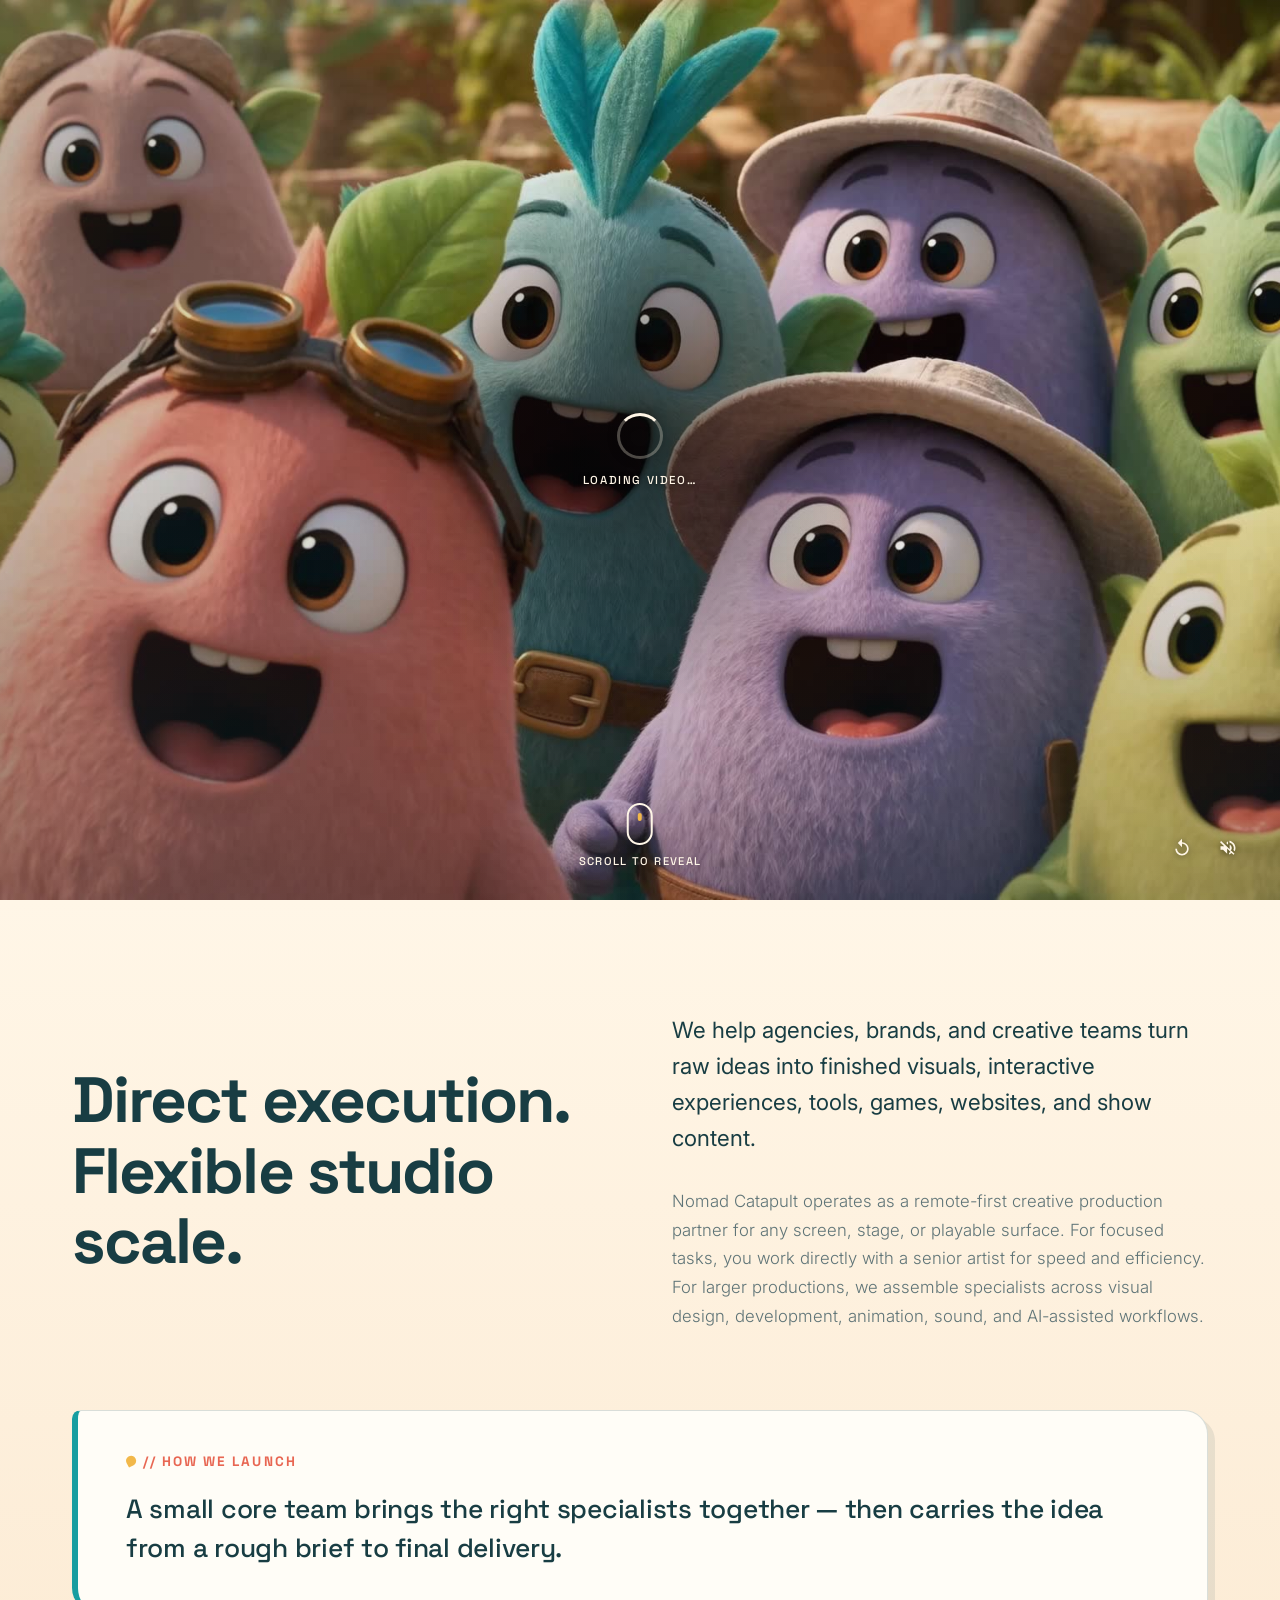
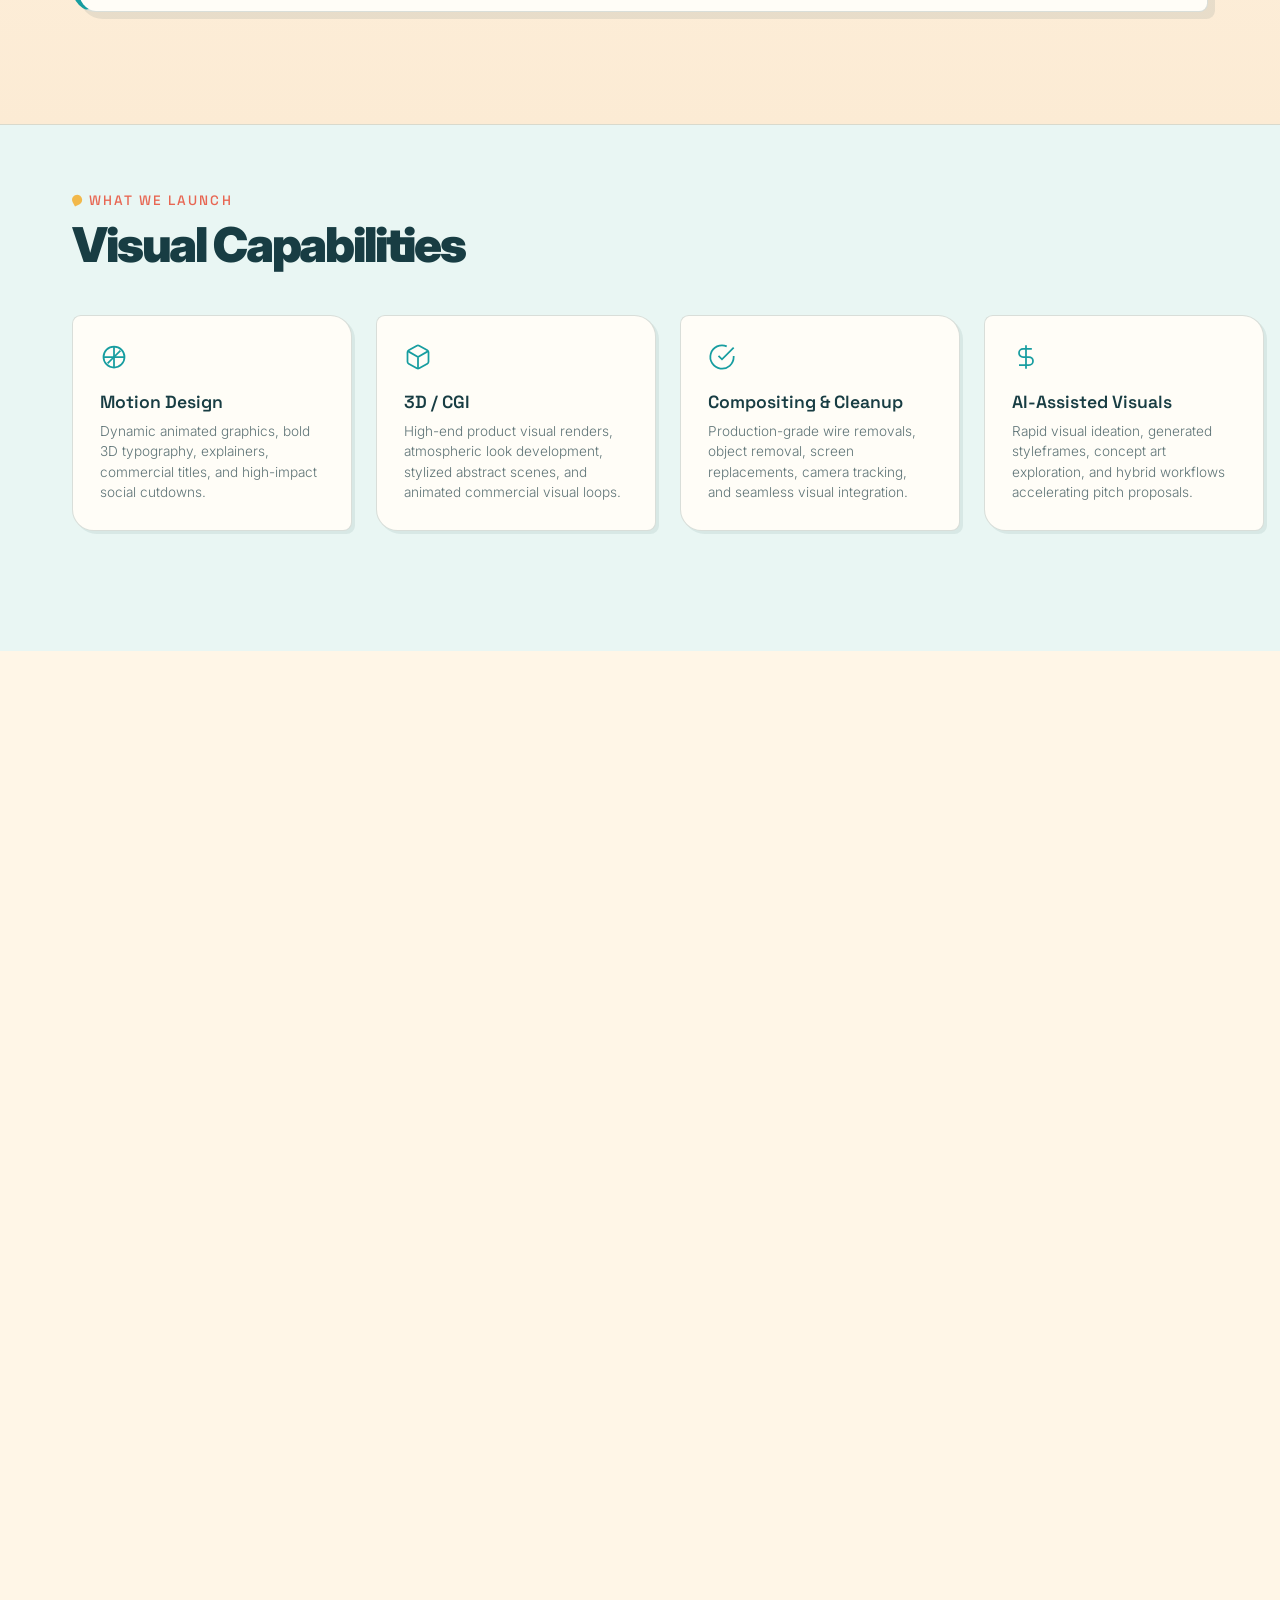
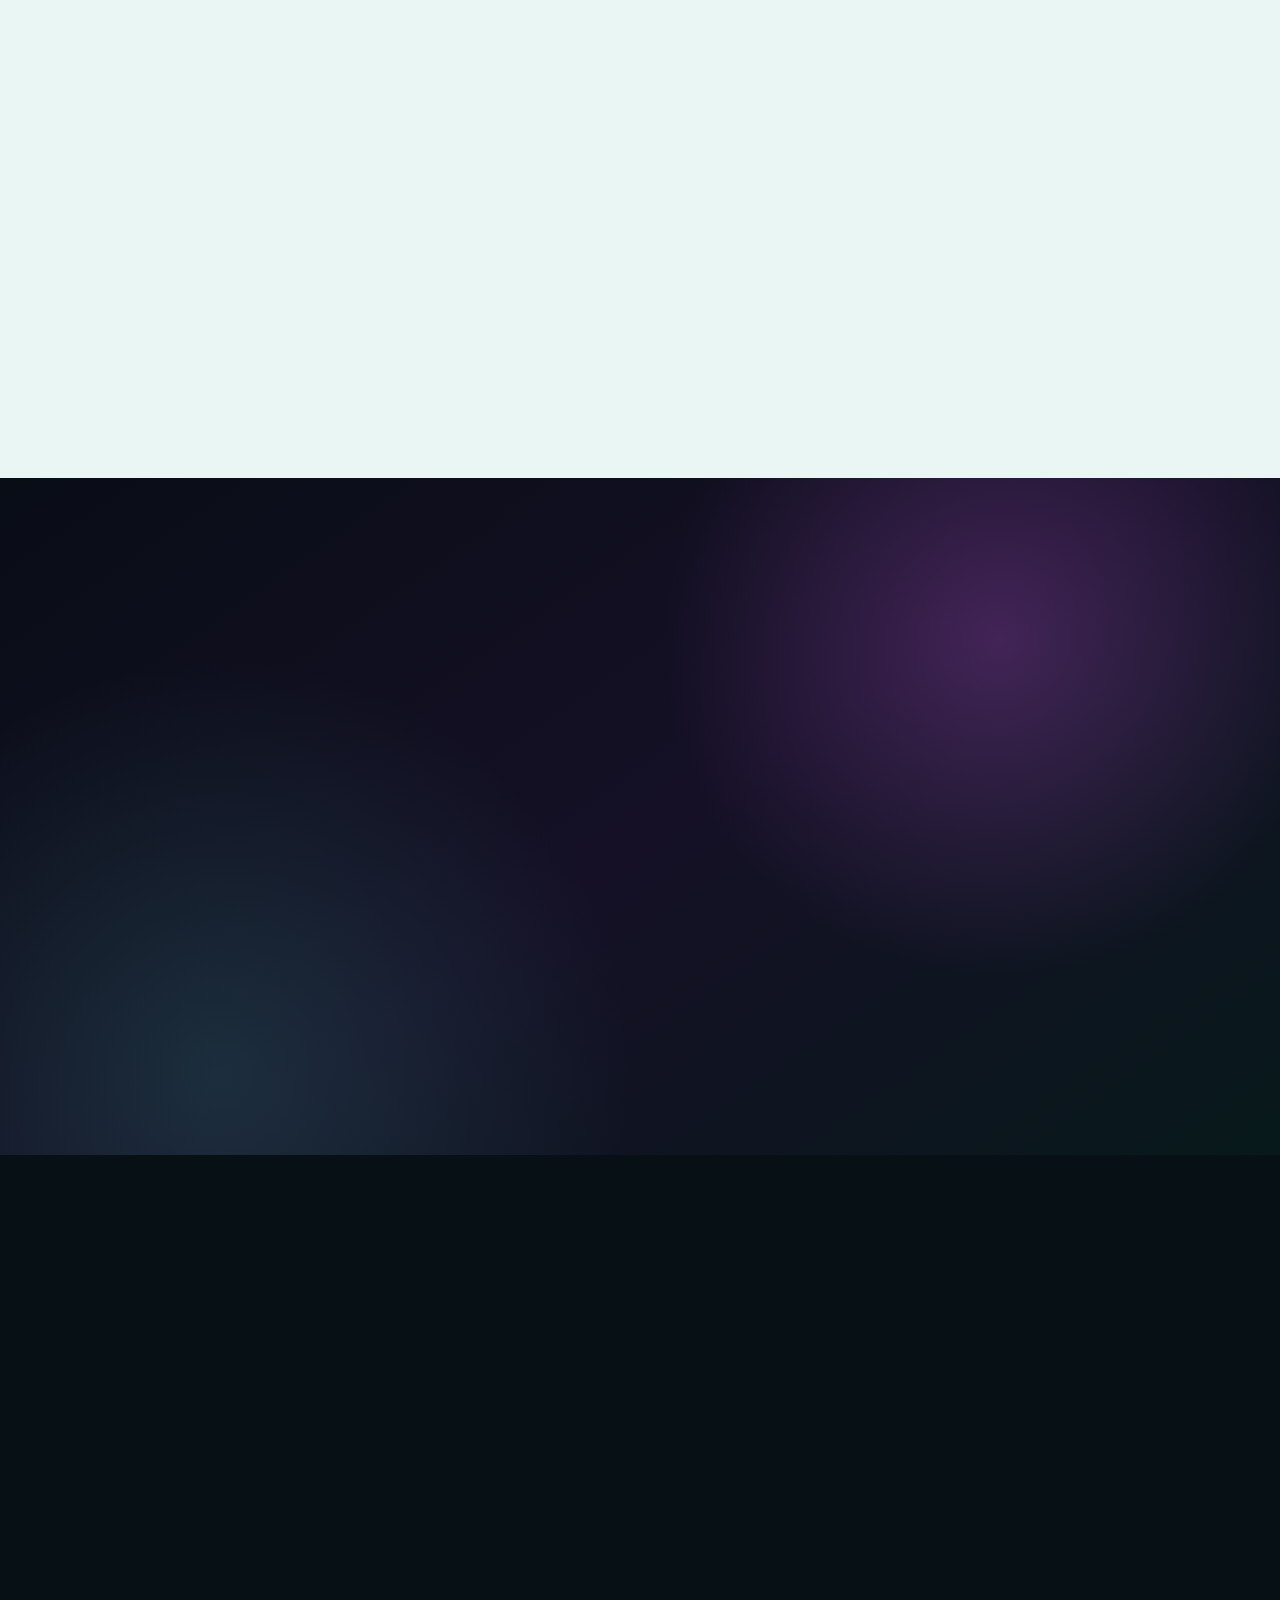
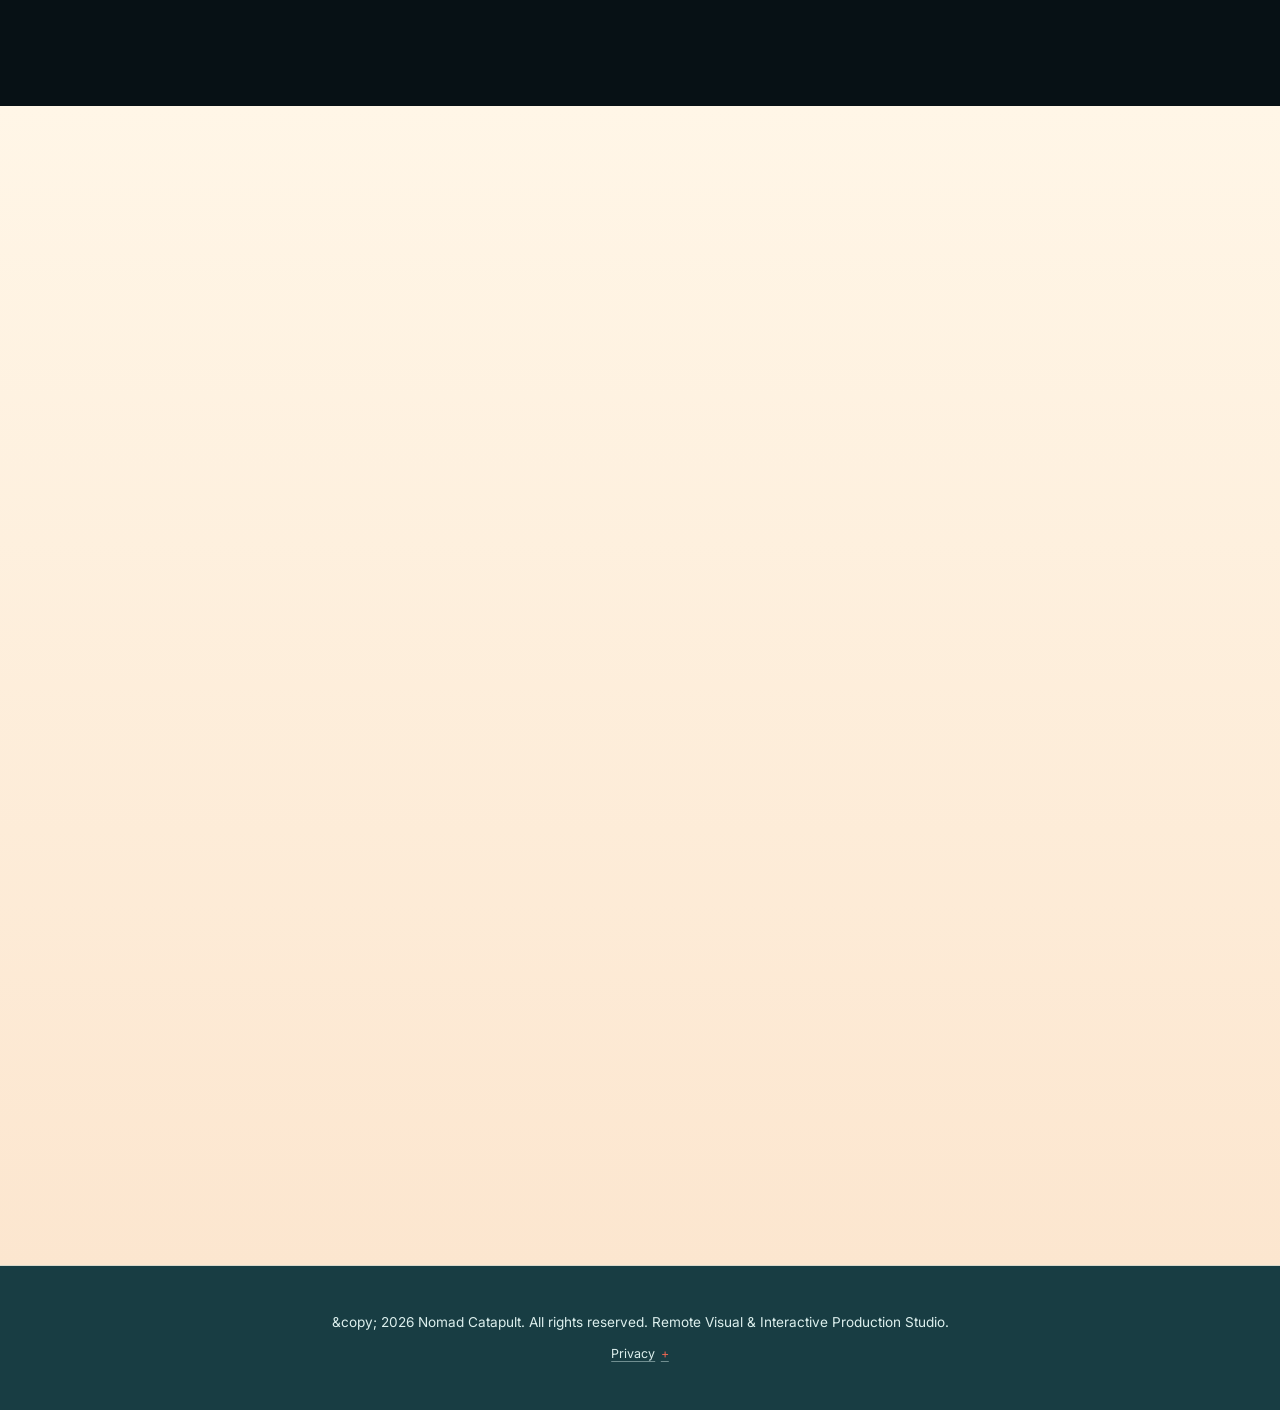
==== commit 41b73bb0: "Localize the overscroll cat easter egg The cat's protest line was hardcoded Russian and showed up un" ====
--- a/index.html
+++ b/index.html
@@ -5,7 +5,7 @@
   <meta name="viewport" content="width=device-width, initial-scale=1.0">
   <title>Nomad Catapult — Visual & Interactive Production Studio</title>
   <meta name="description" content="Remote-first visual and interactive production studio creating motion design, CGI, compositing, AI-assisted media, websites, apps, games, live show visuals, and campaign content.">
-  <link rel="canonical" href="https://nomadcatapult.github.io/">
+  <link rel="canonical" href="https://nomadcatapult.com/">
   <meta name="theme-color" content="#fff6e7">
 
   <!-- Browser and home-screen icons -->
@@ -18,15 +18,15 @@
   <meta property="og:title" content="Nomad Catapult — Visual & Interactive Production Studio">
   <meta property="og:description" content="Remote-first visual and interactive production studio creating motion design, CGI, compositing, AI-assisted media, websites, apps, games, live show visuals, and campaign content.">
   <meta property="og:type" content="website">
-  <meta property="og:url" content="https://nomadcatapult.github.io/">
-  <meta property="og:image" content="https://nomadcatapult.github.io/assets/images/og_nomad_catapult_v2.png">
+  <meta property="og:url" content="https://nomadcatapult.com/">
+  <meta property="og:image" content="https://nomadcatapult.com/assets/images/og_nomad_catapult_v2.png">
   <meta property="og:image:width" content="1672">
   <meta property="og:image:height" content="941">
   <meta property="og:image:alt" content="Nomad Catapult visual and interactive production studio">
   <meta name="twitter:card" content="summary_large_image">
   <meta name="twitter:title" content="Nomad Catapult — Visual & Interactive Production Studio">
   <meta name="twitter:description" content="Motion design, CGI, compositing, AI-assisted media, websites, apps, games, live show visuals, and campaign content.">
-  <meta name="twitter:image" content="https://nomadcatapult.github.io/assets/images/og_nomad_catapult_v2.png">
+  <meta name="twitter:image" content="https://nomadcatapult.com/assets/images/og_nomad_catapult_v2.png">
   <meta name="twitter:image:alt" content="Nomad Catapult visual and interactive production studio">
 
   <script>
@@ -50,7 +50,7 @@
 <body>
   <!-- Easter Egg Cat -->
   <div id="easter-egg-cat" class="easter-egg-cat">
-    <div class="cat-placeholder">🐱 Ууу, не тяни!</div>
+    <div class="cat-placeholder"><span aria-hidden="true">🐱</span> <span data-i18n="easter_cat">Hey, quit pulling!</span></div>
   </div>
 
   <!-- Floating Navigation -->
@@ -740,7 +740,7 @@
 
           <!-- Contact Form -->
           <div class="contact-form-column">
-            <form class="contact-form" id="portfolio-contact-form">
+            <form class="contact-form" id="portfolio-contact-form" action="https://formsubmit.co/c7bfd6655cc26db8ed8bc28c2691f24d" method="POST">
               <div class="form-group">
                 <label for="form-name" data-i18n="form_name">Name</label>
                 <input type="text" id="form-name" name="name" placeholder="Your name" required>
@@ -852,7 +852,7 @@
   </dialog>
 
   <!-- Main Logic -->
-  <script src="script.js?v=20260803b"></script>
+  <script src="script.js?v=20260804a"></script>
 
   <!-- Cloudflare Web Analytics -->
   <script type="module" src="https://static.cloudflareinsights.com/beacon.min.js" data-cf-beacon='{"token":"b8030b1a9612492ca29167aecab881ac"}'></script>
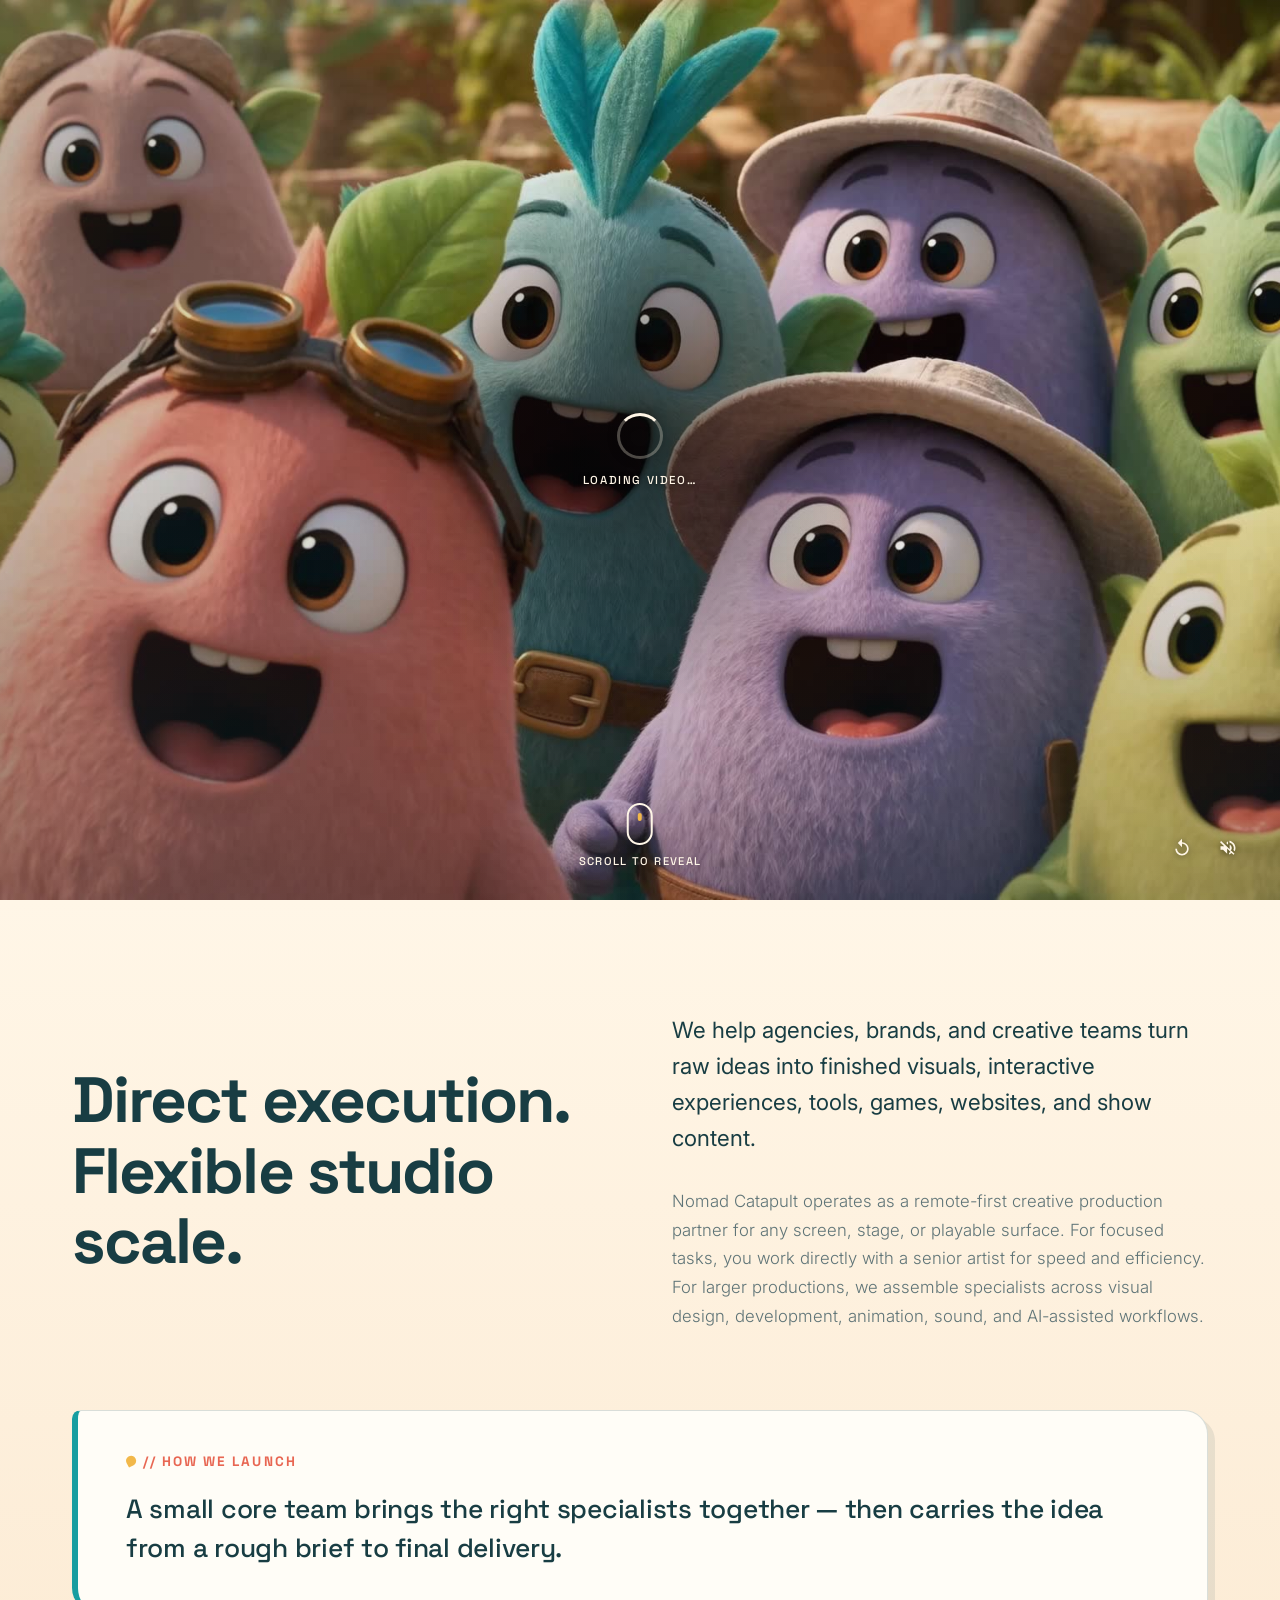
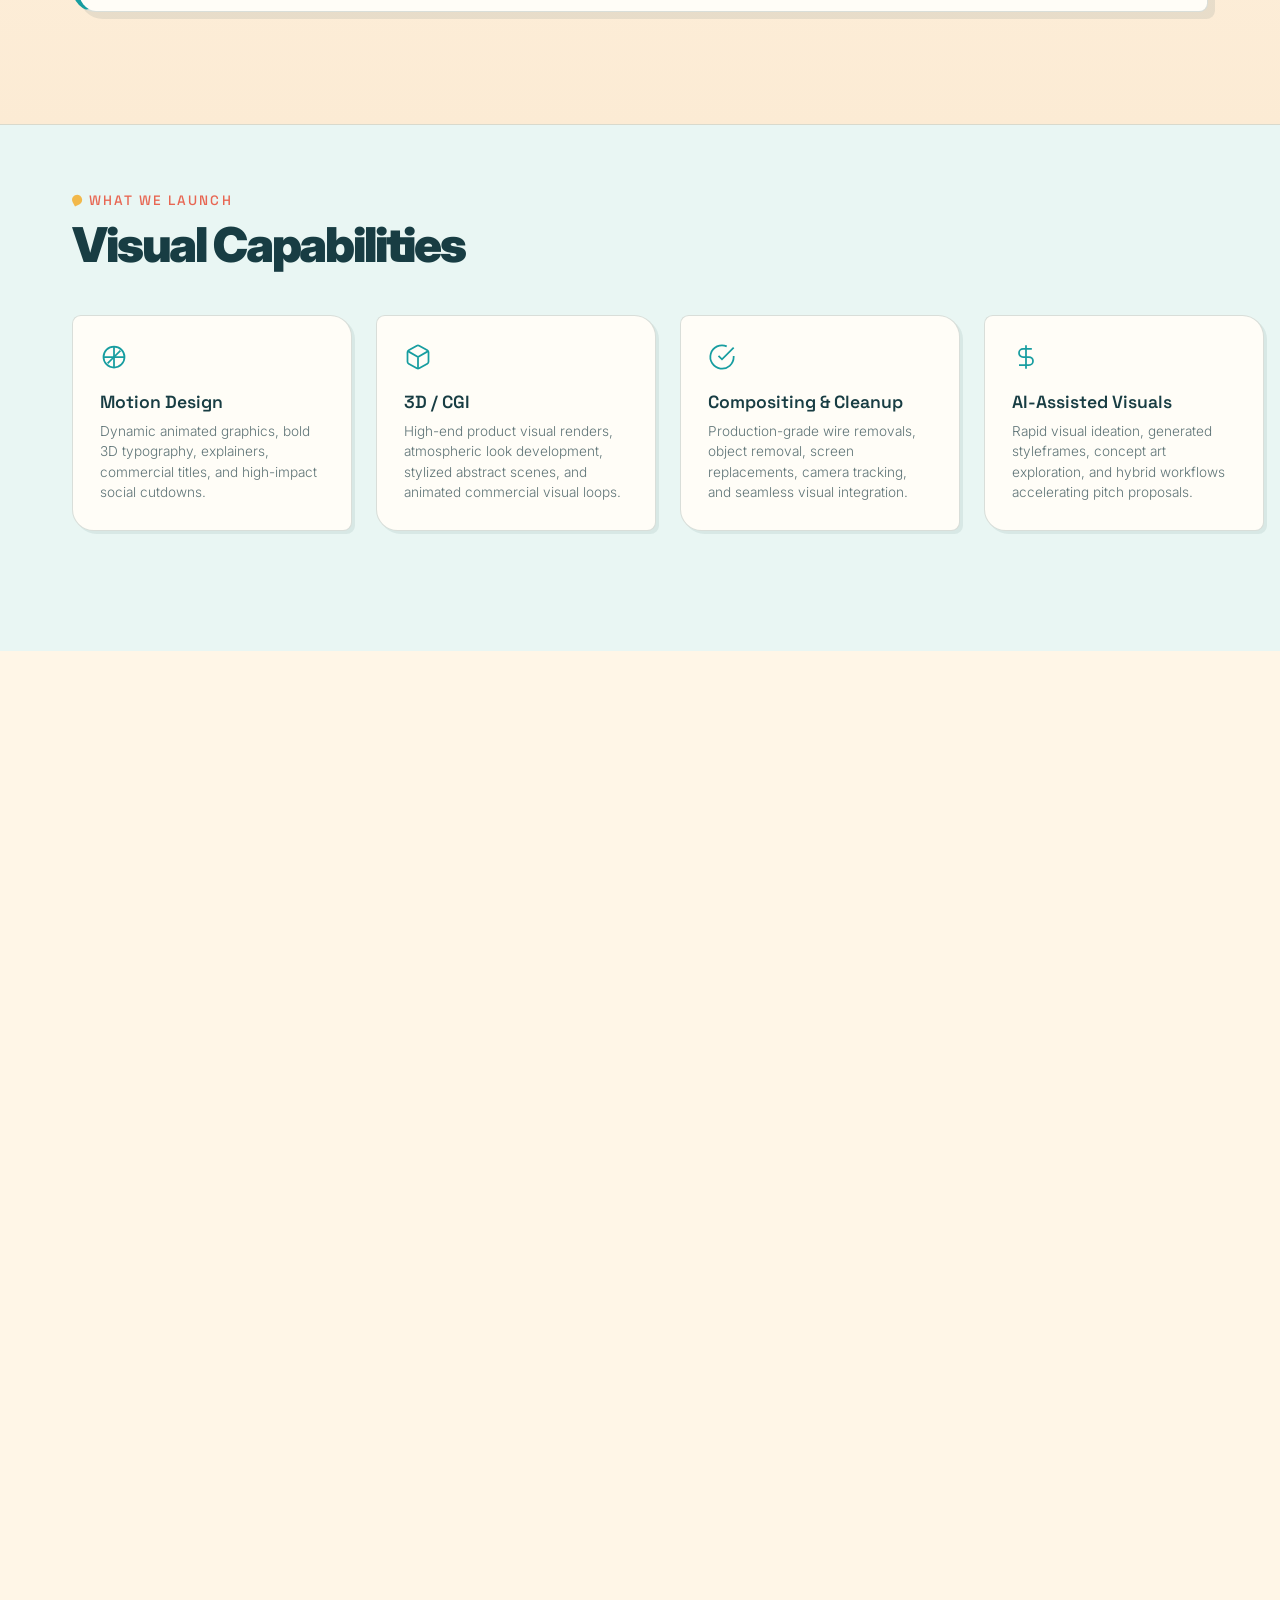
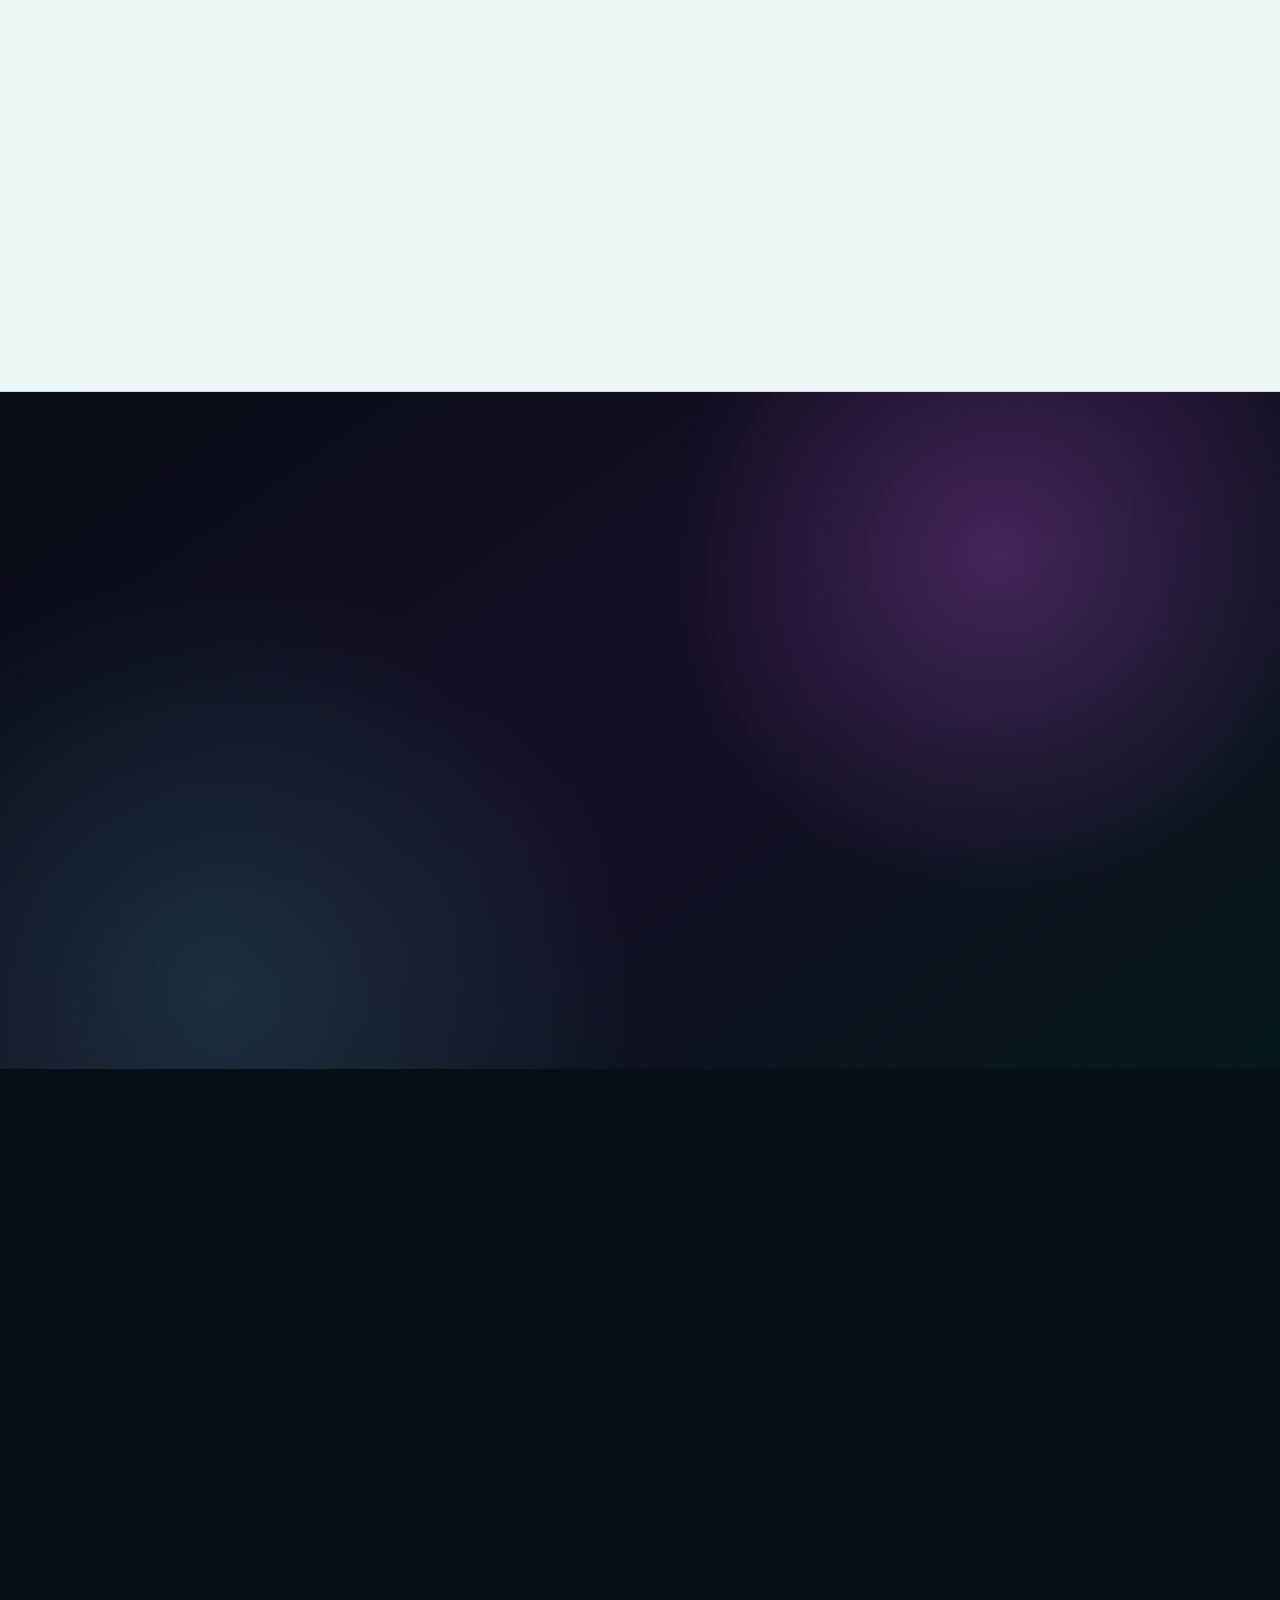
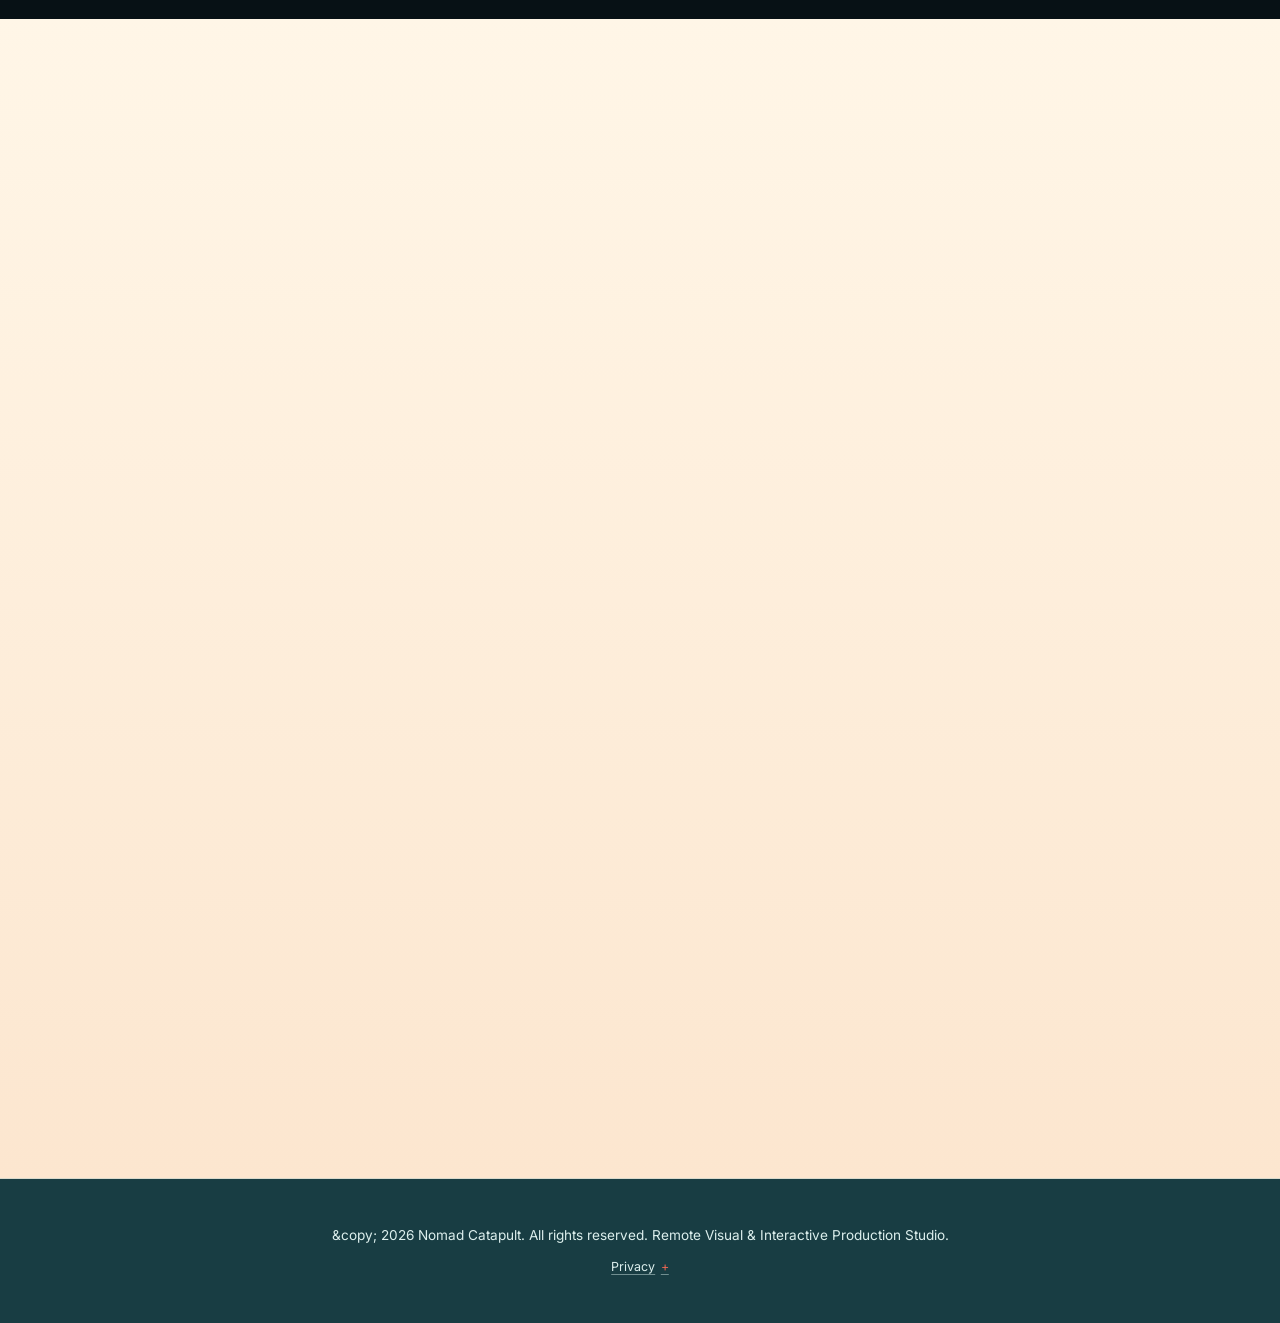
==== commit 7765b604: "Improve collab section layout, glass text panel, and featured work lead" ====
--- a/index.html
+++ b/index.html
@@ -271,16 +271,17 @@
             <button class="btn-filter" data-filter="motion" data-i18n="filter_motion">Motion</button>
             <button class="btn-filter" data-filter="cleanup" data-i18n="filter_cleanup">Cleanup</button>
             <button class="btn-filter" data-filter="ai" data-i18n="filter_ai">AI Concept</button>
-            <button class="btn-filter" data-filter="interactive" data-i18n="filter_interactive">Interactive</button>
+            <!-- Interactive is hidden until there is a matching project. -->
             <button class="btn-filter" data-filter="animation" data-i18n="filter_animation">Animation</button>
           </div>
         </div>
 
         <!-- Filtering promotes one matching card into this full-width feature.
              New cards only need a data-category; source order defines the
-             fallback lead. data-feature-priority is reserved for a permanent
-             lead such as LADA. The side scenes and CTA cells stay at the
-             outside edges of the active content automatically. -->
+             fallback lead. Cards marked data-feature-lead="never" (like LADA)
+             step back to the second position in the active filter. The side
+             scenes and CTA cells stay at the outside edges of the active
+             content automatically. -->
         <div class="work-grid" id="work-grid">
           <!-- LADA 2026 Dealer Conference -->
           <div class="featured-work-stage">
@@ -288,7 +289,7 @@
               <img class="featured-work-illustration" src="assets/images/featured-slot-rope.jpg" alt="" loading="lazy" decoding="async">
             </div>
 
-            <div class="work-item work-item--featured" data-category="motion ai cgi" data-feature-priority="100" id="work-lada">
+            <div class="work-item" data-category="motion ai cgi" data-feature-lead="never" id="work-lada">
             <div class="work-img-container">
               <img src="assets/images/work_lada.jpg" alt="LADA Azimut neon wireframe key visual from the 2026 dealer conference film" loading="lazy">
               <div class="work-badge badge-client" data-i18n="badge_client">Client Work</div>
@@ -667,7 +668,7 @@
             <div class="contact-methods">
               <div class="method-item">
                 <span class="method-label" data-i18n="direct_email">Direct Email:</span>
-                <a href="mailto:nomad.catapult.team@gmail.com" class="method-link">nomad.catapult.team@gmail.com</a>
+                <a href="mailto:hello@nomadcatapult.com" class="method-link">hello@nomadcatapult.com</a>
               </div>
               <!-- Personal Telegram — hidden until there is a studio channel.
                    Drop the `hidden` attribute to bring the row back. -->
@@ -740,7 +741,7 @@
 
           <!-- Contact Form -->
           <div class="contact-form-column">
-            <form class="contact-form" id="portfolio-contact-form" action="https://formsubmit.co/c7bfd6655cc26db8ed8bc28c2691f24d" method="POST">
+            <form class="contact-form" id="portfolio-contact-form" action="https://formsubmit.co/form@nomadcatapult.com" method="POST">
               <div class="form-group">
                 <label for="form-name" data-i18n="form_name">Name</label>
                 <input type="text" id="form-name" name="name" placeholder="Your name" required>
@@ -852,7 +853,7 @@
   </dialog>
 
   <!-- Main Logic -->
-  <script src="script.js?v=20260804a"></script>
+  <script src="script.js?v=20260806a"></script>
 
   <!-- Cloudflare Web Analytics -->
   <script type="module" src="https://static.cloudflareinsights.com/beacon.min.js" data-cf-beacon='{"token":"b8030b1a9612492ca29167aecab881ac"}'></script>
--- a/style.css
+++ b/style.css
@@ -1183,15 +1183,24 @@
   --collab-cutout-color: #e9f6f3;
   position: relative;
   isolation: isolate;
-  min-height: 54rem;
+  display: flex;
+  flex-direction: column;
+  /* Keep the text card + buttons at the section bottom without eating the
+     backdrop art: the section is laptop-viewport height, the card rides the
+     bottom edge, and the art stays the hero in the middle. */
+  min-height: 50rem;
   overflow: hidden;
-  padding: clamp(2.25rem, 3.5vw, 3.5rem) 0 clamp(2.5rem, 4vw, 3.75rem);
+  padding: clamp(2.25rem, 3.5vw, 3.5rem) 0 clamp(2rem, 3vw, 2.75rem);
   background: #183d43;
 }
 
 .collab-section .container {
   position: relative;
   z-index: 2;
+  display: flex;
+  flex: 1;
+  flex-direction: column;
+  min-height: 0;
 }
 
 .collab-backdrops,
@@ -1339,7 +1348,9 @@
 }
 
 html:lang(ru) .collab-section .section-title {
-  font-size: clamp(3.75rem, 7.25vw, 8.75rem);
+  /* "ГИБКИЙ МАСШТАБ КОМАНДЫ" must stay on one line inside the viewport:
+     at 7.25vw it overflowed the box on 13" laptops (scrollWidth > width). */
+  font-size: clamp(3.4rem, 6.55vw, 8rem);
 }
 
 html:lang(zh) .collab-section .section-title,
@@ -1351,15 +1362,17 @@
 .collab-explorer {
   position: relative;
   display: flex;
-  min-height: clamp(38rem, 52vw, 44rem);
+  flex: 1;
   flex-direction: column;
+  min-height: 0;
 }
 
 .collab-tabs-shell {
   position: relative;
   z-index: 3;
+  order: 1;
   width: min(58rem, 100%);
-  margin: clamp(1.35rem, 2.5vw, 2.25rem) auto 0;
+  margin: auto auto clamp(0.5rem, 0.9vw, 0.75rem);
   overflow: hidden;
   background: rgba(255, 248, 233, 0.18);
   border: 1px solid rgba(255, 248, 233, 0.36);
@@ -1473,10 +1486,10 @@
   --collab-text-glass-wash: rgba(255, 253, 247, 0.2);
   position: relative;
   isolation: isolate;
+  order: 2;
   display: grid;
   width: 100%;
-  margin-top: auto;
-  transform: translateY(clamp(1rem, 2.2vw, 2rem));
+  margin-bottom: clamp(0.5rem, 0.9vw, 0.75rem);
 }
 
 .collab-stage::before,
@@ -1489,11 +1502,11 @@
 
 .collab-stage::before {
   z-index: 0;
-  background: rgba(255, 253, 247, 0.94);
+  background: rgba(255, 253, 247, 0.58);
   border: 1px solid rgba(255, 248, 233, 0.7);
   box-shadow: 0 22px 54px rgba(7, 31, 34, 0.24), 6px 7px 0 rgba(24, 61, 67, 0.13);
-  backdrop-filter: blur(18px) saturate(1.12);
-  -webkit-backdrop-filter: blur(18px) saturate(1.12);
+  backdrop-filter: blur(16px) saturate(1.1);
+  -webkit-backdrop-filter: blur(16px) saturate(1.1);
 }
 
 .collab-stage::after {
@@ -1562,12 +1575,12 @@
 
 .collab-panel-body {
   display: grid;
-  grid-template-columns: minmax(0, 1.15fr) minmax(18rem, 0.85fr);
-  gap: clamp(1.75rem, 4vw, 4rem);
+  grid-template-columns: minmax(0, 1.2fr) minmax(15rem, 0.8fr);
+  gap: clamp(1.5rem, 3vw, 3rem);
   align-items: start;
   width: calc(100% - 4rem);
   margin: 0 2rem;
-  padding: clamp(1.5rem, 3vw, 2.25rem);
+  padding: clamp(1.1rem, 2vw, 1.5rem);
   background: transparent;
 }
 
@@ -1578,10 +1591,10 @@
 
 .collab-panel-index {
   display: block;
-  margin-bottom: 0.55rem;
+  margin-bottom: 0.4rem;
   color: var(--accent-color);
   font-family: var(--font-title);
-  font-size: 0.72rem;
+  font-size: 0.68rem;
   font-weight: 700;
   letter-spacing: 0.12em;
 }
@@ -1589,17 +1602,17 @@
 .collab-type {
   font-family: var(--font-title);
   font-weight: 700;
-  font-size: clamp(1.35rem, 2.5vw, 2rem);
+  font-size: clamp(1.2rem, 2.1vw, 1.6rem);
   color: var(--text-main);
-  margin-bottom: 0.65rem;
+  margin-bottom: 0.45rem;
   position: relative;
 }
 
 .collab-desc {
   max-width: none;
   margin: 0;
-  font-size: 0.96rem;
-  line-height: 1.65;
+  font-size: 0.9rem;
+  line-height: 1.55;
   color: var(--text-muted);
   font-weight: 400;
 }
@@ -1613,9 +1626,9 @@
 
 .collab-facts > div {
   display: grid;
-  grid-template-columns: 5rem minmax(0, 1fr);
-  gap: 1rem;
-  padding: 0.72rem 0;
+  grid-template-columns: 4.75rem minmax(0, 1fr);
+  gap: 0.85rem;
+  padding: 0.5rem 0;
   text-align: left;
   border-right: 0;
   border-bottom: 1px solid var(--border-color);
@@ -1642,9 +1655,9 @@
 .collab-facts dd {
   max-width: 16rem;
   color: var(--text-main);
-  font-size: 0.87rem;
+  font-size: 0.82rem;
   font-weight: 500;
-  line-height: 1.45;
+  line-height: 1.4;
 }
 
 .collab-accessible-text {
@@ -1756,14 +1769,14 @@
 }
 
 html[data-theme='dark'] .collab-stage::before {
-  background: rgba(27, 68, 72, 0.94);
+  background: rgba(27, 68, 72, 0.62);
   border-color: rgba(255, 248, 233, 0.18);
   box-shadow: 0 22px 54px rgba(0, 0, 0, 0.28), 6px 7px 0 rgba(0, 0, 0, 0.14);
 }
 
 @media (max-width: 900px) {
   .collab-section {
-    min-height: 52rem;
+    min-height: 46rem;
     padding-top: 3rem;
     padding-bottom: 2.75rem;
   }
@@ -1775,19 +1788,19 @@
   }
 
   html:lang(ru) .collab-section .section-title {
-    font-size: clamp(3rem, 7vw, 4.25rem);
+    font-size: clamp(2.9rem, 6.45vw, 4.1rem);
   }
 
   .collab-explorer {
-    min-height: 39rem;
+    min-height: 32rem;
   }
 
   .collab-tabs-shell {
-    margin-top: 1.5rem;
+    margin-bottom: 0.55rem;
   }
 
   .collab-stage {
-    transform: translateY(0.75rem);
+    transform: none;
   }
 
   .collab-panel-body {
@@ -1812,11 +1825,11 @@
 
 @media (max-width: 768px) {
   .collab-section {
-    min-height: 57rem;
+    min-height: 52rem;
   }
 
   .collab-explorer {
-    min-height: 43rem;
+    min-height: 34rem;
   }
 
   .collab-section .section-title {
@@ -1908,7 +1921,7 @@
 
 @media (max-width: 480px) {
   .collab-section {
-    min-height: 60rem;
+    min-height: 52rem;
   }
 
   .collab-section .section-title {
@@ -1918,7 +1931,7 @@
   }
 
   .collab-explorer {
-    min-height: 46rem;
+    min-height: 36rem;
   }
 
   .collab-stage {
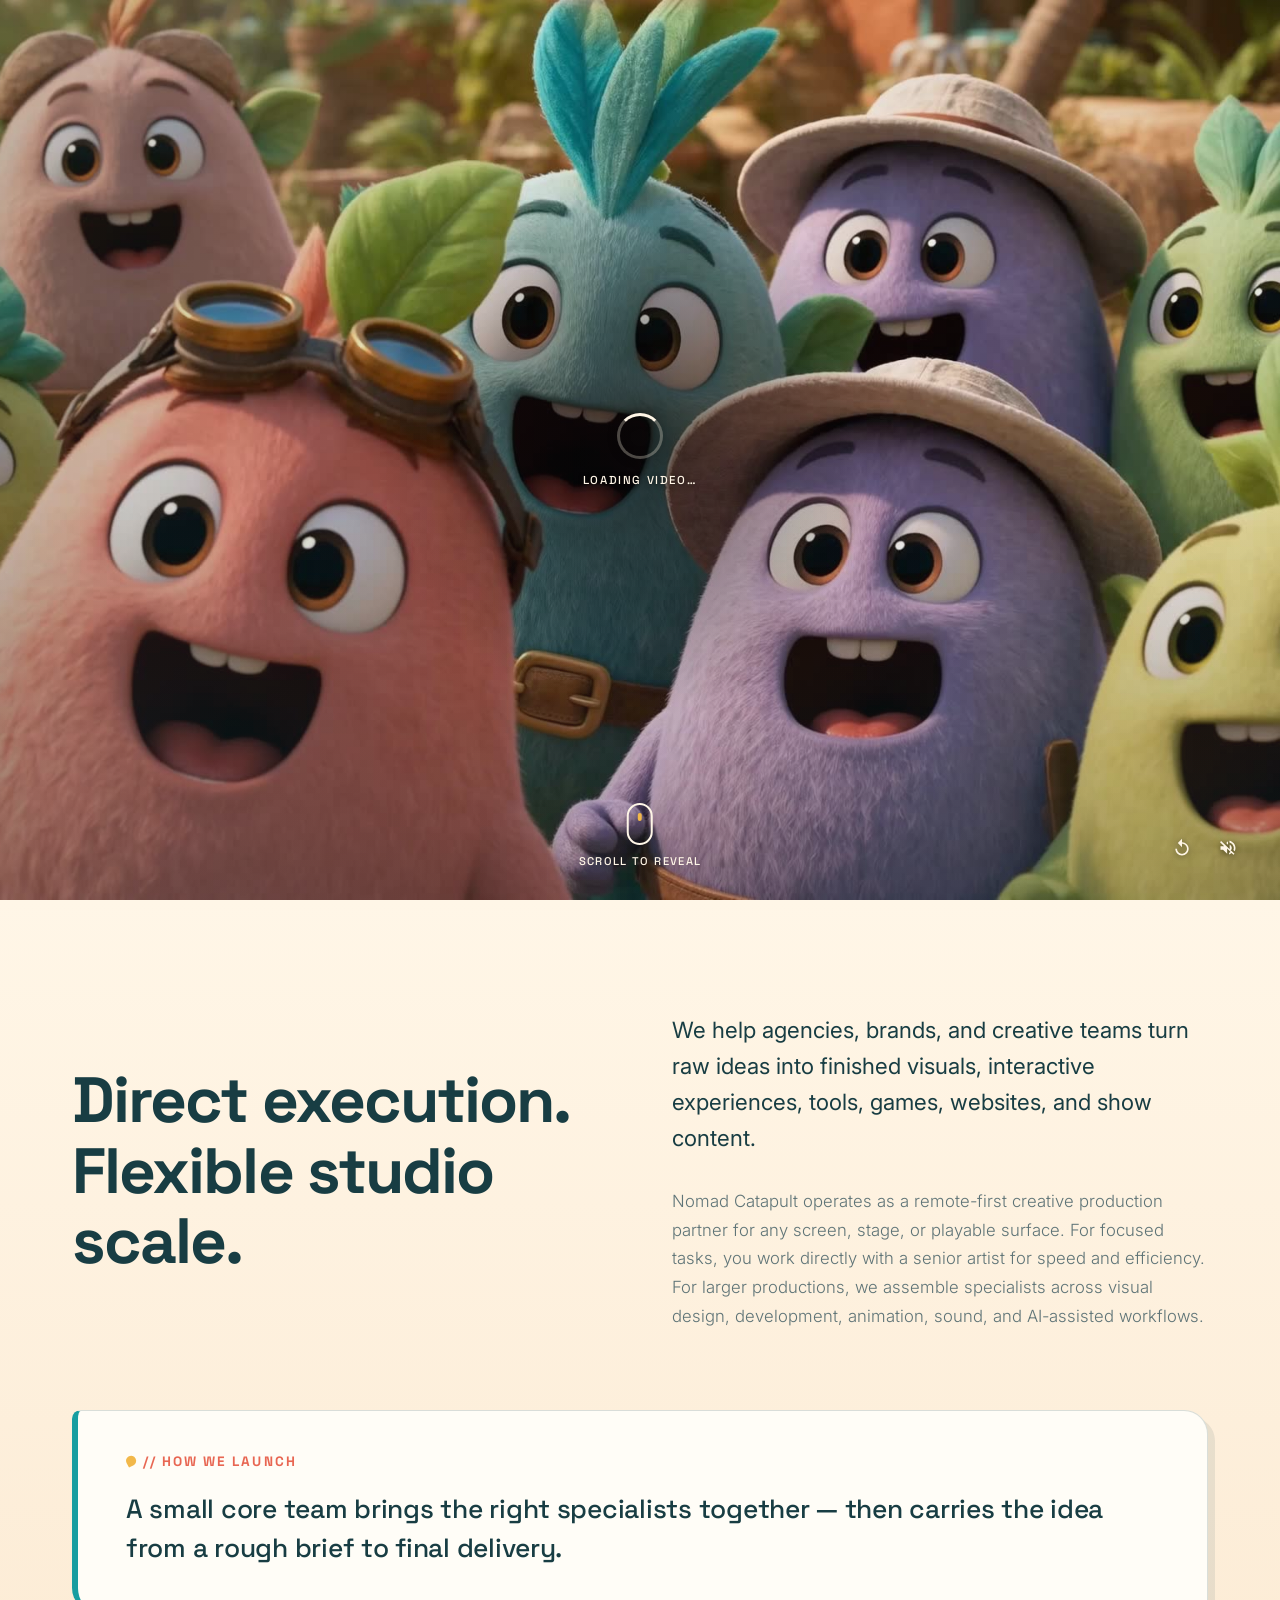
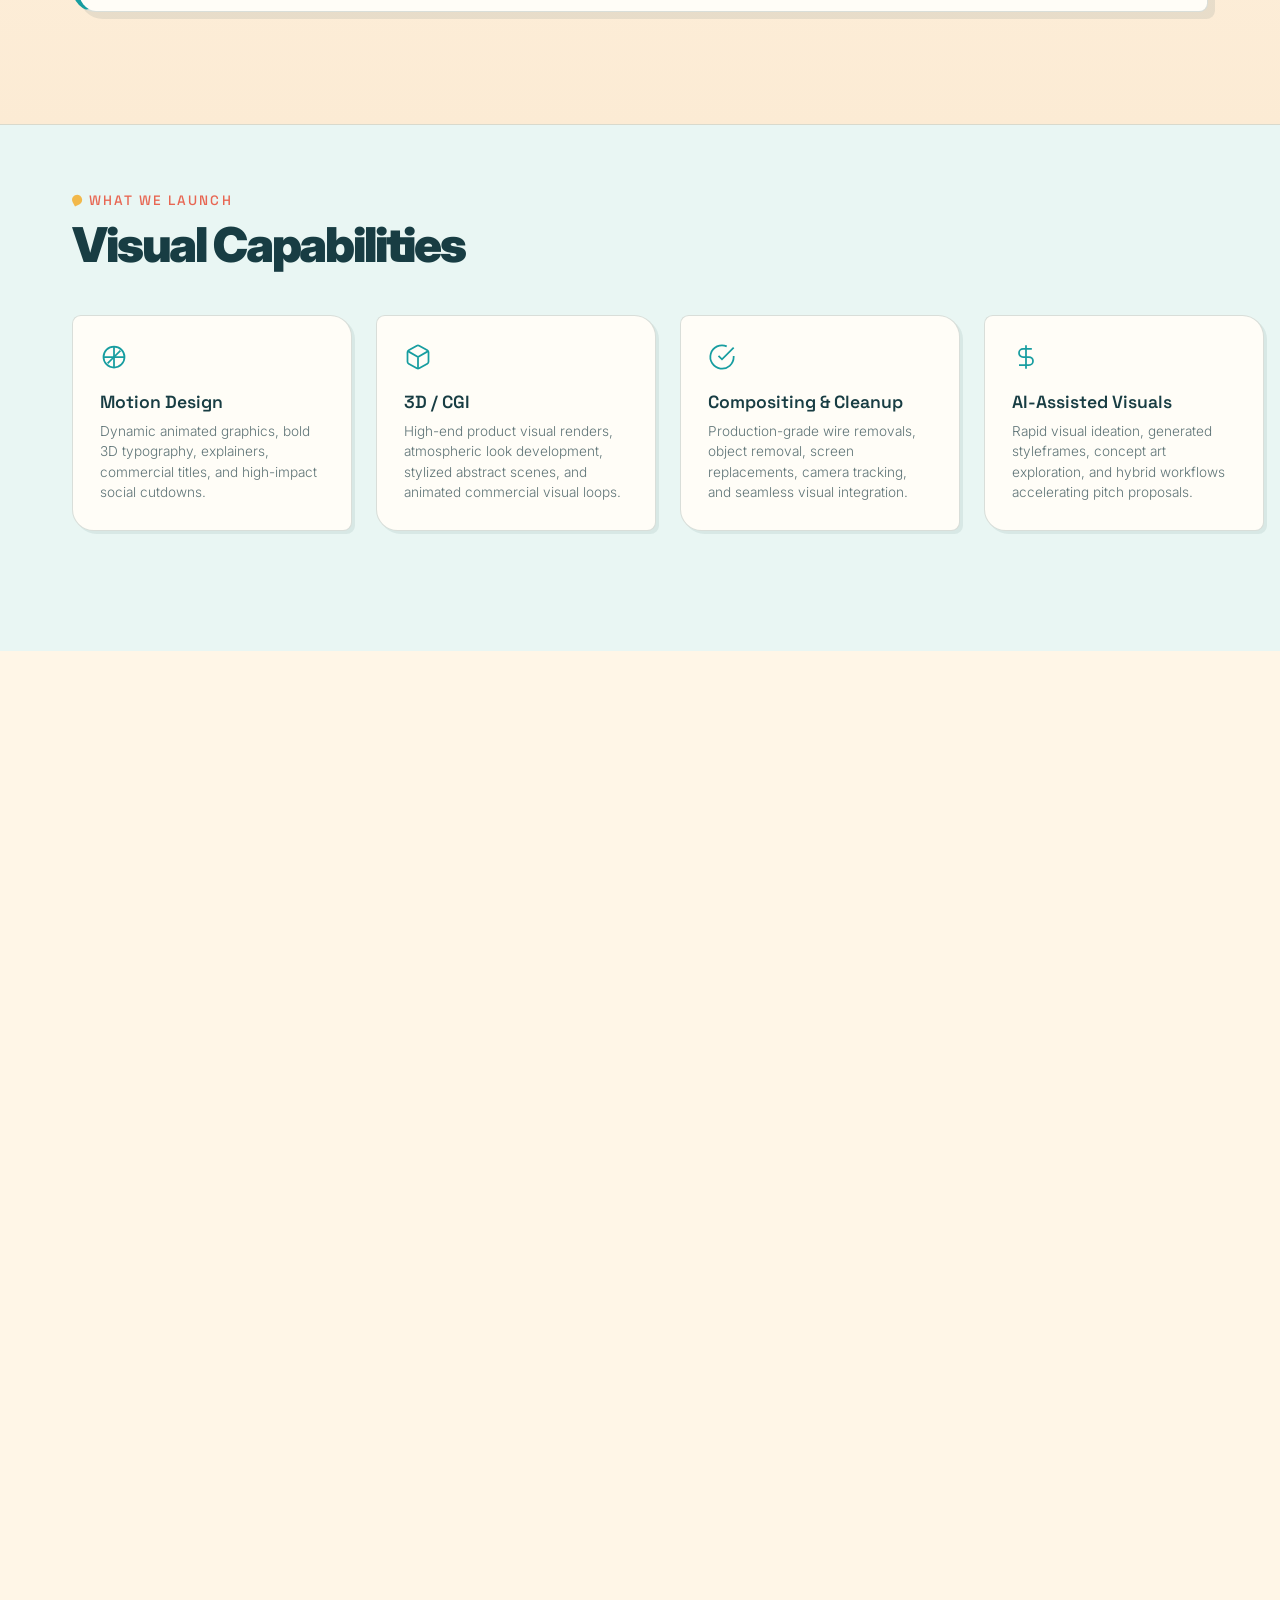
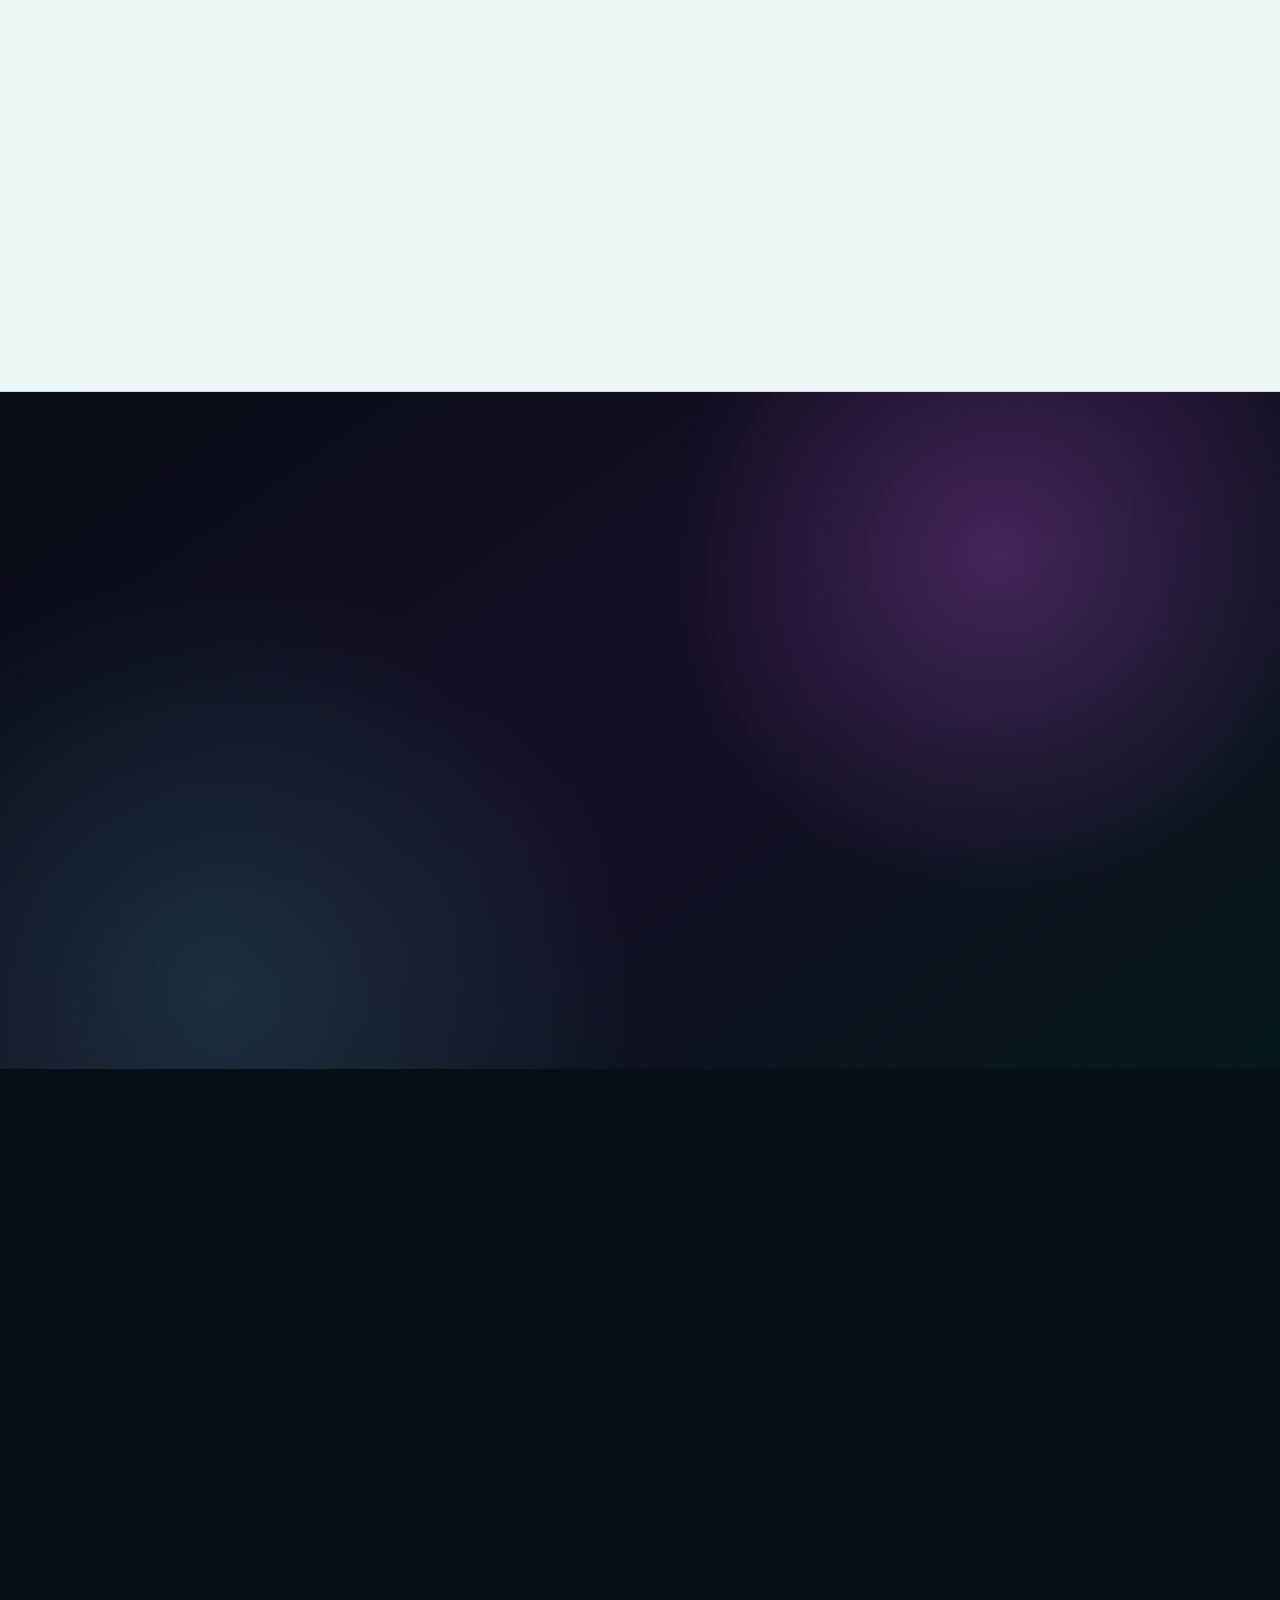
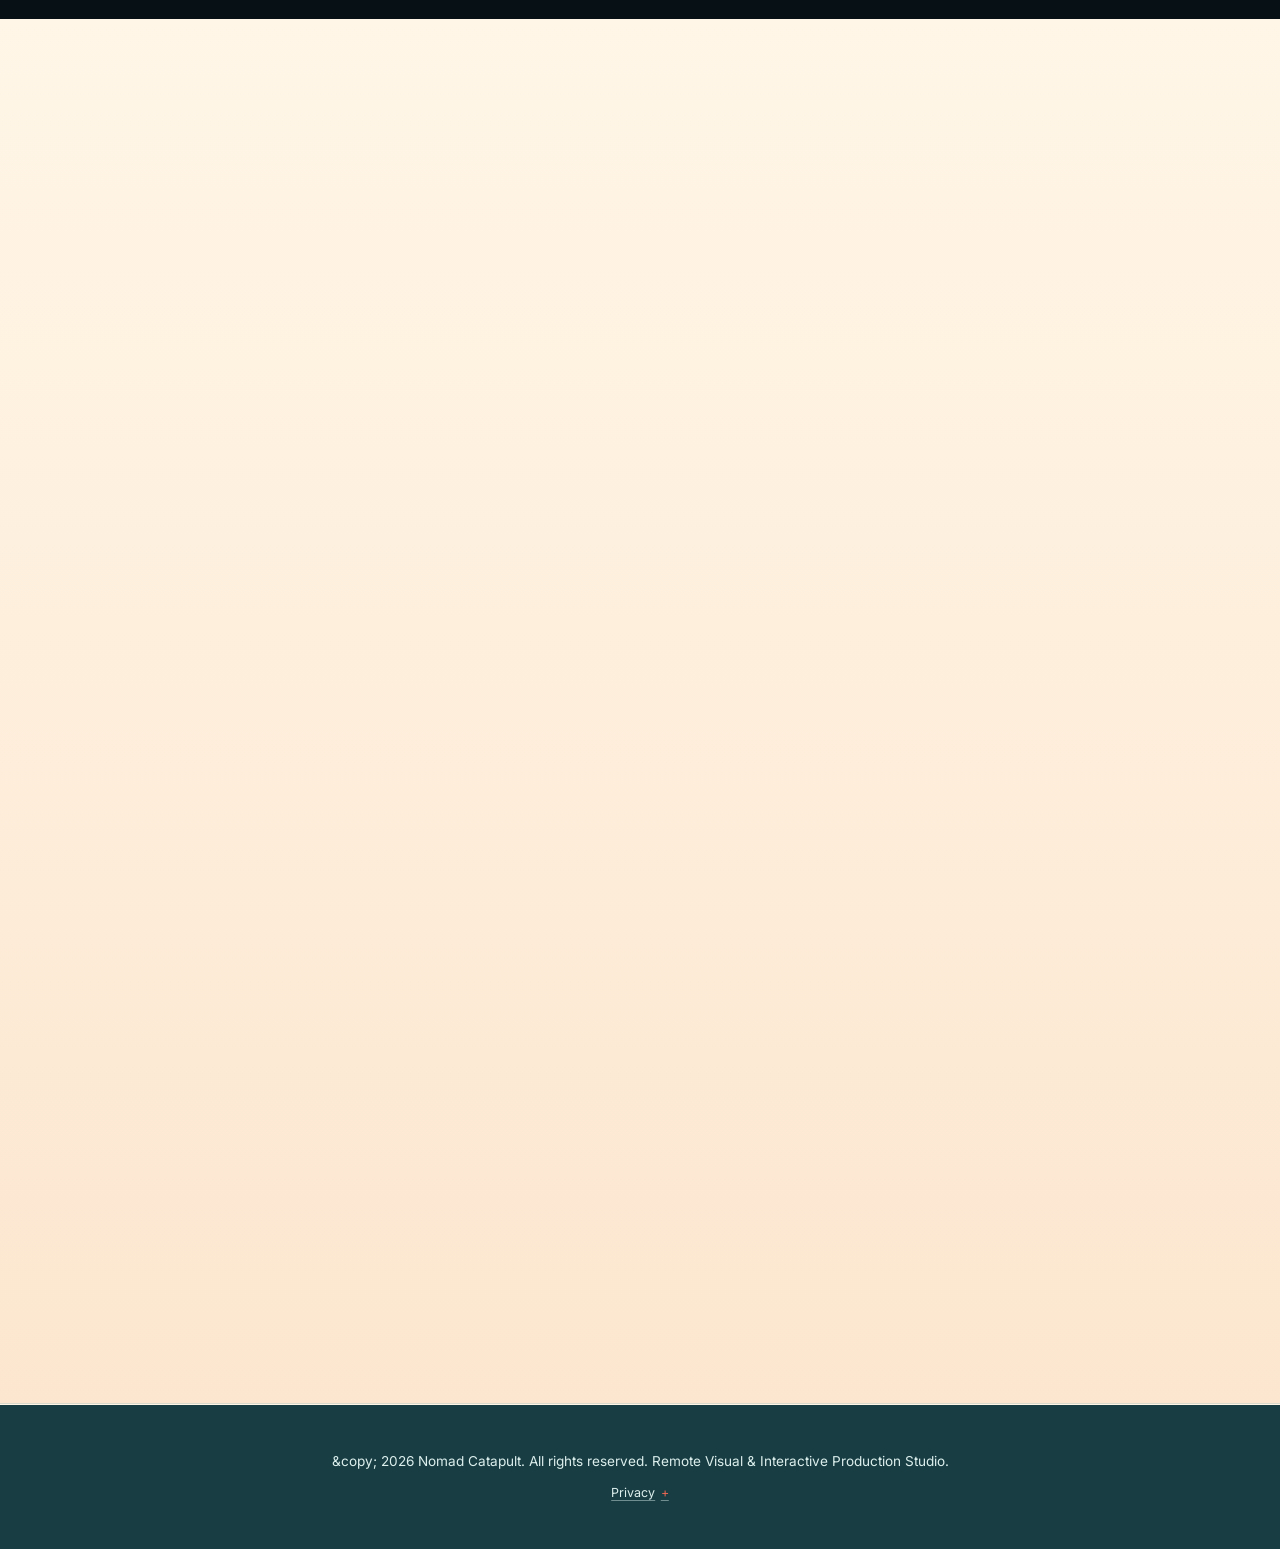
==== commit e0d1d970: "Fix crew rail clipping, align Hanna's copy, restore player controls The crew rail was a flex scrolle" ====
--- a/index.html
+++ b/index.html
@@ -45,7 +45,7 @@
   <link href="https://fonts.googleapis.com/css2?family=Golos+Text:wght@700;800;900&family=Inter:wght@300;400;500;600;800;900&family=Noto+Sans+SC:wght@800;900&family=Space+Grotesk:wght@400;500;700&display=swap" rel="stylesheet">
 
   <!-- Stylesheet -->
-  <link rel="stylesheet" href="style.css?v=20260803b">
+  <link rel="stylesheet" href="style.css?v=20260817d">
 </head>
 <body>
   <!-- Easter Egg Cat -->
@@ -454,11 +454,9 @@
             <video class="vfx-comparison-source" id="vfx-comparison-video" data-video-src="assets/video/vfx_compare.mp4" muted playsinline preload="none" aria-hidden="true"></video>
             <canvas class="vfx-comparison-canvas" id="vfx-comparison-canvas" aria-hidden="true"></canvas>
             <div class="vfx-video-placeholder" id="vfx-video-placeholder" role="status" aria-live="polite">
-              <span class="vfx-video-placeholder-mark" aria-hidden="true">▶</span>
-              <span class="vfx-video-placeholder-label" data-i18n="video_comparison">VFX video comparison</span>
               <span class="vfx-video-placeholder-loading">
                 <span class="video-loader-spinner" aria-hidden="true"></span>
-                <span class="video-loader-text" data-i18n="video_loading">Loading video…</span>
+                <span class="video-loader-text" data-i18n="video_soon">Video will load soon</span>
               </span>
             </div>
 
@@ -689,7 +687,8 @@
           </div>
 
           <!-- People rail. Add more .person-card blocks as the crew grows;
-               the rail turns into a horizontal scroller automatically. -->
+               they wrap onto new rows on desktop and turn into a horizontal
+               scroller on phones automatically. -->
           <div class="people-block">
             <span class="people-label" data-i18n="people_label">Who you'll be working with</span>
             <ul class="people-rail" data-i18n-aria="people_rail_aria" aria-label="Nomad Catapult crew">
@@ -736,6 +735,21 @@
                   </span>
                 </span>
               </li>
+              <li class="person-card">
+                <span class="person-photo">
+                  <img src="assets/images/team-hanna.jpg" alt="Hanna Berdnik" width="180" height="180" decoding="async" data-person-photo>
+                  <span class="person-initials" aria-hidden="true">HB</span>
+                </span>
+                <span class="person-body">
+                  <span class="person-name" data-i18n="person_hanna_name">Hanna Berdnik</span>
+                  <span class="person-role" data-i18n="person_hanna_role">CG Artist / Illustrator</span>
+                  <span class="person-bio" data-i18n="person_hanna_bio">CG artist and illustrator with a sharp sense of form, colour, and detail — imagery so alive it looks ready to step off the screen.</span>
+                  <span class="person-links">
+                    <a href="https://www.behance.net/berdnikhanna" target="_blank" rel="noopener noreferrer">Behance</a>
+                    <a href="https://t.me/hanna_berdnik" target="_blank" rel="noopener noreferrer">Telegram</a>
+                  </span>
+                </span>
+              </li>
             </ul>
           </div>
 
@@ -853,7 +867,7 @@
   </dialog>
 
   <!-- Main Logic -->
-  <script src="script.js?v=20260806a"></script>
+  <script src="script.js?v=20260817d"></script>
 
   <!-- Cloudflare Web Analytics -->
   <script type="module" src="https://static.cloudflareinsights.com/beacon.min.js" data-cf-beacon='{"token":"b8030b1a9612492ca29167aecab881ac"}'></script>
--- a/style.css
+++ b/style.css
@@ -2060,38 +2060,30 @@
   text-transform: uppercase;
 }
 
+/* A wrapping grid rather than a horizontal scroller. As a flex rail the
+   cards overflowed the container as soon as the crew outgrew one row, and
+   with the scrollbar hidden the last card was simply cut off at the right
+   edge — the same clipping the work rail used to have. The grid keeps every
+   card whole however many people are added. */
 .people-rail {
-  display: flex;
+  display: grid;
+  grid-template-columns: repeat(auto-fit, minmax(19rem, 1fr));
   gap: 1rem;
-  margin: 0 -0.35rem;
-  padding: 0.35rem;
-  overflow-x: auto;
+  margin: 0;
+  padding: 0;
   list-style: none;
-  scrollbar-width: none;
-  /* Free horizontal scrolling: scroll-snap proximity made the rail feel
-     "stuck" at the right edge — a small leftward gesture snapped back to the
-     last card instead of moving. Keep the gesture on the rail at the edges
-     instead of chaining to the page, like the work rail. */
-  overscroll-behavior-x: contain;
-  -webkit-overflow-scrolling: touch;
-}
-
-.people-rail::-webkit-scrollbar {
-  display: none;
 }
 
 .person-card {
   display: flex;
-  flex: 0 0 auto;
   gap: 1.15rem;
   align-items: stretch;
-  width: min(23rem, 100%);
+  min-width: 0;
   padding: 1.35rem;
   border: 1px solid var(--border-color);
   border-radius: 1.1rem;
   background: var(--bg-card);
   box-shadow: 0 14px 34px rgba(7, 31, 34, 0.08);
-  scroll-snap-align: start;
   transition: var(--transition-smooth);
 }
 
@@ -2183,6 +2175,37 @@
 .person-links a:hover {
   color: var(--accent-color);
   border-bottom-color: var(--accent-color);
+}
+
+/* On phones the grid collapses to one column, which would turn the crew
+   into a very tall stack, so keep a swipeable rail here. The card width
+   leaves the next one peeking so the gesture is discoverable, and the
+   padding (cancelled by the matching negative margin) gives the card
+   shadow and hover lift room inside the scroll port instead of letting
+   the overflow mask shave them off. */
+@media (max-width: 768px) {
+  .people-rail {
+    display: flex;
+    margin: -0.4rem -0.65rem -1.5rem;
+    padding: 0.4rem 0.65rem 1.5rem;
+    overflow-x: auto;
+    scrollbar-width: none;
+    /* Free horizontal scrolling: scroll-snap proximity made the rail feel
+       "stuck" at the right edge — a small leftward gesture snapped back to
+       the last card instead of moving. Keep the gesture on the rail at the
+       edges instead of chaining to the page, like the work rail. */
+    overscroll-behavior-x: contain;
+    -webkit-overflow-scrolling: touch;
+  }
+
+  .people-rail::-webkit-scrollbar {
+    display: none;
+  }
+
+  .person-card {
+    flex: 0 0 auto;
+    width: min(21rem, 85%);
+  }
 }
 
 .contact-methods {
@@ -4998,9 +5021,9 @@
 }
 
 /* Video states ------------------------------------------------------------
-   A clip is always announced before it starts: the poster remains visible,
-   while a play affordance and a compact loading state make slow connections
-   feel intentional rather than like an empty frame. */
+   A clip is always announced before it starts: the poster stays behind a
+   dimming wash while a compact loading state makes slow connections feel
+   intentional rather than like an empty frame. */
 .vfx-video-placeholder {
   position: absolute;
   inset: 0;
@@ -5012,8 +5035,7 @@
   padding: 1.5rem;
   color: #fff6e7;
   background:
-    linear-gradient(135deg, rgba(7, 8, 10, 0.78), rgba(7, 8, 10, 0.36)),
-    url('assets/images/work_cleanup_after.png') center / cover;
+    linear-gradient(135deg, rgba(7, 8, 10, 0.82), rgba(7, 8, 10, 0.42));
   text-align: center;
   transition: opacity 0.35s ease, visibility 0.35s ease;
   pointer-events: none;
@@ -5024,20 +5046,6 @@
   visibility: hidden;
 }
 
-.vfx-video-placeholder-mark {
-  display: grid;
-  place-items: center;
-  width: 3.25rem;
-  height: 3.25rem;
-  padding-left: 0.12rem;
-  color: var(--text-main);
-  background: rgba(255, 246, 231, 0.94);
-  border: 1px solid rgba(24, 61, 67, 0.22);
-  border-radius: 50%;
-  box-shadow: 0 0.75rem 2rem rgba(7, 8, 10, 0.3);
-}
-
-.vfx-video-placeholder-label,
 .modal-video-gate-type {
   font-family: var(--font-title);
   font-size: 0.7rem;
